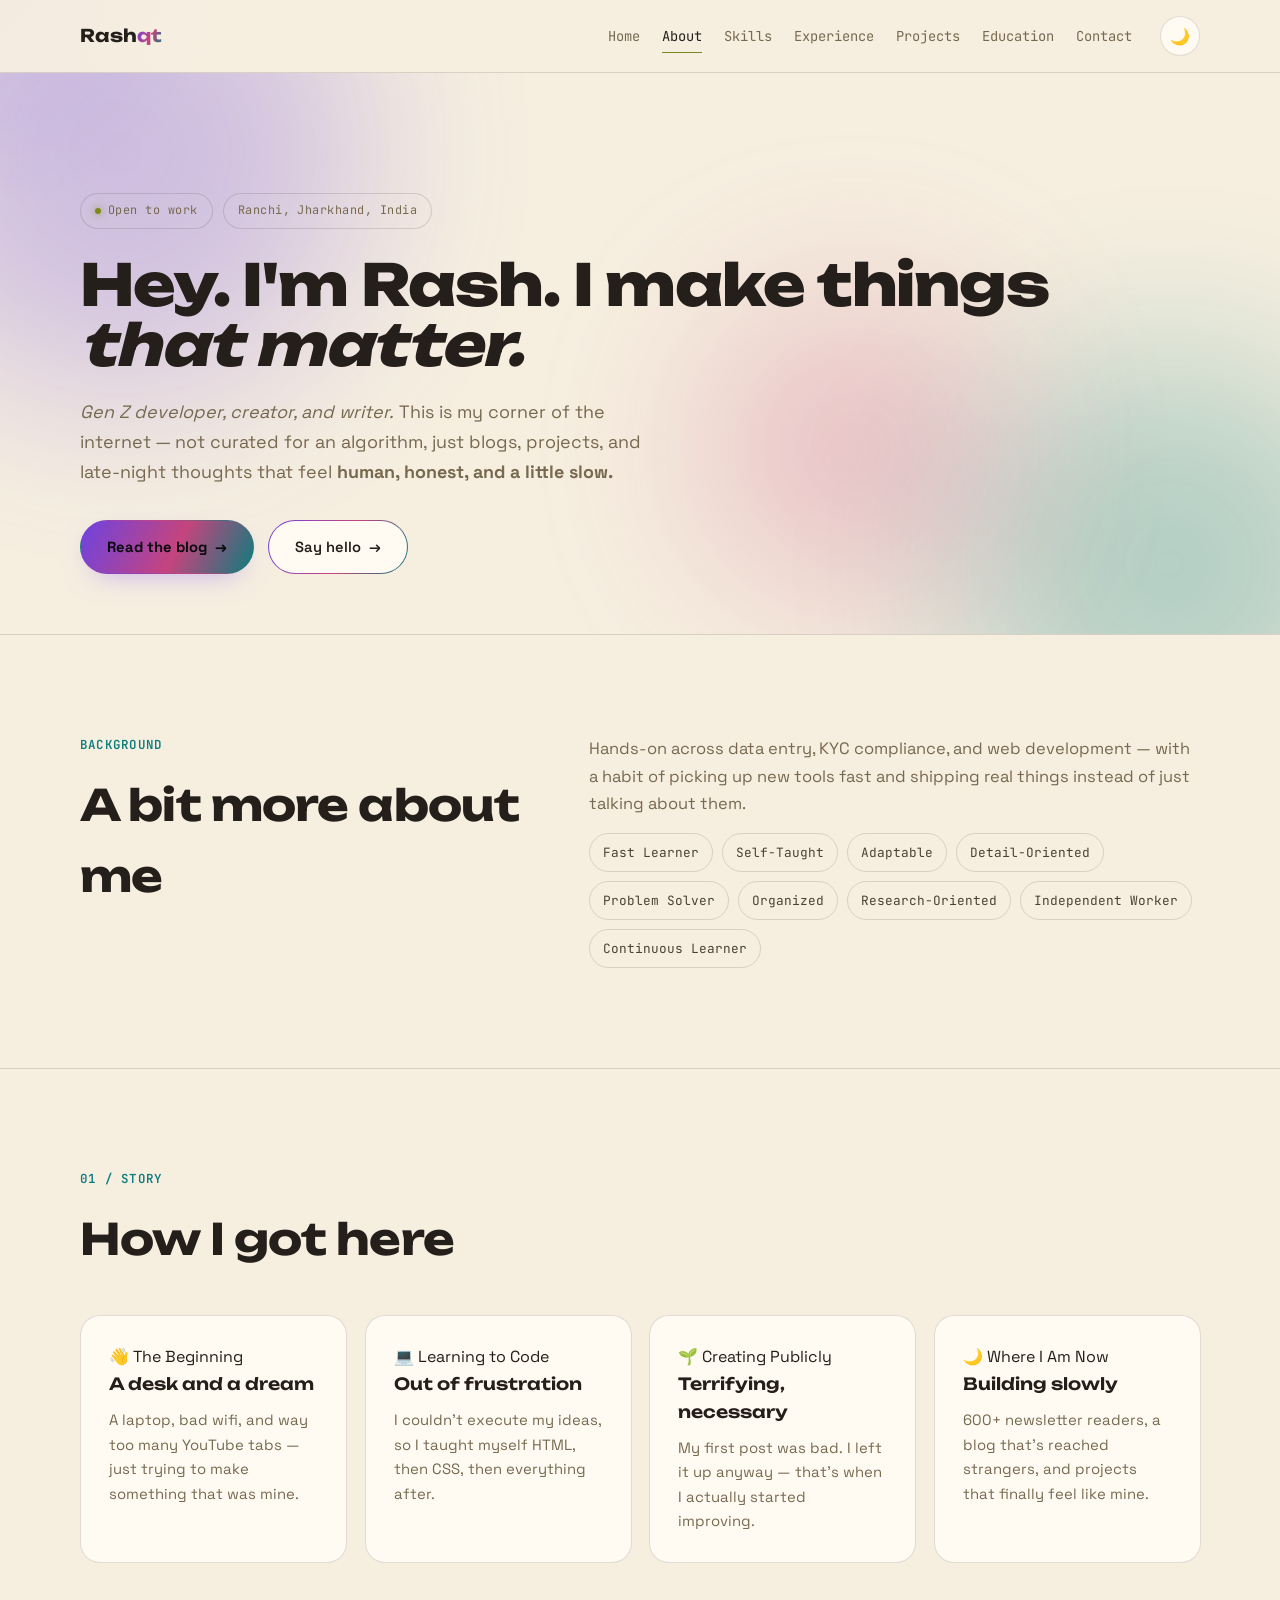
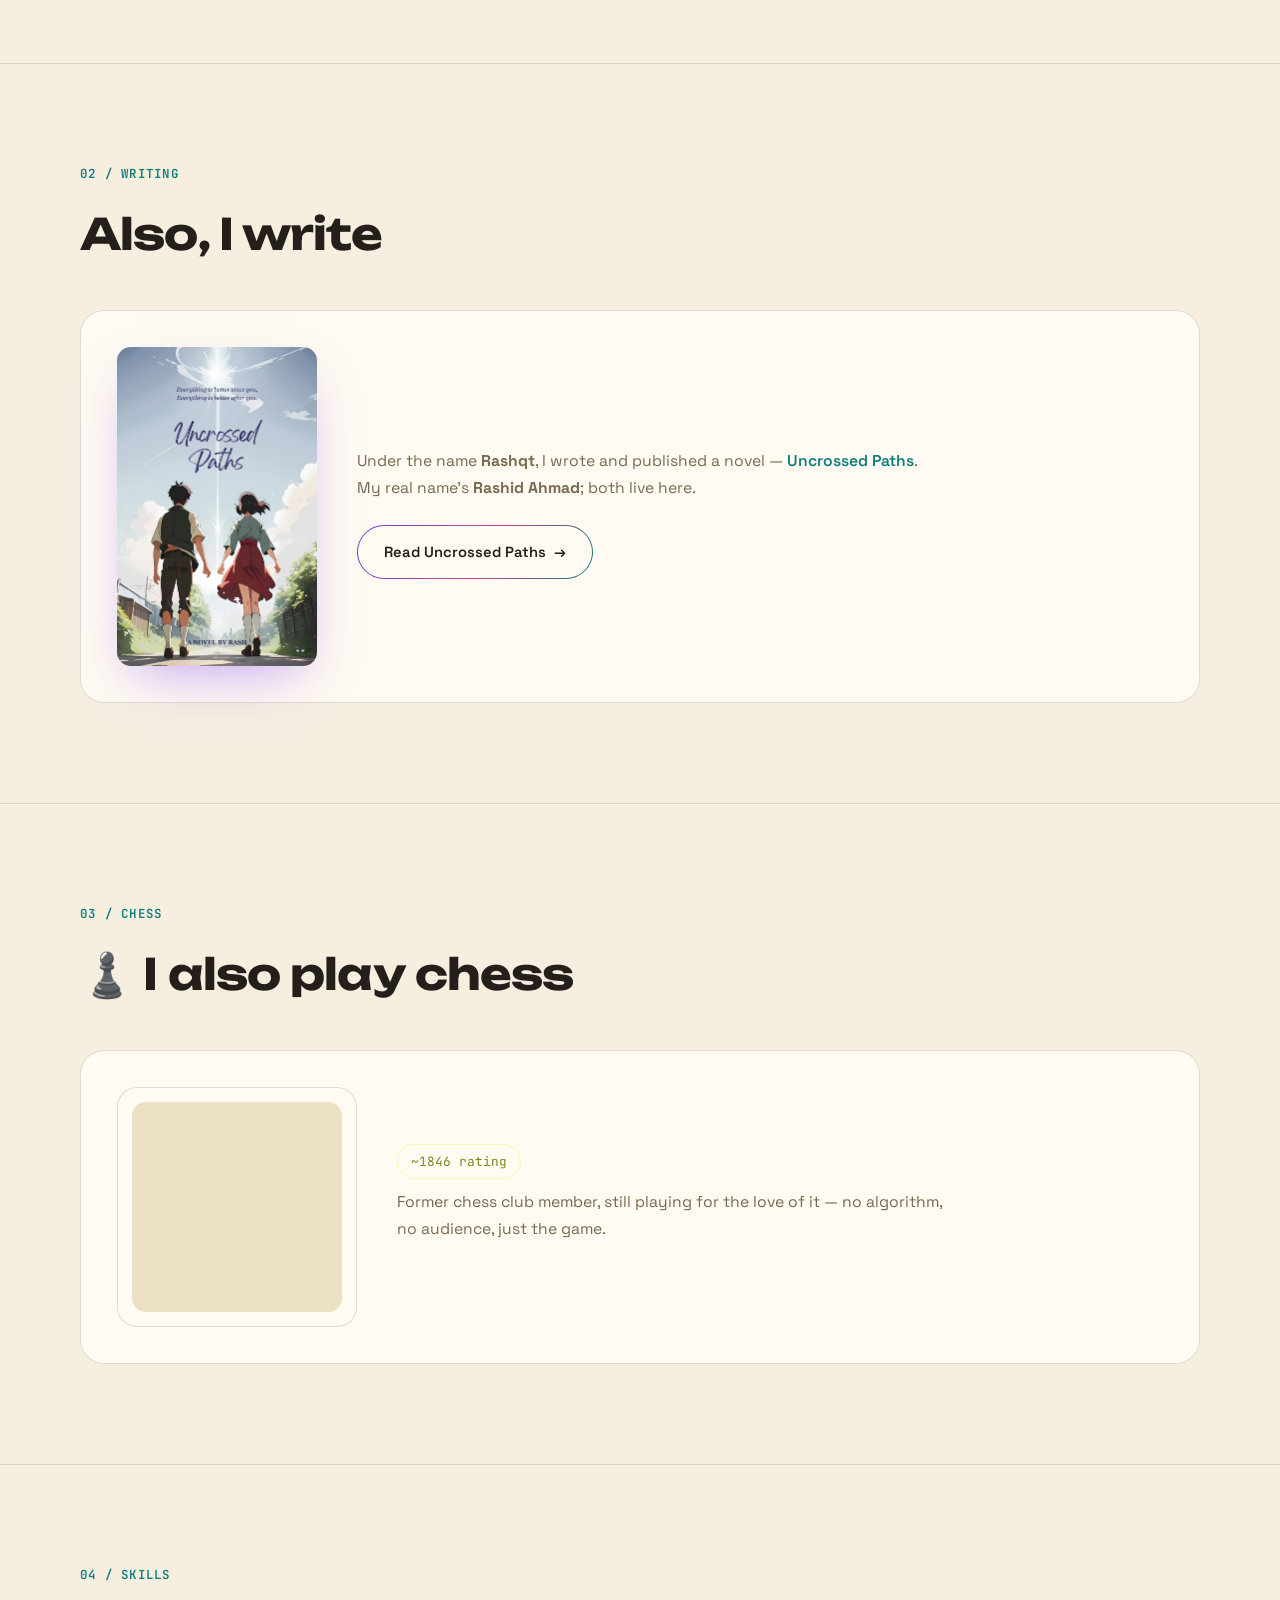
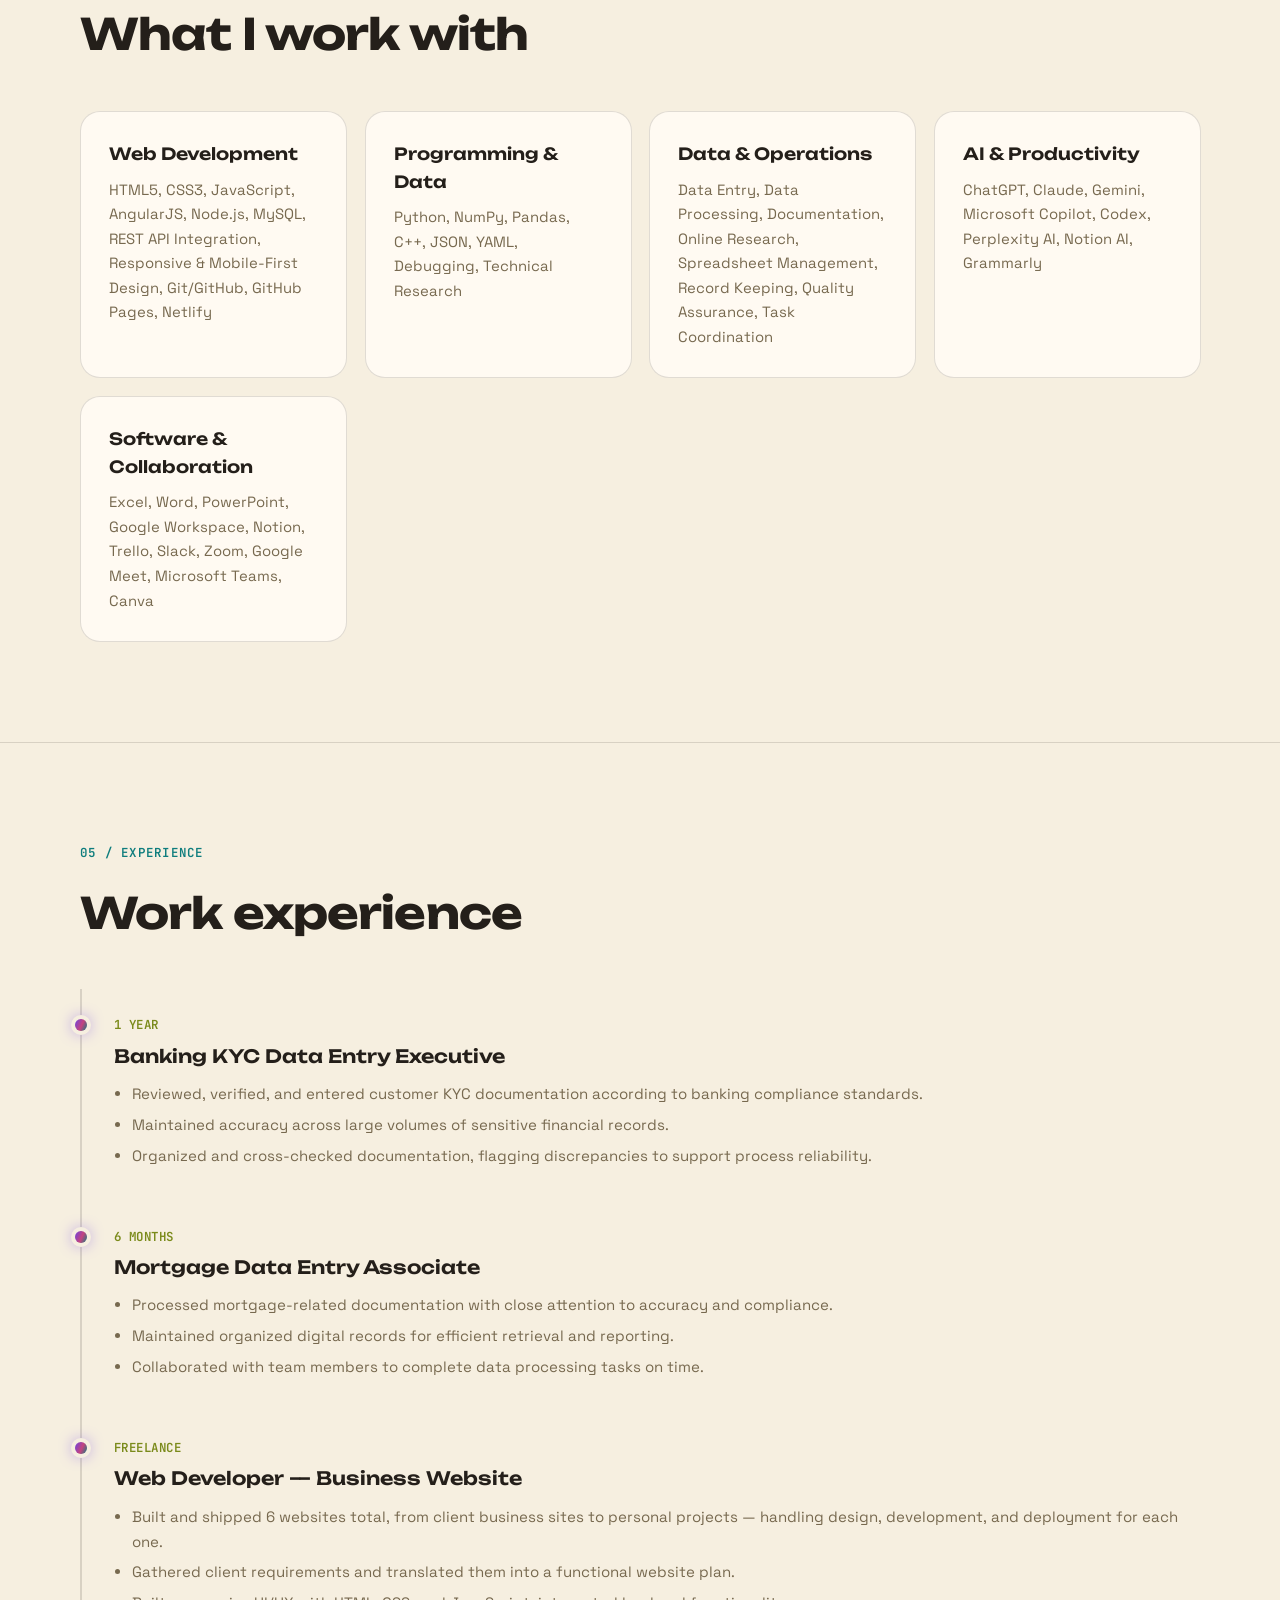
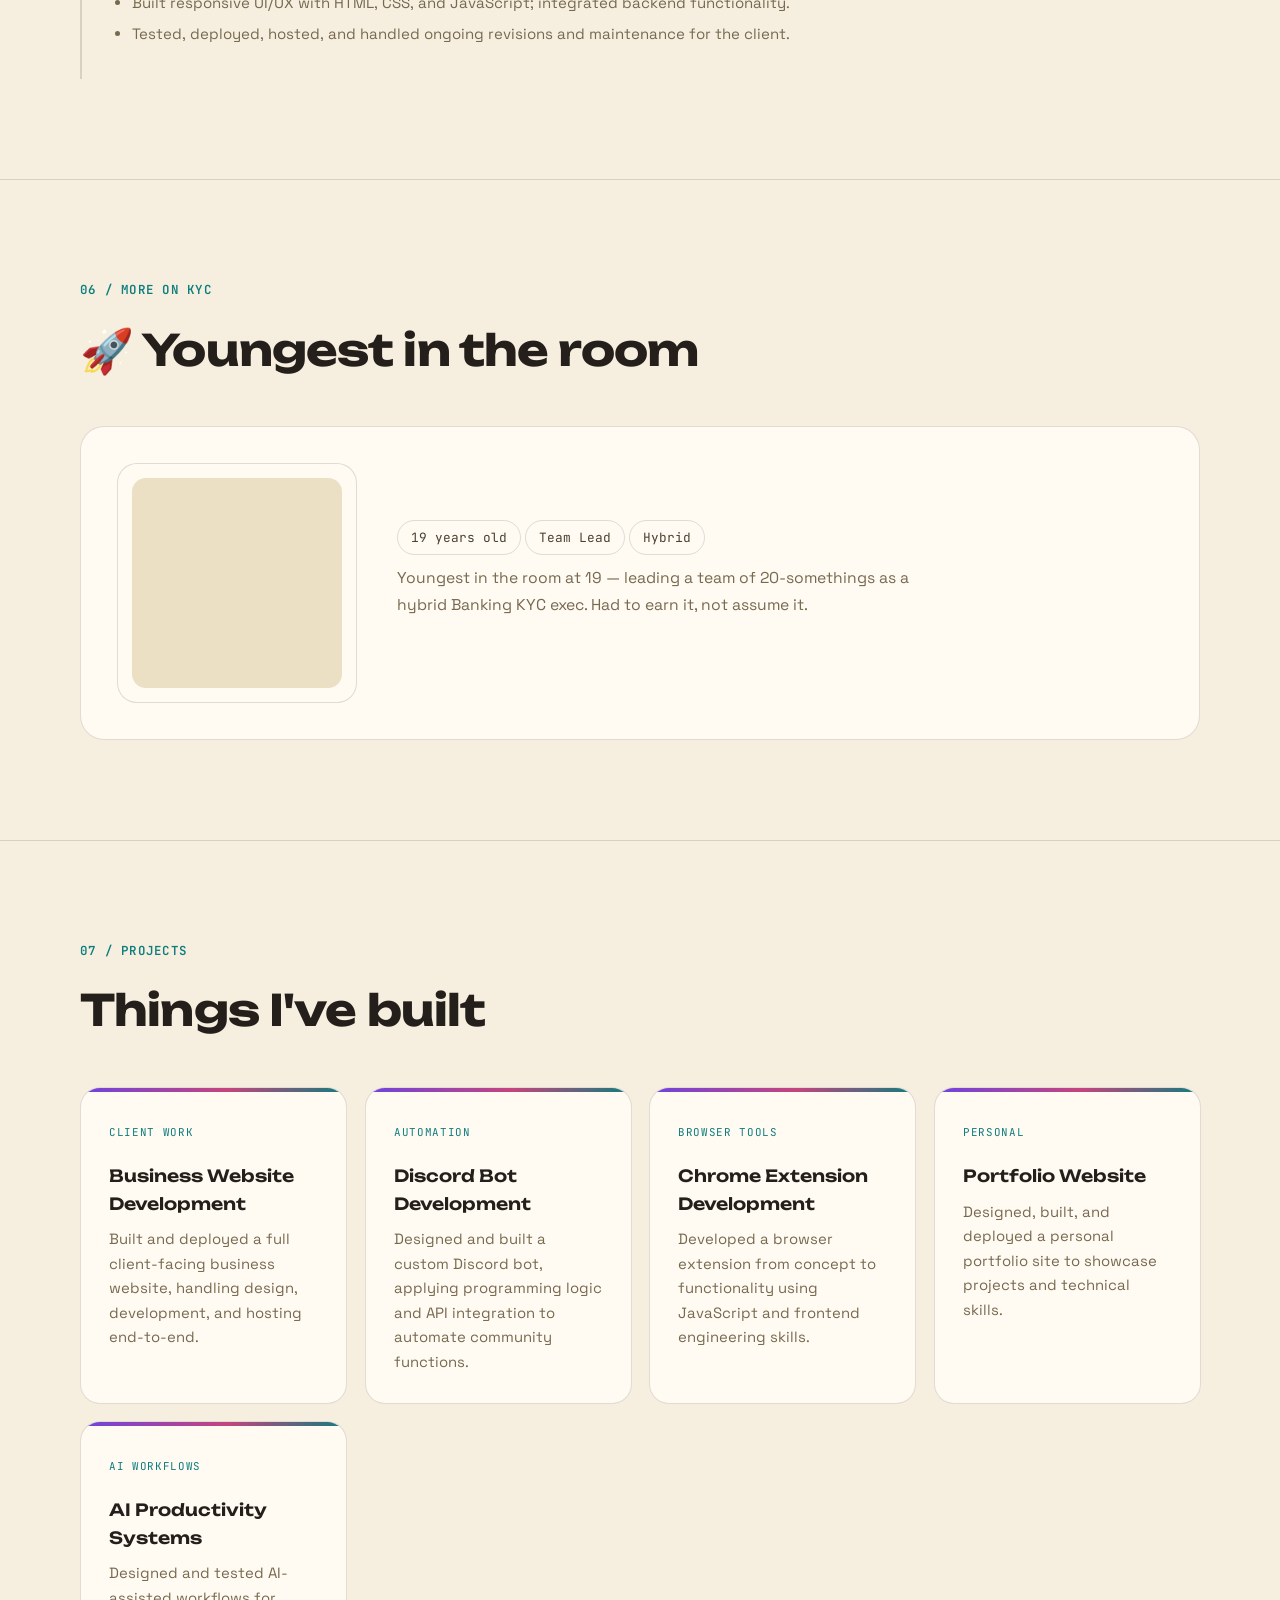
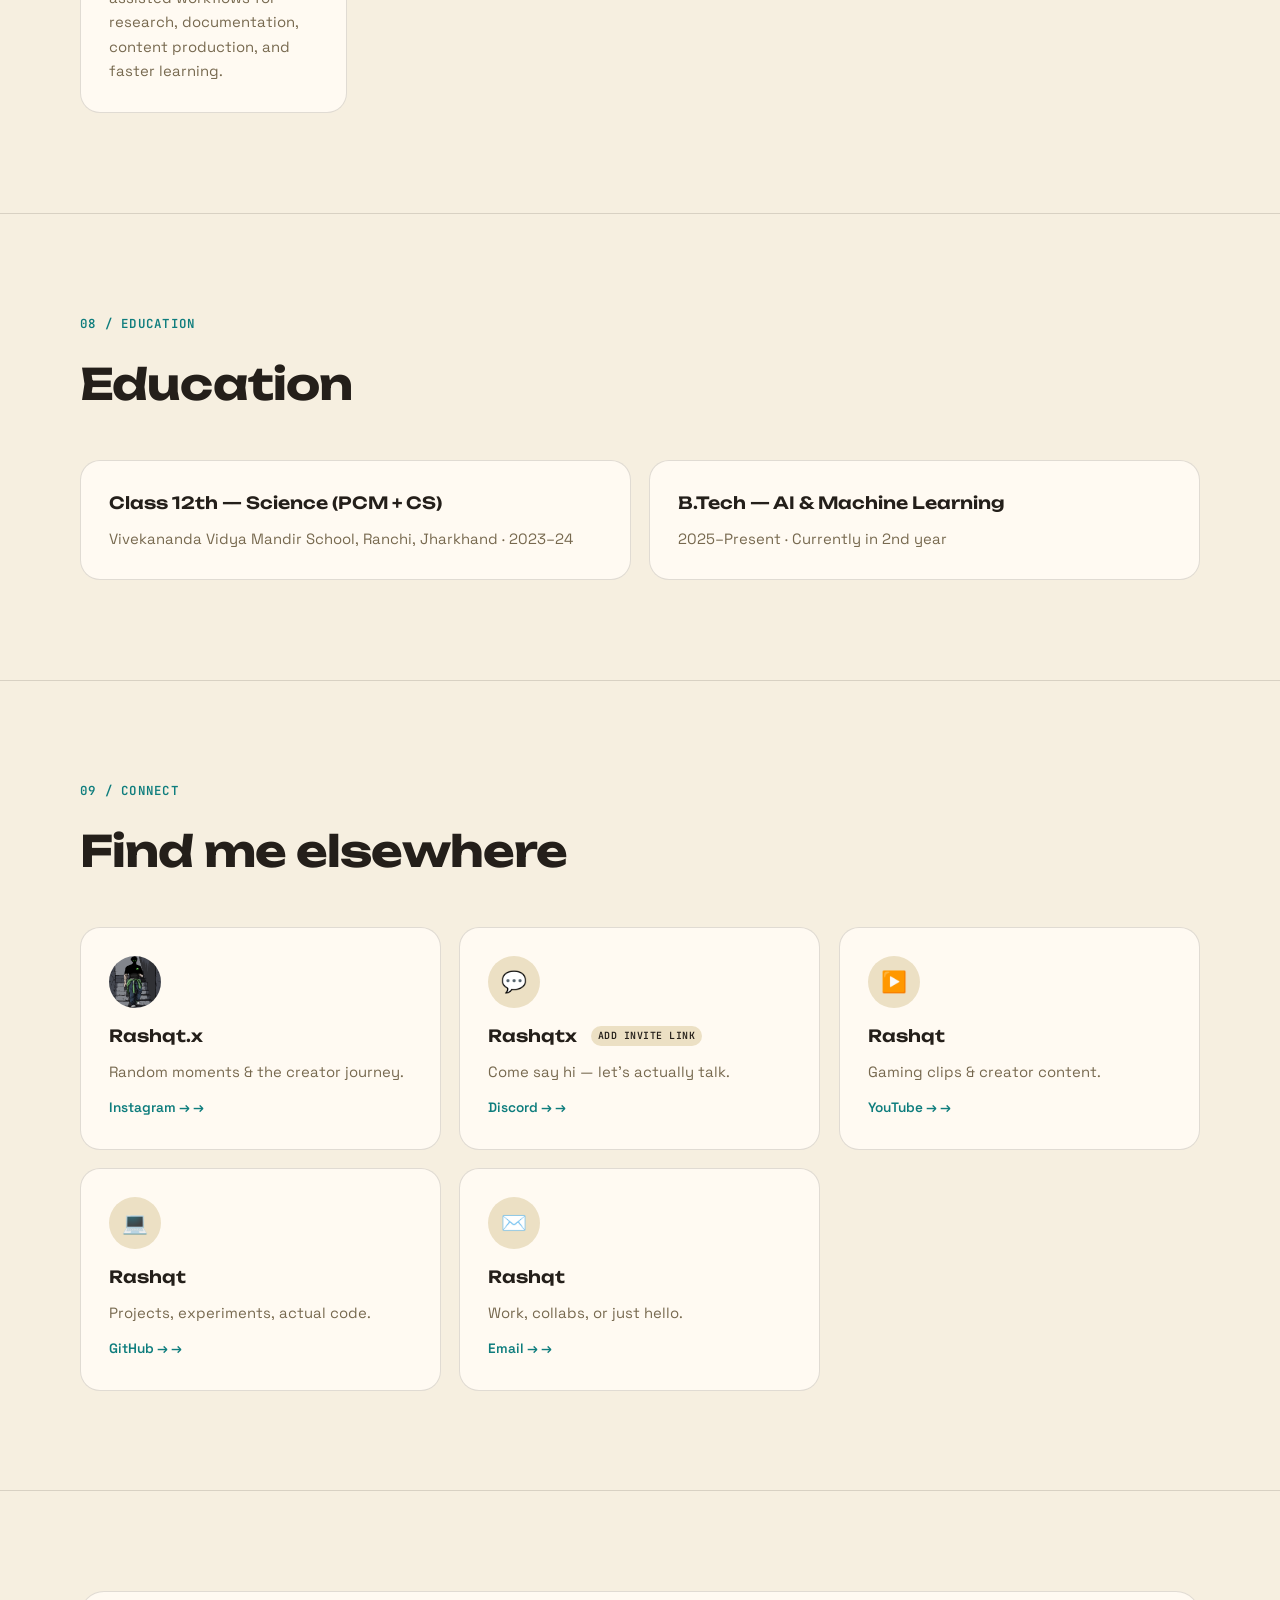
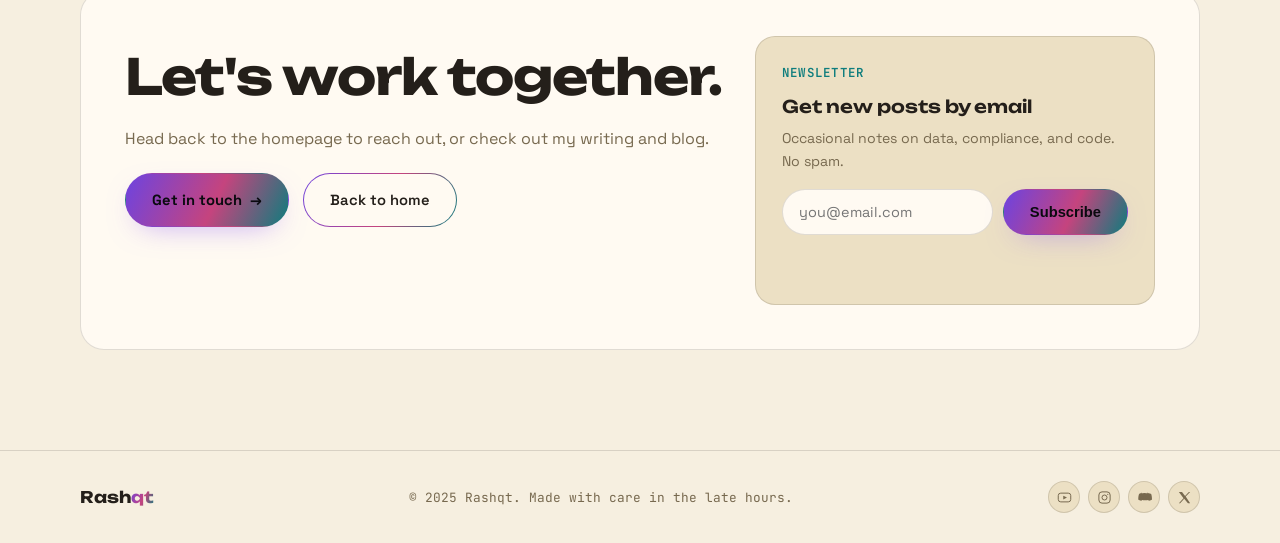
==== about.html @ ac434fbf "Add files via upload" ====
<!DOCTYPE html>
<html lang="en" data-theme="light">
<head>
<meta charset="UTF-8">
<meta name="viewport" content="width=device-width, initial-scale=1.0">
<meta name="description" content="About Rashqt — background, skills, work experience, projects, and education.">
<meta name="robots" content="index, follow">
<link rel="canonical" href="https://rafolio.github.io/folio/about.html">
<meta name="theme-color" content="#f6efe0">
<title>About Rashqt — Developer & Creator</title>

<meta property="og:site_name" content="Rashqt">
<meta property="og:type" content="website">
<meta property="og:title" content="About Rashqt — Developer & Creator">
<meta property="og:description" content="About Rashqt — background, skills, work experience, projects, and education.">
<meta property="og:url" content="https://rafolio.github.io/folio/about.html">
<meta property="og:image" content="https://rafolio.github.io/folio/assets/favicon/favicon-512.png">
<meta name="twitter:card" content="summary_large_image">
<meta name="twitter:title" content="About Rashqt — Developer & Creator">
<meta name="twitter:description" content="About Rashqt — background, skills, work experience, projects, and education.">
<meta name="twitter:image" content="https://rafolio.github.io/folio/assets/favicon/favicon-512.png">

<link rel="icon" type="image/x-icon" href="assets/favicon/favicon.ico">
<link rel="icon" type="image/png" sizes="32x32" href="assets/favicon/favicon-32.png">
<link rel="icon" type="image/png" sizes="16x16" href="assets/favicon/favicon-16.png">
<link rel="apple-touch-icon" sizes="180x180" href="assets/favicon/favicon-180.png">
<link rel="preconnect" href="https://fonts.googleapis.com">
<link rel="preconnect" href="https://fonts.gstatic.com" crossorigin>
<link href="https://fonts.googleapis.com/css2?family=Unbounded:wght@400;600;700;900&family=Space+Grotesk:wght@400;500;600;700&family=JetBrains+Mono:wght@400;500;600&display=swap" rel="stylesheet">
<link rel="stylesheet" href="style.css">

<!-- Page-specific additions for about.html only — social profile cards + fixed-width slideshow wrapper.
     Everything else on this page reuses existing shared classes from style.css. -->
<style>
  .social-card{align-items:flex-start; text-align:left;}
  .social-avatar{
    width:52px; height:52px; border-radius:50%; overflow:hidden; margin-bottom:14px;
    background:var(--bg-soft); display:flex; align-items:center; justify-content:center; font-size:1.3rem; flex-shrink:0;
  }
  .social-avatar img{width:100%; height:100%; object-fit:cover; display:block;}
  .social-card h3{display:flex; align-items:center; gap:8px; flex-wrap:wrap;}
  .social-card p{margin:6px 0 10px;}
  .social-card:hover .arrow-link::after{margin-left:6px;}
  .social-card--disabled{opacity:.55; cursor:not-allowed;}
  .social-card--disabled:hover{transform:none !important; box-shadow:none !important; border-color:var(--line) !important;}
  .mini-collage-wrap{width:240px; flex-shrink:0;}
  @media(max-width:600px){ .mini-collage-wrap{width:100%; max-width:280px; margin:0 auto;} }
</style>
</head>
<body>
<div class="progress" id="progress"></div>
<div class="cursor-glow" id="glow"></div>

<nav class="top"><div class="container navrow">
  <a class="logo" href="index.html">Rash<span>qt</span></a>
  <div class="nav-group">
    <div class="navlinks">
      <a href="index.html">Home</a><a href="about.html" class="active">About</a>
      <a href="#skills">Skills</a><a href="#experience">Experience</a><a href="#projects">Projects</a>
      <a href="#education">Education</a><a href="index.html#contact">Contact</a>
    </div>
    <div class="nav-right">
      <button class="theme-toggle" id="themeToggle" aria-label="Toggle light/dark mode">🌙</button>
      <button class="burger" id="burger" aria-label="Toggle menu" aria-expanded="false"><span></span><span></span><span></span></button>
    </div>
  </div>
</div></nav>
<div class="mobile-menu" id="mobileMenu">
  <a href="index.html">Home</a><a href="about.html">About</a>
  <a href="#skills">Skills</a><a href="#experience">Experience</a><a href="#projects">Projects</a>
  <a href="#education">Education</a><a href="index.html#contact">Contact</a>
</div>

<header class="hero page-hero" id="about">
  <div class="blob blob1"></div><div class="blob blob2"></div><div class="blob blob3"></div>
  <div class="container hero-inner">
    <div class="pill-row">
      <span class="pill"><span class="dot"></span> Open to work</span>
      <span class="pill">Ranchi, Jharkhand, India</span>
    </div>
    <h1 class="page-title">Hey. I'm Rash. I make things <em>that matter.</em></h1>
    <p class="lede" style="margin-top:18px;"><em>Gen Z developer, creator, and writer.</em> This is my corner of the internet — not curated for an algorithm, just blogs, projects, and late-night thoughts that feel <strong>human, honest, and a little slow.</strong></p>
    <div class="buttons" style="margin-top:8px;">
      <a class="btn primary" href="blog.html">Read the blog <span class="arrow">→</span></a>
      <a class="btn ghost" href="index.html#contact">Say hello <span class="arrow">→</span></a>
    </div>
  </div>
</header>

<section class="about-body"><div class="container about-grid">
  <div class="reveal"><div class="eyebrow">Background</div><h2 class="section-title">A bit more about me</h2></div>
  <div class="reveal">
    <p>Hands-on across data entry, KYC compliance, and web development — with a habit of picking up new tools fast and shipping real things instead of just talking about them.</p>
    <div class="strengths">
      <span class="tag">Fast Learner</span><span class="tag">Self-Taught</span><span class="tag">Adaptable</span>
      <span class="tag">Detail-Oriented</span><span class="tag">Problem Solver</span><span class="tag">Organized</span>
      <span class="tag">Research-Oriented</span><span class="tag">Independent Worker</span><span class="tag">Continuous Learner</span>
    </div>
  </div>
</div></section>

<section id="story"><div class="container">
  <div class="reveal"><div class="eyebrow">01 / Story</div><h2 class="section-title">How I got here</h2></div>
  <div class="grid2">
    <div class="card reveal"><span class="tag-mini">👋 The Beginning</span><h3>A desk and a dream</h3><p>A laptop, bad wifi, and way too many YouTube tabs — just trying to make something that was mine.</p></div>
    <div class="card reveal"><span class="tag-mini">💻 Learning to Code</span><h3>Out of frustration</h3><p>I couldn't execute my ideas, so I taught myself HTML, then CSS, then everything after.</p></div>
    <div class="card reveal"><span class="tag-mini">🌱 Creating Publicly</span><h3>Terrifying, necessary</h3><p>My first post was bad. I left it up anyway — that's when I actually started improving.</p></div>
    <div class="card reveal"><span class="tag-mini">🌙 Where I Am Now</span><h3>Building slowly</h3><p>600+ newsletter readers, a blog that's reached strangers, and projects that finally feel like mine.</p></div>
  </div>
</div></section>

<section id="writing-about"><div class="container">
  <div class="reveal"><div class="eyebrow">02 / Writing</div><h2 class="section-title">Also, I write</h2></div>
  <div class="book-card reveal">
    <div class="book-cover"><img src="assets/uncrossed-paths-cover.jpg" alt="Uncrossed Paths book cover"></div>
    <div class="book-info">
      <p>Under the name <strong>Rashqt</strong>, I wrote and published a novel — <a href="uncrossed-paths.html" style="color:var(--cyan); font-weight:600;">Uncrossed Paths</a>. My real name's <strong>Rashid Ahmad</strong>; both live here.</p>
      <a class="btn ghost" href="uncrossed-paths.html">Read Uncrossed Paths <span class="arrow">→</span></a>
    </div>
  </div>
</div></section>

<section id="chess"><div class="container">
  <div class="reveal"><div class="eyebrow">03 / Chess</div><h2 class="section-title">♟️ I also play chess</h2></div>
  <div class="book-card reveal">
    <div class="mini-collage-wrap">
      <figure class="collage-card" style="margin:0;">
        <div class="collage collage-3">
          <img src="assets/gallery/chess.jpeg" alt="Chess photo 1" loading="lazy" style="animation-delay:0s;">
          <img src="assets/gallery/chess2.jpeg" alt="Chess photo 2" loading="lazy" style="animation-delay:4s;">
          <img src="assets/gallery/chess3.jpeg" alt="Chess photo 3" loading="lazy" style="animation-delay:8s;">
        </div>
      </figure>
    </div>
    <div class="book-info">
      <span class="tag" style="color:var(--lime); border-color:rgba(215,255,63,.35);">~1846 rating</span>
      <p style="margin-top:14px;">Former chess club member, still playing for the love of it — no algorithm, no audience, just the game.</p>
    </div>
  </div>
</div></section>

<section id="skills"><div class="container">
  <div class="reveal"><div class="eyebrow">04 / Skills</div><h2 class="section-title">What I work with</h2></div>
  <div class="grid2">
    <div class="card reveal"><h3>Web Development</h3><p>HTML5, CSS3, JavaScript, AngularJS, Node.js, MySQL, REST API Integration, Responsive &amp; Mobile-First Design, Git/GitHub, GitHub Pages, Netlify</p></div>
    <div class="card reveal"><h3>Programming &amp; Data</h3><p>Python, NumPy, Pandas, C++, JSON, YAML, Debugging, Technical Research</p></div>
    <div class="card reveal"><h3>Data &amp; Operations</h3><p>Data Entry, Data Processing, Documentation, Online Research, Spreadsheet Management, Record Keeping, Quality Assurance, Task Coordination</p></div>
    <div class="card reveal"><h3>AI &amp; Productivity</h3><p>ChatGPT, Claude, Gemini, Microsoft Copilot, Codex, Perplexity AI, Notion AI, Grammarly</p></div>
    <div class="card reveal"><h3>Software &amp; Collaboration</h3><p>Excel, Word, PowerPoint, Google Workspace, Notion, Trello, Slack, Zoom, Google Meet, Microsoft Teams, Canva</p></div>
  </div>
</div></section>

<section id="experience"><div class="container">
  <div class="reveal"><div class="eyebrow">05 / Experience</div><h2 class="section-title">Work experience</h2></div>
  <div class="timeline">
    <div class="role reveal">
      <div class="meta">1 YEAR</div><h3>Banking KYC Data Entry Executive</h3>
      <ul><li>Reviewed, verified, and entered customer KYC documentation according to banking compliance standards.</li>
      <li>Maintained accuracy across large volumes of sensitive financial records.</li>
      <li>Organized and cross-checked documentation, flagging discrepancies to support process reliability.</li></ul>
    </div>
    <div class="role reveal">
      <div class="meta">6 MONTHS</div><h3>Mortgage Data Entry Associate</h3>
      <ul><li>Processed mortgage-related documentation with close attention to accuracy and compliance.</li>
      <li>Maintained organized digital records for efficient retrieval and reporting.</li>
      <li>Collaborated with team members to complete data processing tasks on time.</li></ul>
    </div>
    <div class="role reveal">
      <div class="meta">FREELANCE</div><h3>Web Developer — Business Website</h3>
      <ul><li>Built and shipped 6 websites total, from client business sites to personal projects — handling design, development, and deployment for each one.</li>
      <li>Gathered client requirements and translated them into a functional website plan.</li>
      <li>Built responsive UI/UX with HTML, CSS, and JavaScript; integrated backend functionality.</li>
      <li>Tested, deployed, hosted, and handled ongoing revisions and maintenance for the client.</li></ul>
    </div>
  </div>
</div></section>

<section id="kyc-story"><div class="container">
  <div class="reveal"><div class="eyebrow">06 / More on KYC</div><h2 class="section-title">🚀 Youngest in the room</h2></div>
  <div class="book-card reveal">
    <div class="mini-collage-wrap">
      <figure class="collage-card" style="margin:0;">
        <div class="collage collage-3">
          <img src="assets/gallery/kyc.jpeg" alt="KYC workplace photo 1" loading="lazy" style="animation-delay:0s;">
          <img src="assets/gallery/kyyc.jpeg" alt="KYC workplace photo 2" loading="lazy" style="animation-delay:4s;">
          <img src="assets/gallery/kyycc.jpeg" alt="KYC workplace photo 3" loading="lazy" style="animation-delay:8s;">
        </div>
      </figure>
    </div>
    <div class="book-info">
      <span class="tag">19 years old</span> <span class="tag">Team Lead</span> <span class="tag">Hybrid</span>
      <p style="margin-top:14px;">Youngest in the room at 19 — leading a team of 20-somethings as a hybrid Banking KYC exec. Had to earn it, not assume it.</p>
    </div>
  </div>
</div></section>

<section id="projects"><div class="container">
  <div class="reveal"><div class="eyebrow">07 / Projects</div><h2 class="section-title">Things I've built</h2></div>
  <div class="grid2">
    <div class="card project reveal"><span class="tag-mini">Client work</span><h3>Business Website Development</h3><p>Built and deployed a full client-facing business website, handling design, development, and hosting end-to-end.</p></div>
    <div class="card project reveal"><span class="tag-mini">Automation</span><h3>Discord Bot Development</h3><p>Designed and built a custom Discord bot, applying programming logic and API integration to automate community functions.</p></div>
    <div class="card project reveal"><span class="tag-mini">Browser tools</span><h3>Chrome Extension Development</h3><p>Developed a browser extension from concept to functionality using JavaScript and frontend engineering skills.</p></div>
    <div class="card project reveal"><span class="tag-mini">Personal</span><h3>Portfolio Website</h3><p>Designed, built, and deployed a personal portfolio site to showcase projects and technical skills.</p></div>
    <div class="card project reveal"><span class="tag-mini">AI workflows</span><h3>AI Productivity Systems</h3><p>Designed and tested AI-assisted workflows for research, documentation, content production, and faster learning.</p></div>
  </div>
</div></section>

<section id="education"><div class="container">
  <div class="reveal"><div class="eyebrow">08 / Education</div><h2 class="section-title">Education</h2></div>
  <div class="grid2">
    <div class="card reveal"><h3>Class 12th — Science (PCM + CS)</h3><p>Vivekananda Vidya Mandir School, Ranchi, Jharkhand · 2023–24</p></div>
    <div class="card reveal"><h3>B.Tech — AI &amp; Machine Learning</h3><p>2025–Present · Currently in 2nd year</p></div>
  </div>
</div></section>

<section id="connect"><div class="container">
  <div class="reveal"><div class="eyebrow">09 / Connect</div><h2 class="section-title">Find me elsewhere</h2></div>
  <div class="grid3">
    <a class="card social-card reveal" href="https://instagram.com/rashqt.x" target="_blank" rel="noopener">
      <div class="social-avatar"><img src="assets/gallery/raa.jpeg" alt="Rashqt.x Instagram profile picture"></div>
      <h3>Rashqt.x</h3>
      <p>Random moments & the creator journey.</p>
      <span class="arrow-link">Instagram →</span>
    </a>
    <div class="card social-card social-card--disabled reveal" aria-disabled="true" title="Discord invite link coming soon">
      <div class="social-avatar social-avatar--icon">💬</div>
      <h3>Rashqtx <span class="coming-soon-badge">Add invite link</span></h3>
      <p>Come say hi — let's actually talk.</p>
      <span class="arrow-link">Discord →</span>
    </div>
    <a class="card social-card reveal" href="https://www.youtube.com/@Rashqt" target="_blank" rel="noopener">
      <div class="social-avatar social-avatar--icon">▶️</div>
      <h3>Rashqt</h3>
      <p>Gaming clips & creator content.</p>
      <span class="arrow-link">YouTube →</span>
    </a>
    <a class="card social-card reveal" href="https://github.com/Rashqtx" target="_blank" rel="noopener">
      <div class="social-avatar social-avatar--icon">💻</div>
      <h3>Rashqt</h3>
      <p>Projects, experiments, actual code.</p>
      <span class="arrow-link">GitHub →</span>
    </a>
    <a class="card social-card reveal" href="mailto:workforrash@gmail.com">
      <div class="social-avatar social-avatar--icon">✉️</div>
      <h3>Rashqt</h3>
      <p>Work, collabs, or just hello.</p>
      <span class="arrow-link">Email →</span>
    </a>
  </div>
</div></section>

<section><div class="container">
  <div class="cta-band reveal">
    <div>
      <h2 class="big-cta cta-band-title">Let's work together.</h2>
      <p style="color:var(--muted); margin-top:8px;">Head back to the homepage to reach out, or check out my writing and blog.</p>
      <div class="buttons" style="margin-top:20px;">
        <a class="btn primary" href="index.html#contact">Get in touch <span class="arrow">→</span></a>
        <a class="btn ghost" href="index.html">Back to home</a>
      </div>
    </div>
    <div class="newsletter-box">
      <div class="eyebrow">Newsletter</div>
      <h3>Get new posts by email</h3>
      <p>Occasional notes on data, compliance, and code. No spam.</p>
      <form class="newsletter-form" data-newsletter>
        <input type="email" required placeholder="you@email.com" aria-label="Email address">
        <button class="btn primary" type="submit">Subscribe</button>
      </form>
      <p class="newsletter-status" aria-live="polite"></p>
    </div>
  </div>
</div></section>

<footer class="site-footer"><div class="container footer-grid">
  <a class="footer-brand" href="index.html">Rash<span>qt</span></a>
  <p class="footer-copy">© 2025 Rashqt. Made with care in the late hours.</p>
  <div class="footer-social">
    <a href="https://www.youtube.com/@Rashqt" target="_blank" rel="noopener" aria-label="YouTube"><svg viewBox="0 0 24 24" fill="none" stroke="currentColor" stroke-width="1.6"><rect x="2" y="5" width="20" height="14" rx="4"/><path d="M10 9l6 3-6 3z" fill="currentColor" stroke="none"/></svg></a>
    <a href="https://www.instagram.com/rashqt.x/" target="_blank" rel="noopener" aria-label="Instagram"><svg viewBox="0 0 24 24" fill="none" stroke="currentColor" stroke-width="1.6"><rect x="3" y="3" width="18" height="18" rx="5"/><circle cx="12" cy="12" r="4"/><circle cx="17.2" cy="6.8" r="1" fill="currentColor" stroke="none"/></svg></a>
    <a href="https://discord.com/users/1288874094934097920" target="_blank" rel="noopener" aria-label="Discord"><svg viewBox="0 0 24 24" fill="currentColor"><path d="M8 4.5c-2.8.6-4.6 1.8-4.6 1.8S2 9 2 15c0 0 1.7 1.9 5.3 2.1l.9-1.4c-1.5-.4-2.3-1-2.3-1s.2.1.5.3c2 1 4.4 1.5 6.6 1.5s4.6-.5 6.6-1.5c.3-.2.5-.3.5-.3s-.8.6-2.3 1l.9 1.4c3.6-.2 5.3-2.1 5.3-2.1 0-6-1.4-8.7-1.4-8.7S18.8 5.1 16 4.5l-.3.7c1.7.5 2.7 1.1 2.7 1.1a15 15 0 0 0-13 0s1-.6 2.7-1.1L8 4.5z"/><circle cx="9" cy="12" r="1.3"/><circle cx="15" cy="12" r="1.3"/></svg></a>
    <a href="#" target="_blank" rel="noopener" aria-label="X"><svg viewBox="0 0 24 24" fill="currentColor"><path d="M13.9 10.5 21 3h-2l-6.1 6.5L8 3H3l7.4 10.2L3 21h2l6.5-6.9L17.5 21H21z"/></svg></a>
  </div>
</div></footer>

<script src="script.js"></script>
<!-- Page-specific fallback for about.html only: gracefully handle chess/KYC/Instagram images
     that haven't been added yet, instead of showing broken image icons. -->
<script>
document.querySelectorAll('.collage img, .social-avatar img').forEach(function(img){
  img.addEventListener('error', function(){
    var collage = img.closest('.collage');
    var avatar = img.closest('.social-avatar');
    if(collage){
      if(collage.dataset.fallbackApplied) return;
      collage.dataset.fallbackApplied = 'true';
      collage.style.display = 'flex';
      collage.style.alignItems = 'center';
      collage.style.justifyContent = 'center';
      collage.style.background = 'var(--grad)';
      collage.innerHTML = '<span style="font-family:\'JetBrains Mono\',monospace; font-size:.72rem; color:#0a0a0f; font-weight:600; opacity:.85; text-align:center; padding:0 12px;">Add photos</span>';
    } else if(avatar){
      avatar.textContent = '👤';
    }
  }, { once: true });
});
</script>
</body>
</html>
---- style.css ----
:root{
  --bg:#07070b; --bg-soft:#0e0e16; --card:#121219;
  --text:#f6f5f9; --muted:#9b98a8; --line:rgba(246,245,249,.09);
  --violet:#8b5cf6; --pink:#f472b6; --cyan:#22d3ee; --lime:#d7ff3f;
  --grad:linear-gradient(115deg,var(--violet),var(--pink) 55%,var(--cyan));
  --nav-bg:rgba(7,7,11,.72); --menu-bg:rgba(7,7,11,.98); --glow:rgba(139,92,246,.14);
  --blob-op:.55;
}
[data-theme="light"]{
  --bg:#f6efe0; --bg-soft:#ece0c4; --card:#fffaf2;
  --text:#241f1a; --muted:#77694f; --line:rgba(36,31,26,.14);
  --violet:#6d43e0; --pink:#c5447e; --cyan:#0e7d7d; --lime:#7a8a1a;
  --nav-bg:rgba(246,239,224,.78); --menu-bg:rgba(246,239,224,.97); --glow:rgba(109,67,224,.10);
  --blob-op:.28;
}
html{transition:background-color .4s ease;}
*{box-sizing:border-box;margin:0;padding:0;}
html{scroll-behavior:smooth;}
body{
  font-family:'Space Grotesk',sans-serif; background:var(--bg); color:var(--text);
  line-height:1.65; overflow-x:hidden; transition:background-color .4s ease, color .4s ease;
}
a{color:inherit; text-decoration:none; touch-action:manipulation;}
::selection{background:var(--lime); color:#0a0a0f;}
:focus-visible{outline:2px solid var(--lime); outline-offset:3px;}
.container{width:min(1120px,92%); margin:auto;}
.mono{font-family:'JetBrains Mono',monospace;}
.disp{font-family:'Unbounded',sans-serif;}

/* scroll progress */
.progress{position:fixed; top:0; left:0; height:3px; width:0%; background:var(--grad); z-index:200; transition:width .1s linear;}

/* cursor glow (desktop only, respects reduced motion) */
.cursor-glow{
  position:fixed; width:420px; height:420px; border-radius:50%; pointer-events:none; z-index:1;
  background:radial-gradient(circle,var(--glow),transparent 70%);
  transform:translate(-50%,-50%); transition:opacity .3s; opacity:0; left:0; top:0;
}
@media(hover:hover) and (pointer:fine){ .cursor-glow{opacity:1;} }

/* nav */
nav.top{position:sticky; top:0; z-index:100; background:var(--nav-bg); backdrop-filter:blur(16px); border-bottom:1px solid var(--line); transition:background-color .4s ease, border-color .4s ease;}
.navrow{height:72px; display:flex; align-items:center; justify-content:space-between;}
.nav-group{display:flex; align-items:center; gap:28px;}
.nav-right{display:flex; align-items:center; gap:10px;}
.logo{font-family:'Unbounded',sans-serif; font-weight:700; font-size:1.1rem;}
.logo span{background:var(--grad); -webkit-background-clip:text; background-clip:text; color:transparent;}
.navlinks{display:flex; gap:22px; font-size:.86rem; color:var(--muted); font-family:'JetBrains Mono',monospace;}
.navlinks a{position:relative; transition:color .25s;}
.navlinks a.active{color:var(--text);}
.navlinks a::after{content:''; position:absolute; left:0; bottom:-6px; width:0; height:1px; background:var(--lime); transition:width .25s;}
.navlinks a:hover{color:var(--text);}
.navlinks a:hover::after, .navlinks a.active::after{width:100%;}
.theme-toggle{
  width:40px; height:40px; border-radius:50%; border:1px solid var(--line); background:var(--card);
  display:flex; align-items:center; justify-content:center; font-size:1rem; cursor:pointer; flex-shrink:0;
  transition:transform .35s, background-color .3s, border-color .3s;
}
.theme-toggle:hover{transform:rotate(18deg) scale(1.08); border-color:var(--cyan);}
.burger{display:none; flex-direction:column; gap:5px; background:none; border:0; padding:12px; cursor:pointer; z-index:110; touch-action:manipulation;}
.burger span{display:block; width:22px; height:2px; background:var(--text); transition:transform .3s, opacity .3s, background-color .3s;}
.burger.open span:nth-child(1){transform:translateY(7px) rotate(45deg);}
.burger.open span:nth-child(2){opacity:0;}
.burger.open span:nth-child(3){transform:translateY(-7px) rotate(-45deg);}
.mobile-menu{
  position:fixed; inset:72px 0 0 0; background:var(--menu-bg); backdrop-filter:blur(18px);
  z-index:99; display:flex; flex-direction:column; align-items:center; justify-content:center; gap:26px;
  transform:translateY(-12px); opacity:0; pointer-events:none; transition:opacity .3s, transform .3s, background-color .4s ease;
}
.mobile-menu.open{opacity:1; transform:translateY(0); pointer-events:auto;}
.mobile-menu a{font-family:'Unbounded',sans-serif; font-size:1.3rem; color:var(--text);}
@media(max-width:760px){
  .navlinks{display:none;}
  .nav-support-btn{display:none;}
  .burger{display:flex;}
  .mobile-menu{inset:64px 0 0 0;}
}
@media(min-width:761px){ .mobile-menu{display:none;} }

/* hero */
.hero{position:relative; min-height:calc(100vh - 72px); display:flex; align-items:center; padding:90px 0 70px; overflow:hidden;}
.hero.page-hero{min-height:auto; padding:120px 0 60px;}
.blob{position:absolute; border-radius:50%; filter:blur(90px); opacity:var(--blob-op); z-index:0; will-change:transform; transition:opacity .4s ease;}
.blob1{width:480px; height:480px; background:var(--violet); top:-160px; left:-120px; animation:float1 16s ease-in-out infinite;}
.blob2{width:420px; height:420px; background:var(--cyan); bottom:-140px; right:-100px; animation:float2 18s ease-in-out infinite;}
.blob3{width:300px; height:300px; background:var(--pink); top:40%; left:55%; animation:float3 20s ease-in-out infinite;}
@keyframes float1{0%,100%{transform:translate(0,0) scale(1);} 50%{transform:translate(60px,40px) scale(1.12);}}
@keyframes float2{0%,100%{transform:translate(0,0) scale(1);} 50%{transform:translate(-50px,-30px) scale(1.08);}}
@keyframes float3{0%,100%{transform:translate(0,0) scale(1);} 50%{transform:translate(-40px,50px) scale(1.15);}}

.hero-inner{position:relative; z-index:2;}
.pill-row{display:flex; gap:10px; flex-wrap:wrap; margin-bottom:26px;}
.pill{
  font-family:'JetBrains Mono',monospace; font-size:.74rem; letter-spacing:.04em;
  padding:7px 14px; border-radius:999px; border:1px solid var(--line); color:var(--muted);
  display:flex; align-items:center; gap:7px; background:rgba(255,255,255,.02);
}
.pill .dot{width:6px; height:6px; border-radius:50%; background:var(--lime); box-shadow:0 0 8px var(--lime);}

h1.hero-title{
  font-family:'Unbounded',sans-serif; font-weight:900; letter-spacing:-.02em;
  font-size:clamp(2.8rem,9vw,6.6rem); line-height:.98; margin:0 0 26px;
}
h1.hero-title .grad{background:var(--grad); -webkit-background-clip:text; background-clip:text; color:transparent;}
.letter{display:inline-block; opacity:0; transform:translateY(40px) rotate(4deg); animation:letterIn .7s cubic-bezier(.2,.8,.2,1) forwards;}
.letter.space{width:.28em;}
@keyframes letterIn{to{opacity:1; transform:translateY(0) rotate(0);}}

.page-title{
  font-family:'Unbounded',sans-serif; font-weight:800; letter-spacing:-.02em;
  font-size:clamp(2.2rem,6vw,3.6rem); line-height:1.05; margin:0 0 22px;
}

.hero p.lede{max-width:600px; color:var(--muted); font-size:1.12rem; margin-bottom:34px;}
.buttons{display:flex; gap:14px; flex-wrap:wrap;}
.btn{
  position:relative; display:inline-flex; align-items:center; gap:8px;
  padding:14px 26px; border-radius:999px; font-weight:600; font-size:.92rem;
  border:1px solid var(--line); background:var(--card); color:var(--text);
  overflow:hidden; isolation:isolate; cursor:pointer;
  transition:transform .25s, border-color .25s, background-color .25s, color .25s, box-shadow .25s;
}
.btn::before{
  content:''; position:absolute; inset:0; z-index:-1;
  background:linear-gradient(120deg, transparent, rgba(255,255,255,.35), transparent);
  transform:translateX(-130%) skewX(-20deg); transition:transform .65s ease;
}
.btn:hover::before{transform:translateX(130%) skewX(-20deg);}
.btn:hover{transform:translateY(-3px); border-color:var(--cyan); box-shadow:0 14px 26px -16px rgba(139,92,246,.5);}
.btn .arrow{display:inline-block; transition:transform .25s;}
.btn:hover .arrow{transform:translateX(4px);}
.btn.primary{background:var(--grad); color:#0a0a0f; border-color:transparent; font-weight:700; box-shadow:0 10px 30px -14px rgba(139,92,246,.6);}
.btn.primary:hover{transform:translateY(-3px) scale(1.03); box-shadow:0 16px 36px -14px rgba(139,92,246,.7);}
.btn.ghost{
  background-image:linear-gradient(var(--card),var(--card)), var(--grad);
  background-origin:border-box; background-clip:padding-box, border-box;
  border:1.5px solid transparent;
}

/* marquee ticker */
.ticker-wrap{border-top:1px solid var(--line); border-bottom:1px solid var(--line); background:var(--bg-soft); overflow:hidden; padding:16px 0;}
.ticker{display:flex; width:max-content; gap:48px; animation:scrollX 26s linear infinite;}
.ticker-wrap:hover .ticker{animation-play-state:paused;}
.ticker span{font-family:'JetBrains Mono',monospace; font-size:.85rem; color:var(--muted); white-space:nowrap; display:flex; align-items:center; gap:10px;}
.ticker span::before{content:'◆'; color:var(--cyan); font-size:.6rem;}
@keyframes scrollX{from{transform:translateX(0);} to{transform:translateX(-50%);}}

/* sections */
section{padding:100px 0; border-top:1px solid var(--line); position:relative; transition:border-color .4s ease;}
.eyebrow{font-family:'JetBrains Mono',monospace; color:var(--cyan); font-weight:600; letter-spacing:.1em; text-transform:uppercase; font-size:.78rem;}
.section-title{font-family:'Unbounded',sans-serif; font-size:clamp(1.8rem,4vw,2.7rem); letter-spacing:-.02em; margin:14px 0 40px; font-weight:700;}
.section-foot{display:flex; align-items:center; justify-content:space-between; gap:20px; flex-wrap:wrap; margin-bottom:40px;}
.section-foot .section-title{margin-bottom:0;}

.reveal{opacity:0; transform:translateY(28px); transition:opacity .7s ease, transform .7s ease;}
.reveal.in{opacity:1; transform:translateY(0);}

.about-grid{display:grid; grid-template-columns:1fr 1.35fr; gap:56px;}
.about-grid p{color:var(--muted); font-size:1.03rem; margin-bottom:16px;}
.strengths{display:flex; flex-wrap:wrap; gap:9px;}
.tag{border:1px solid var(--line); padding:8px 13px; border-radius:999px; color:#cfcdd8; font-size:.8rem; font-family:'JetBrains Mono',monospace; transition:.25s;}
[data-theme="light"] .tag{color:#4a4232;}
.tag:hover{border-color:var(--pink); color:var(--pink);}

.grid2{display:grid; grid-template-columns:repeat(auto-fit,minmax(260px,1fr)); gap:18px;}
.grid3{display:grid; grid-template-columns:repeat(auto-fit,minmax(230px,1fr)); gap:18px;}
@media(min-width:1000px){ .grid3{grid-template-columns:repeat(3,1fr);} }
.card{
  background:var(--card); border:1px solid var(--line); border-radius:20px; padding:28px;
  transition:transform .35s, border-color .35s, box-shadow .35s, background-color .35s; transform-style:preserve-3d; will-change:transform;
}
.card:hover{border-color:rgba(139,92,246,.5); box-shadow:0 20px 50px -20px rgba(139,92,246,.35);}
.card h3{font-family:'Unbounded',sans-serif; font-size:1.05rem; margin-bottom:10px; font-weight:600;}
.card p, .card li{color:var(--muted); font-size:.93rem;}

/* quote strip */
.quote-strip{padding:64px 0; background:var(--bg-soft); border-top:1px solid var(--line); border-bottom:1px solid var(--line); transition:background-color .4s ease, border-color .4s ease;}
.quote-box{max-width:760px; margin:auto; text-align:center;}
.quote-mark{font-family:'Unbounded',sans-serif; font-size:2.4rem; color:var(--violet); line-height:1; margin-bottom:6px; opacity:.7;}
.quote-text{font-family:'Unbounded',sans-serif; font-weight:600; font-size:clamp(1.05rem,2.6vw,1.55rem); line-height:1.5; transition:opacity .5s ease, transform .5s ease;}
.quote-text.fade{opacity:0; transform:translateY(8px);}
.quote-dots{display:flex; gap:8px; justify-content:center; margin-top:22px;}
.quote-dots span{width:6px; height:6px; border-radius:50%; background:var(--line); transition:background-color .3s, transform .3s;}
.quote-dots span.active{background:var(--cyan); transform:scale(1.3);}

/* featured writing / book card */
.book-card{display:flex; gap:40px; align-items:center; flex-wrap:wrap; background:var(--card); border:1px solid var(--line); border-radius:24px; padding:36px; transition:background-color .35s, border-color .35s;}
.book-cover{
  width:200px; height:319px; flex-shrink:0; border-radius:14px; background:var(--bg-soft);
  box-shadow:0 22px 50px -18px rgba(139,92,246,.55); position:relative; overflow:hidden;
}
.book-cover img{width:100%; height:100%; object-fit:cover; display:block;}
.book-info{flex:1; min-width:240px;}
.book-info p{color:var(--muted); font-size:.98rem; line-height:1.75; max-width:560px; margin:14px 0 22px;}

/* uncrossed-paths.html novel header */
.novel-header{display:flex; gap:44px; align-items:flex-start; flex-wrap:wrap;}
.novel-cover{width:220px; height:351px;}
.novel-header-info{flex:1; min-width:280px;}
.novel-stats{display:flex; gap:28px; margin:18px 0 20px; flex-wrap:wrap;}
.novel-stat{display:flex; flex-direction:column;}
.novel-stat-num{font-family:'Unbounded',sans-serif; font-weight:700; font-size:1.4rem;}
.novel-stat-label{color:var(--muted); font-size:.75rem; text-transform:uppercase; letter-spacing:.06em; margin-top:2px;}
.novel-meta-list{display:flex; flex-direction:column; gap:6px; font-size:.85rem; color:var(--muted); margin-bottom:18px;}
.novel-meta-list strong{color:var(--text);}
.novel-tagline{color:var(--muted); font-size:1rem; line-height:1.7; max-width:520px;}
.coming-soon-badge{
  font-size:.62rem; text-transform:uppercase; letter-spacing:.05em; background:var(--bg-soft);
  padding:2px 7px; border-radius:999px; margin-left:6px; font-family:'JetBrains Mono',monospace;
}
@media(max-width:600px){
  .novel-header{flex-direction:column; align-items:center; text-align:center;}
  .novel-cover{margin:0 auto;}
  .novel-stats{justify-content:center;}
  .novel-meta-list{align-items:center;}
}

/* blog cards */
.blog-card{display:flex; flex-direction:column; gap:6px; text-align:left;}
.blog-date{color:var(--cyan); font-size:.72rem; letter-spacing:.06em; text-transform:uppercase;}
.blog-card h3{margin-top:6px;}
.arrow-link{margin-top:6px; color:var(--cyan); font-weight:600; font-size:.85rem;}
.arrow-link::after{content:' →'; transition:margin .2s;}
.blog-card:hover .arrow-link::after{margin-left:6px;}

/* share row */
.share-row{display:flex; gap:8px; margin-top:16px; padding-top:14px; border-top:1px solid var(--line); flex-wrap:wrap; align-items:center;}
.share-btn{
  width:34px; height:34px; border-radius:50%; display:flex; align-items:center; justify-content:center;
  background:var(--bg-soft); border:1px solid var(--line); padding:0;
  transition:transform .2s, background-color .25s, color .25s, border-color .25s, box-shadow .25s; cursor:pointer; color:var(--muted);
}
.share-btn svg{width:17px; height:17px; display:block; flex-shrink:0;}
.share-btn:hover{transform:translateY(-2px) scale(1.08);}

/* Brand icons keep their glow visible at rest; hover just intensifies it */
.share-btn.fb{color:#1877f2; border-color:rgba(24,119,242,.35); box-shadow:0 0 10px rgba(24,119,242,.35);}
.share-btn.fb:hover{background:#1877f2; color:#fff; border-color:#1877f2; box-shadow:0 0 18px rgba(24,119,242,.65);}
.share-btn.x{color:var(--text); border-color:rgba(120,120,130,.4); box-shadow:0 0 10px rgba(120,120,130,.35);}
.share-btn.x:hover{background:#000; color:#fff; border-color:#000; box-shadow:0 0 18px rgba(0,0,0,.5);}
.share-btn.wa{color:#25d366; border-color:rgba(37,211,102,.35); box-shadow:0 0 10px rgba(37,211,102,.35);}
.share-btn.wa:hover{background:#25d366; color:#fff; border-color:#25d366; box-shadow:0 0 18px rgba(37,211,102,.65);}
.share-btn.ig{color:#dd2a7b; border-color:rgba(221,42,123,.35); box-shadow:0 0 10px rgba(221,42,123,.3);}
.share-btn.ig:hover{background:linear-gradient(45deg,#f58529,#dd2a7b,#8134af,#515bd4); color:#fff; border-color:transparent; box-shadow:0 0 18px rgba(221,42,123,.55);}

.share-btn.copy-link-text{
  width:auto; height:34px; border-radius:999px; padding:0 14px; gap:7px;
  font-size:.78rem; font-family:'JetBrains Mono',monospace; font-weight:600;
  color:var(--cyan); border-color:rgba(34,211,238,.35); box-shadow:0 0 10px rgba(34,211,238,.25);
}
.share-btn.copy-link-text:hover{background:var(--cyan); color:#0a0a0f; border-color:var(--cyan); box-shadow:0 0 18px rgba(34,211,238,.5);}
.share-btn.copied{background:var(--lime); color:#0a0a0f; border-color:var(--lime); box-shadow:0 0 14px rgba(215,255,63,.5); font-weight:700;}

.timeline{display:flex; flex-direction:column; gap:0;}
.role{position:relative; padding:26px 0 26px 32px; border-left:2px solid var(--line);}
.role::before{content:''; position:absolute; left:-7px; top:30px; width:12px; height:12px; border-radius:50%; background:var(--grad); box-shadow:0 0 0 4px var(--bg), 0 0 16px var(--violet);}
.role .meta{font-family:'JetBrains Mono',monospace; color:var(--lime); font-size:.78rem; font-weight:600; margin-bottom:6px; letter-spacing:.04em;}
.role h3{font-family:'Unbounded',sans-serif; font-size:1.15rem; margin-bottom:10px; font-weight:600;}
.role ul{margin-left:18px; color:var(--muted); font-size:.94rem;}
.role li{margin-bottom:6px;}

.project{position:relative; overflow:hidden; padding-top:30px;}
.project::before{content:''; position:absolute; top:0; left:0; right:0; height:4px; background:var(--grad);}
.project .tag-mini{font-family:'JetBrains Mono',monospace; font-size:.68rem; letter-spacing:.06em; text-transform:uppercase; color:var(--cyan); display:inline-block; margin-bottom:10px;}
.project .num{font-family:'Unbounded',sans-serif; color:transparent; -webkit-text-stroke:1px var(--muted); font-size:1.6rem; font-weight:700; opacity:.5;}
.project h3{margin-top:10px;}
.project a.arrow{margin-top:16px; display:inline-block; color:var(--cyan); font-weight:600; font-size:.86rem;}
.project a.arrow::after{content:' →'; transition:margin .2s;}
.project:hover a.arrow::after{margin-left:6px;}

.creator-card{display:flex; gap:26px; align-items:flex-start; flex-wrap:wrap;}
.play{
  width:58px; height:58px; border-radius:50%; background:var(--grad); flex-shrink:0;
  display:flex; align-items:center; justify-content:center; position:relative;
}
.play::before{content:''; position:absolute; inset:-8px; border-radius:50%; border:1px solid var(--cyan); opacity:.5; animation:pulse 2.4s ease-out infinite;}
.play::after{content:''; border-left:16px solid #0a0a0f; border-top:10px solid transparent; border-bottom:10px solid transparent; margin-left:5px;}
@keyframes pulse{0%{transform:scale(.9); opacity:.6;} 100%{transform:scale(1.5); opacity:0;}}

.contact-split{display:flex; justify-content:space-between; align-items:flex-start; gap:30px; flex-wrap:wrap;}
.big-cta{font-family:'Unbounded',sans-serif; font-size:clamp(1.8rem,4.5vw,3.1rem); font-weight:700; letter-spacing:-.02em; margin-bottom:14px;}
.site-footer{padding:30px 0; border-top:1px solid var(--line);}
.footer-grid{display:flex; align-items:center; justify-content:space-between; gap:20px; flex-wrap:wrap;}
.footer-brand{font-family:'Unbounded',sans-serif; font-weight:700; font-size:1rem; flex-shrink:0;}
.footer-brand span{background:var(--grad); -webkit-background-clip:text; background-clip:text; color:transparent;}
.footer-copy{color:var(--muted); font-size:.8rem; font-family:'JetBrains Mono',monospace; text-align:center; flex:1; min-width:220px; margin:0;}
.footer-social{display:flex; gap:8px; justify-content:flex-end; flex-shrink:0;}
.footer-social a{
  width:32px; height:32px; border-radius:50%; display:flex; align-items:center; justify-content:center;
  border:1px solid var(--line); color:var(--muted); background:var(--bg-soft); transition:transform .2s, color .2s, border-color .2s;
}
.footer-social a:hover{color:var(--text); border-color:var(--cyan); transform:translateY(-2px);}
.footer-social svg{width:15px; height:15px; display:block;}
@media(max-width:640px){
  .footer-grid{flex-direction:column; text-align:center;}
  .footer-social{justify-content:center;}
  .footer-copy{order:2;}
  .footer-social{order:3;}
}

/* simple footer CTA band used on about.html */
.cta-band{background:var(--card); border:1px solid var(--line); border-radius:24px; padding:44px; display:flex; align-items:flex-start; justify-content:space-between; gap:32px; flex-wrap:wrap; transition:background-color .35s, border-color .35s;}
.cta-band h2{font-family:'Unbounded',sans-serif; font-weight:700;}
.cta-band-title{margin-bottom:8px;}
.cta-band > div:first-child{flex:1 1 320px;}

/* newsletter */
.newsletter-box{
  background:var(--bg-soft); border:1px solid var(--line); border-radius:20px; padding:26px;
  min-width:260px; flex:1 1 320px; max-width:400px; transition:background-color .35s,border-color .35s;
}
.newsletter-box h3{font-family:'Unbounded',sans-serif; font-size:1.1rem; margin:8px 0 6px; font-weight:600;}
.newsletter-box p{color:var(--muted); font-size:.88rem; margin-bottom:16px;}
.newsletter-form{display:flex; gap:10px; flex-wrap:wrap;}
.newsletter-form input{
  flex:1; min-width:160px; padding:12px 16px; border-radius:999px; border:1px solid var(--line);
  background:var(--card); color:var(--text); font-family:'Space Grotesk',sans-serif; font-size:.9rem;
}
.newsletter-form input:focus-visible{outline:2px solid var(--lime); outline-offset:2px;}
.newsletter-status{margin-top:10px; font-size:.82rem; color:var(--cyan); min-height:1.2em;}


/* modals (blog view, support, payment) */
.modal-overlay{
  position:fixed; inset:0; background:rgba(5,5,10,.6); backdrop-filter:blur(6px);
  display:flex; align-items:center; justify-content:center; padding:24px; z-index:300;
  opacity:0; pointer-events:none; transition:opacity .3s ease;
}
.modal-overlay.open{opacity:1; pointer-events:auto;}
.modal{
  background:var(--card); border:1px solid var(--line); border-radius:24px; padding:36px;
  max-width:640px; width:100%; max-height:86vh; overflow-y:auto; position:relative;
  transform:translateY(16px) scale(.98); transition:transform .3s ease, background-color .35s ease;
}
.modal-overlay.open .modal{transform:translateY(0) scale(1);}
.modal-close{
  position:absolute; top:18px; right:18px; width:34px; height:34px; border-radius:50%;
  border:1px solid var(--line); background:var(--bg-soft); color:var(--text); cursor:pointer; font-size:.9rem;
  transition:transform .2s, border-color .2s;
}
.modal-close:hover{transform:rotate(90deg); border-color:var(--cyan);}

.blog-modal-meta{color:var(--cyan); font-size:.78rem; text-transform:uppercase; letter-spacing:.06em; margin-bottom:10px;}
.blog-modal-title{font-family:'Unbounded',sans-serif; font-size:clamp(1.4rem,3vw,2rem); margin-bottom:20px; font-weight:700; padding-right:30px; line-height:1.15;}
.blog-modal-body p{color:var(--muted); margin-bottom:14px; line-height:1.75; font-size:.98rem;}
.blog-like-row{display:flex; align-items:center; gap:14px; margin:26px 0 18px; flex-wrap:wrap;}
.like-btn{
  display:flex; align-items:center; gap:8px; padding:10px 18px; border-radius:999px;
  border:1px solid var(--line); background:var(--bg-soft); font-family:'JetBrains Mono',monospace; font-weight:600;
  cursor:pointer; transition:transform .2s, border-color .2s, background-color .2s; color:var(--text);
}
.like-btn .heart{filter:grayscale(1); opacity:.55; transition:filter .2s,opacity .2s,transform .2s; display:inline-block;}
.like-btn.liked .heart{filter:grayscale(0); opacity:1; transform:scale(1.2);}
.like-btn:hover{transform:translateY(-2px); border-color:var(--pink);}
.blog-share-block{border-top:1px solid var(--line); padding-top:18px;}
.share-label{color:var(--muted); font-size:.75rem; margin-bottom:10px; text-transform:uppercase; letter-spacing:.06em;}

.support-modal h3, .payment-modal h3{font-family:'Unbounded',sans-serif; font-size:1.25rem; margin-bottom:8px; padding-right:30px; font-weight:700;}
.support-sub{color:var(--muted); font-size:.9rem; margin-bottom:20px;}
.amount-grid{display:grid; grid-template-columns:repeat(4,1fr); gap:10px; margin-bottom:16px;}
.amount-chip{
  padding:12px 0; border-radius:14px; border:1px solid var(--line); background:var(--bg-soft); color:var(--text);
  font-family:'JetBrains Mono',monospace; font-weight:600; cursor:pointer; transition:.2s;
}
.amount-chip.active, .amount-chip:hover{border-color:var(--violet); color:var(--violet);}
.amount-chip.active{background:rgba(139,92,246,.12);}
.custom-amount{display:flex; align-items:center; gap:8px; border:1px solid var(--line); border-radius:14px; padding:10px 16px; background:var(--bg-soft);}
.custom-amount input{flex:1; border:0; background:none; color:var(--text); font-size:.95rem; font-family:'Space Grotesk',sans-serif; width:100%;}
.custom-amount input:focus{outline:none;}
.btn:disabled{opacity:.45; cursor:not-allowed; transform:none !important; box-shadow:none !important;}

.pay-amount{font-size:2.2rem; font-weight:700; text-align:center; margin:14px 0 18px; color:var(--violet);}
.upi-id-row{display:flex; align-items:center; justify-content:center; gap:10px; margin-bottom:20px; flex-wrap:wrap;}
.copy-upi{padding:6px 14px; border-radius:999px; border:1px solid var(--line); background:var(--bg-soft); color:var(--text); cursor:pointer; font-size:.75rem; transition:.2s;}
.copy-upi.copied{background:var(--lime); color:#0a0a0f; border-color:var(--lime);}
.qr-wrap{display:flex; justify-content:center; margin-bottom:14px; min-height:170px; align-items:center;}
.qr-wrap img, .qr-wrap canvas{border-radius:12px; background:#fff; padding:10px;}
.upi-note{text-align:center; color:var(--muted); font-size:.75rem; margin-bottom:20px;}

@media(max-width:480px){
  .modal{padding:26px;}
  .amount-grid{grid-template-columns:repeat(2,1fr);}
}

@media(max-width:760px){
  .about-grid{grid-template-columns:1fr; gap:34px;}
  section{padding:64px 0;}
  .contact-split{display:block;}
  .navrow{height:64px;}
  .mobile-menu{inset:64px 0 0 0;}
  .hero{min-height:auto; padding:56px 0 50px;}
  .hero.page-hero{padding:84px 0 40px;}
  .blob1{width:280px; height:280px; top:-90px; left:-90px;}
  .blob2{width:240px; height:240px; bottom:-80px; right:-70px;}
  .blob3{width:180px; height:180px;}
  h1.hero-title{margin-bottom:18px; white-space:nowrap; font-size:10.2vw; letter-spacing:-.01em;}
  .letter.space{width:.22em;}
  .page-title{font-size:2.2rem;}
  .hero p.lede{font-size:1rem;}
  .buttons{flex-direction:column; align-items:stretch;}
  .buttons .btn{justify-content:center;}
  .pill-row .pill{font-size:.68rem; padding:6px 11px;}
  .ticker{gap:28px;}
  .ticker span{font-size:.76rem;}
  .grid2, .grid3{grid-template-columns:1fr; gap:14px;}
  .card{padding:22px;}
  .role{padding-left:24px;}
  .big-cta{margin-bottom:16px;}
  /* footer stacking handled by .footer-grid rules above */
  .quote-strip{padding:48px 0;}
  .quote-mark{font-size:1.8rem;}
  .book-card{flex-direction:column; text-align:center; padding:26px;}
  .book-cover{margin:auto;}
  .book-info p{margin-left:auto; margin-right:auto;}
  .share-row{justify-content:flex-start;}
  .cta-band{flex-direction:column; text-align:center; padding:30px;}
  .section-foot{flex-direction:column; align-items:flex-start; gap:14px;}
}
@media(max-width:400px){
  h1.hero-title{font-size:9.6vw;}
  .section-title{font-size:1.5rem;}
}
/* gallery — animated collage posts */
.gallery-posts{display:grid; grid-template-columns:repeat(auto-fit,minmax(260px,1fr)); gap:24px;}
.collage-card{background:var(--card); border:1px solid var(--line); border-radius:20px; padding:14px; margin:0; transition:transform .3s, box-shadow .3s, border-color .3s, background-color .3s;}
.collage-card:hover{transform:translateY(-4px); box-shadow:0 20px 45px -22px rgba(139,92,246,.4); border-color:rgba(139,92,246,.35);}
.collage{position:relative; width:100%; aspect-ratio:1/1; border-radius:14px; overflow:hidden; background:var(--bg-soft);}
.collage img{
  position:absolute; inset:0; width:100%; height:100%; object-fit:cover;
  opacity:0; animation-timing-function:ease-in-out; animation-iteration-count:infinite;
}
.collage-card:hover .collage img{animation-play-state:paused;}
.collage-4 img{animation-name:collageFade4; animation-duration:16s;}
.collage-3 img{animation-name:collageFade3; animation-duration:12s;}
.collage-6 img{animation-name:collageFade6; animation-duration:24s;}
.collage-1 img{position:static; opacity:1; animation:none;}
@keyframes collageFade6{
  0%{opacity:0; transform:scale(1.03);}
  4%{opacity:1; transform:scale(1.03);}
  12.6%{opacity:1; transform:scale(1.08);}
  16.6%{opacity:0; transform:scale(1.08);}
  100%{opacity:0;}
}
@keyframes collageFade4{
  0%{opacity:0; transform:scale(1.03);}
  6%{opacity:1; transform:scale(1.03);}
  19%{opacity:1; transform:scale(1.08);}
  25%{opacity:0; transform:scale(1.08);}
  100%{opacity:0;}
}
@keyframes collageFade3{
  0%{opacity:0; transform:scale(1.03);}
  8%{opacity:1; transform:scale(1.03);}
  25%{opacity:1; transform:scale(1.08);}
  33%{opacity:0; transform:scale(1.08);}
  100%{opacity:0;}
}
.collage-card figcaption{
  margin-top:12px; padding:0 4px; color:var(--muted); font-size:.85rem; font-family:'JetBrains Mono',monospace;
}

@media(prefers-reduced-motion:reduce){
  *{animation:none !important; transition:none !important;}
  .collage img{opacity:1 !important; transform:none !important;}
  .collage img:not(:first-child){display:none;}
  .reveal{opacity:1; transform:none;}
  .letter{opacity:1; transform:none;}
  .quote-text.fade{opacity:1; transform:none;}
}

/* blog hub (blog.html) */
.like-count-display{color:var(--muted); font-size:.78rem;}
.blog-hub-header{text-align:center; max-width:640px; margin:0 auto 40px;}
.blog-hub-header .section-title{margin-bottom:12px;}
.blog-hub-header p{color:var(--muted);}
.search-wrap{max-width:480px; margin:0 auto 44px; position:relative;}
.search-wrap input{
  width:100%; padding:14px 20px 14px 44px; border-radius:999px; border:1px solid var(--line);
  background:var(--card); color:var(--text); font-family:'Space Grotesk',sans-serif; font-size:.95rem;
}
.search-wrap input:focus-visible{outline:2px solid var(--lime); outline-offset:2px;}
.search-wrap::before{
  content:'🔍'; position:absolute; left:18px; top:50%; transform:translateY(-50%); font-size:.85rem; opacity:.6;
}
.no-results{text-align:center; color:var(--muted); padding:60px 0; display:none;}
.back-to-grid{
  display:inline-flex; align-items:center; gap:8px; color:var(--cyan); font-weight:600; font-size:.9rem;
  margin-bottom:26px; cursor:pointer; background:none; border:0; font-family:'Space Grotesk',sans-serif; padding:0;
}
.back-to-grid:hover{text-decoration:underline;}
.article-panel{max-width:720px; margin:0 auto;}
.article-panel .blog-modal-meta{color:var(--cyan); font-size:.78rem; text-transform:uppercase; letter-spacing:.06em; margin-bottom:10px;}
.article-panel .blog-modal-title{font-family:'Unbounded',sans-serif; font-size:clamp(1.6rem,4vw,2.4rem); margin-bottom:24px; font-weight:700; line-height:1.15;}
.article-panel .blog-modal-body p{color:var(--muted); margin-bottom:16px; line-height:1.8; font-size:1.02rem;}
.blog-yap-tag{
  font-family:'JetBrains Mono',monospace; color:var(--pink); font-weight:600; letter-spacing:.08em;
  font-size:.8rem; margin:10px 0 6px;
}

/* blog card thumbnail image */
.blog-card-image{
  aspect-ratio:16/10; border-radius:12px; overflow:hidden; margin-bottom:14px; background:var(--bg-soft);
}
.blog-card-image img{width:100%; height:100%; object-fit:cover; display:block; transition:transform .4s ease;}
.blog-card:hover .blog-card-image img{transform:scale(1.05);}

/* featured image inside full article */
.article-featured-image{border-radius:16px; overflow:hidden; margin-bottom:26px; aspect-ratio:16/9; background:var(--bg-soft);}
.article-featured-image img{width:100%; height:100%; object-fit:cover; display:block;}

/* in-article quote block */
.blog-quote{
  border-left:3px solid var(--violet); padding:6px 0 6px 22px; margin:26px 0;
  font-family:'Unbounded',sans-serif; font-style:italic; font-size:1.05rem; line-height:1.6; color:var(--text);
}
.blog-quote cite{
  display:block; margin-top:10px; font-family:'JetBrains Mono',monospace; font-style:normal;
  font-size:.78rem; color:var(--muted); letter-spacing:.04em;
}

/* in-article section headings */
.blog-heading{
  font-family:'Unbounded',sans-serif; font-size:1.15rem; font-weight:700; color:var(--text);
  margin:34px 0 14px;
}

/* coming soon state */
.coming-soon-block{text-align:center; padding:50px 20px; color:var(--muted);}
.coming-soon-icon{font-size:2rem; margin-bottom:12px;}
.coming-soon-block h3{font-family:'Unbounded',sans-serif; color:var(--text); font-size:1.3rem; margin-bottom:8px;}

/* product placement */
.product-placement{
  margin:32px 0; padding:26px; border-radius:18px; border:1px dashed rgba(215,255,63,.4);
  background:var(--bg-soft); position:relative;
}
.product-placement-label{
  position:absolute; top:-10px; left:20px; background:var(--lime); color:#0a0a0f; padding:3px 10px;
  border-radius:999px; font-size:.65rem; text-transform:uppercase; letter-spacing:.06em; font-weight:700;
}
.product-image{border-radius:12px; overflow:hidden; aspect-ratio:16/9; margin-bottom:16px; background:var(--card);}
.product-image img{width:100%; height:100%; object-fit:cover; display:block;}
.product-image--empty{
  display:flex; align-items:center; justify-content:center; color:var(--muted);
  font-family:'JetBrains Mono',monospace; font-size:.8rem; border:1px dashed var(--line);
}
.product-info h3{font-family:'Unbounded',sans-serif; font-size:1.1rem; margin-bottom:8px; font-weight:600;}
.product-info p{color:var(--muted); font-size:.92rem; line-height:1.65; margin-bottom:16px;}

@media(max-width:600px){
  .search-wrap{max-width:100%;}
}
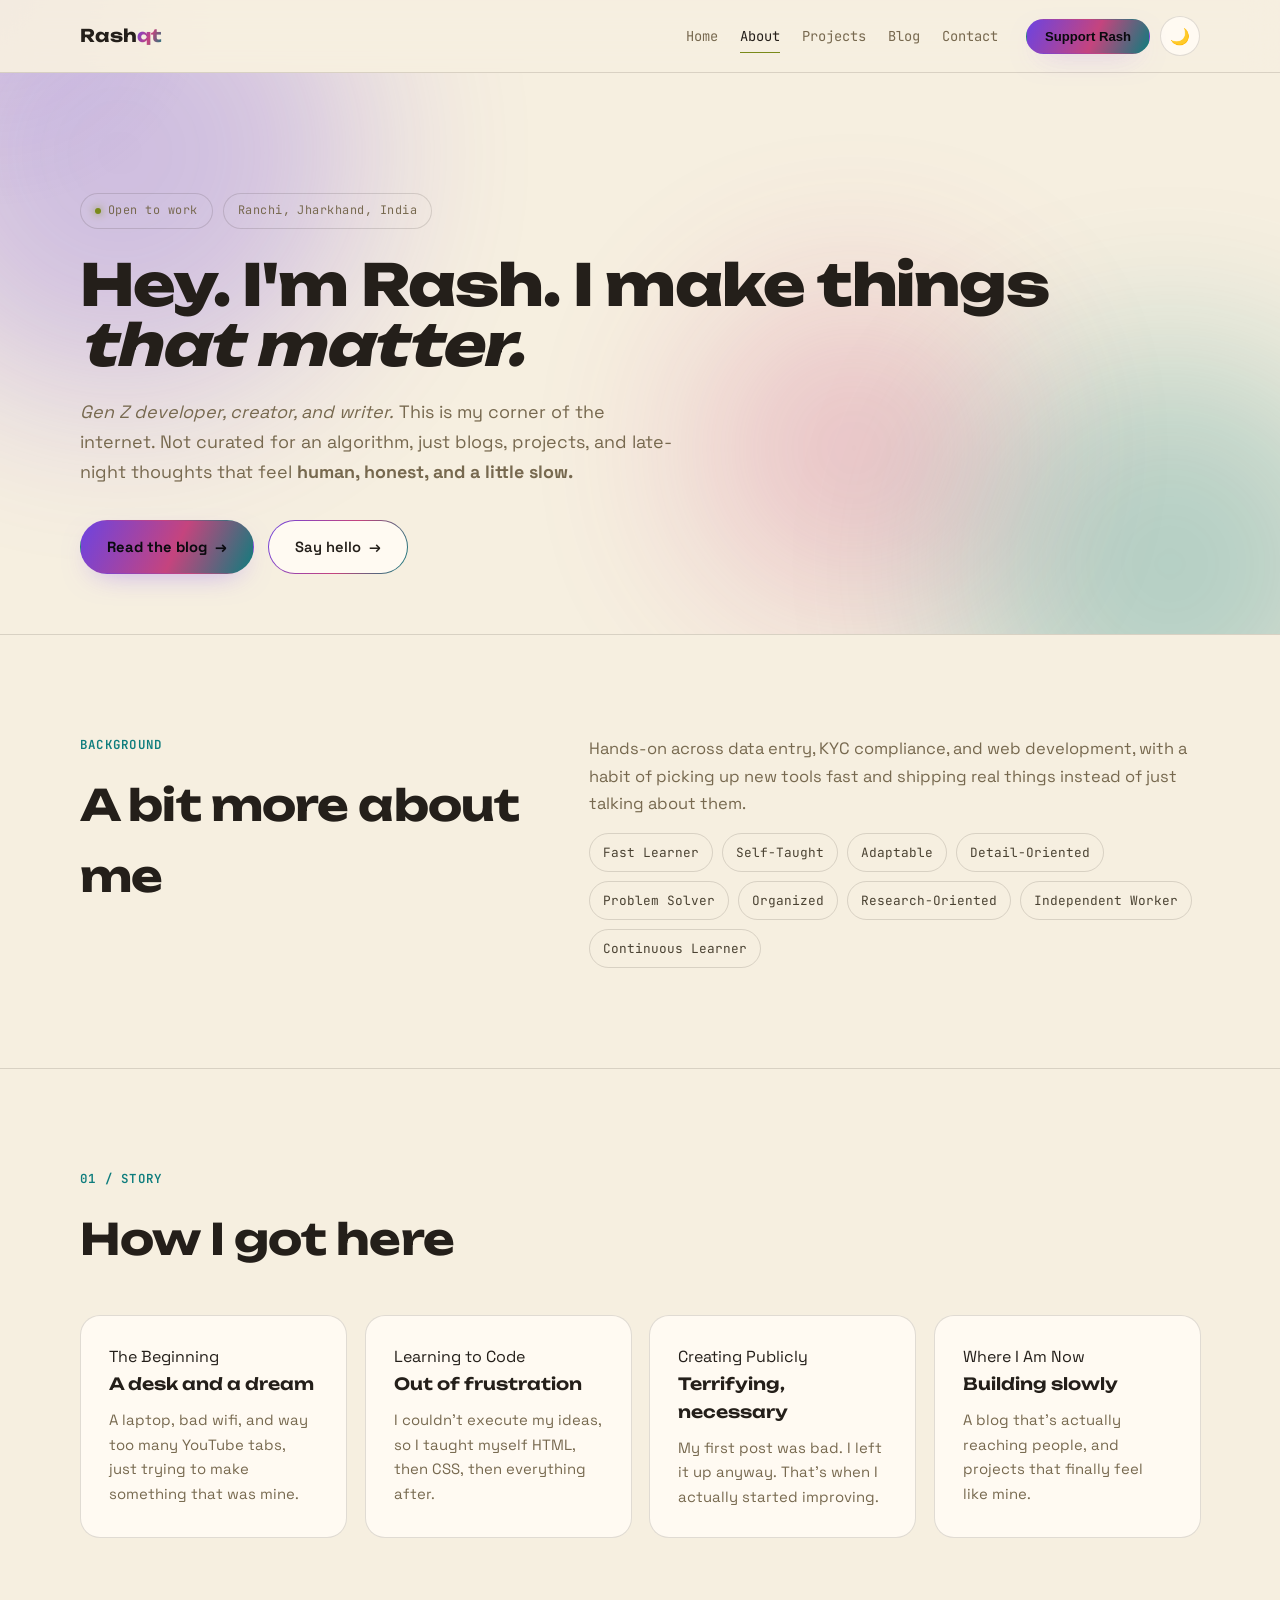
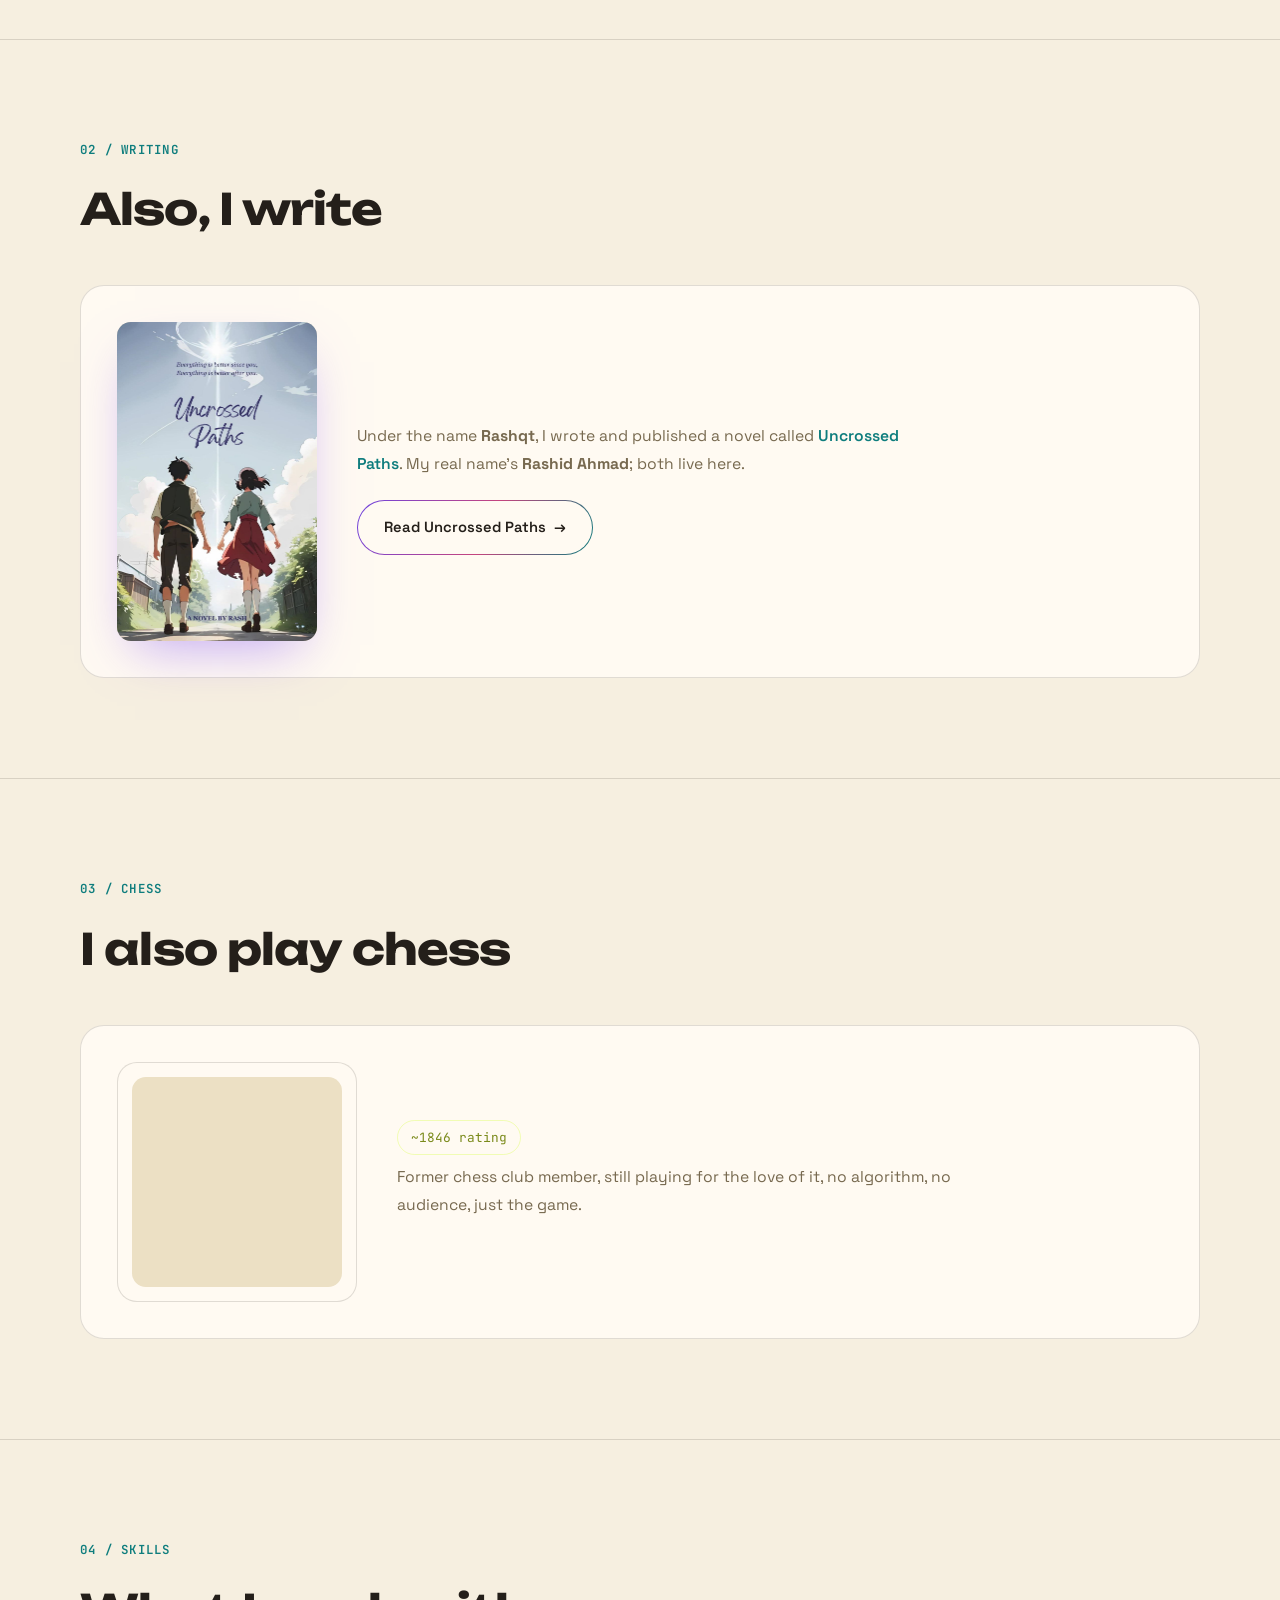
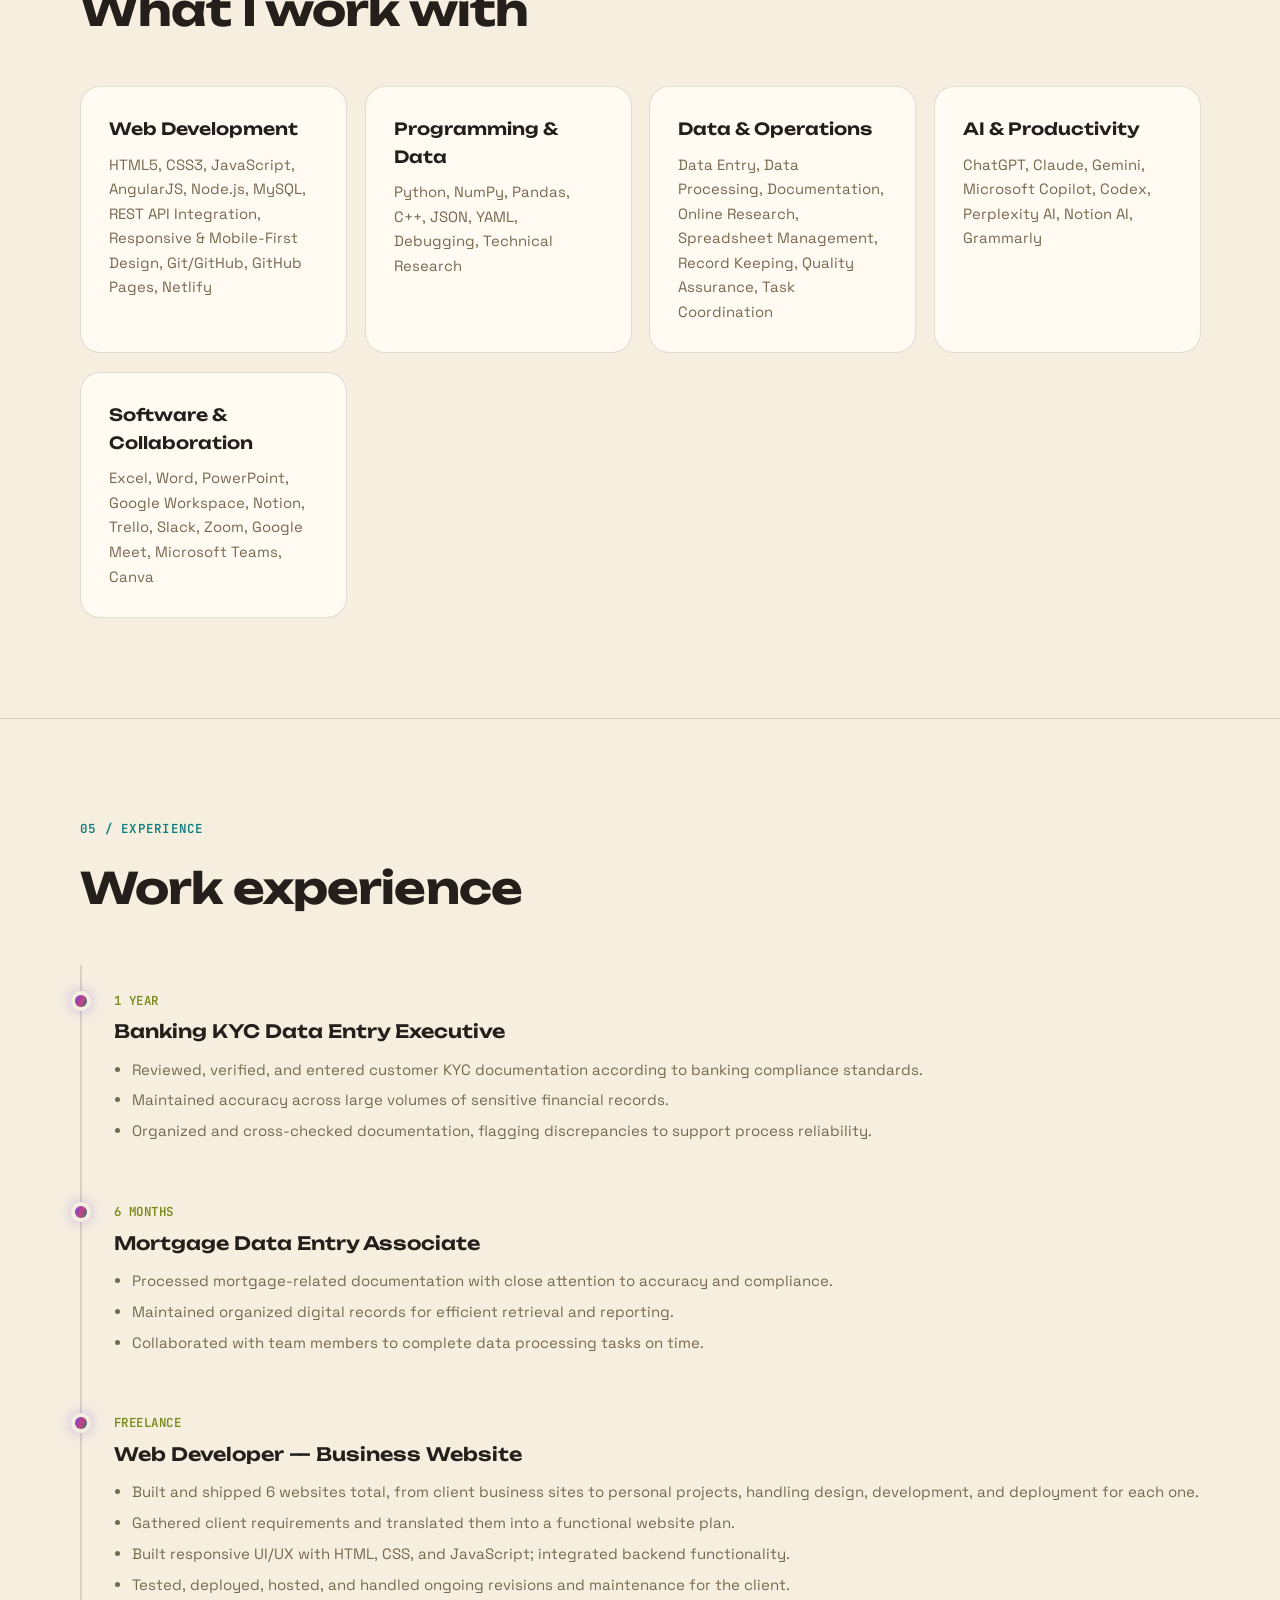
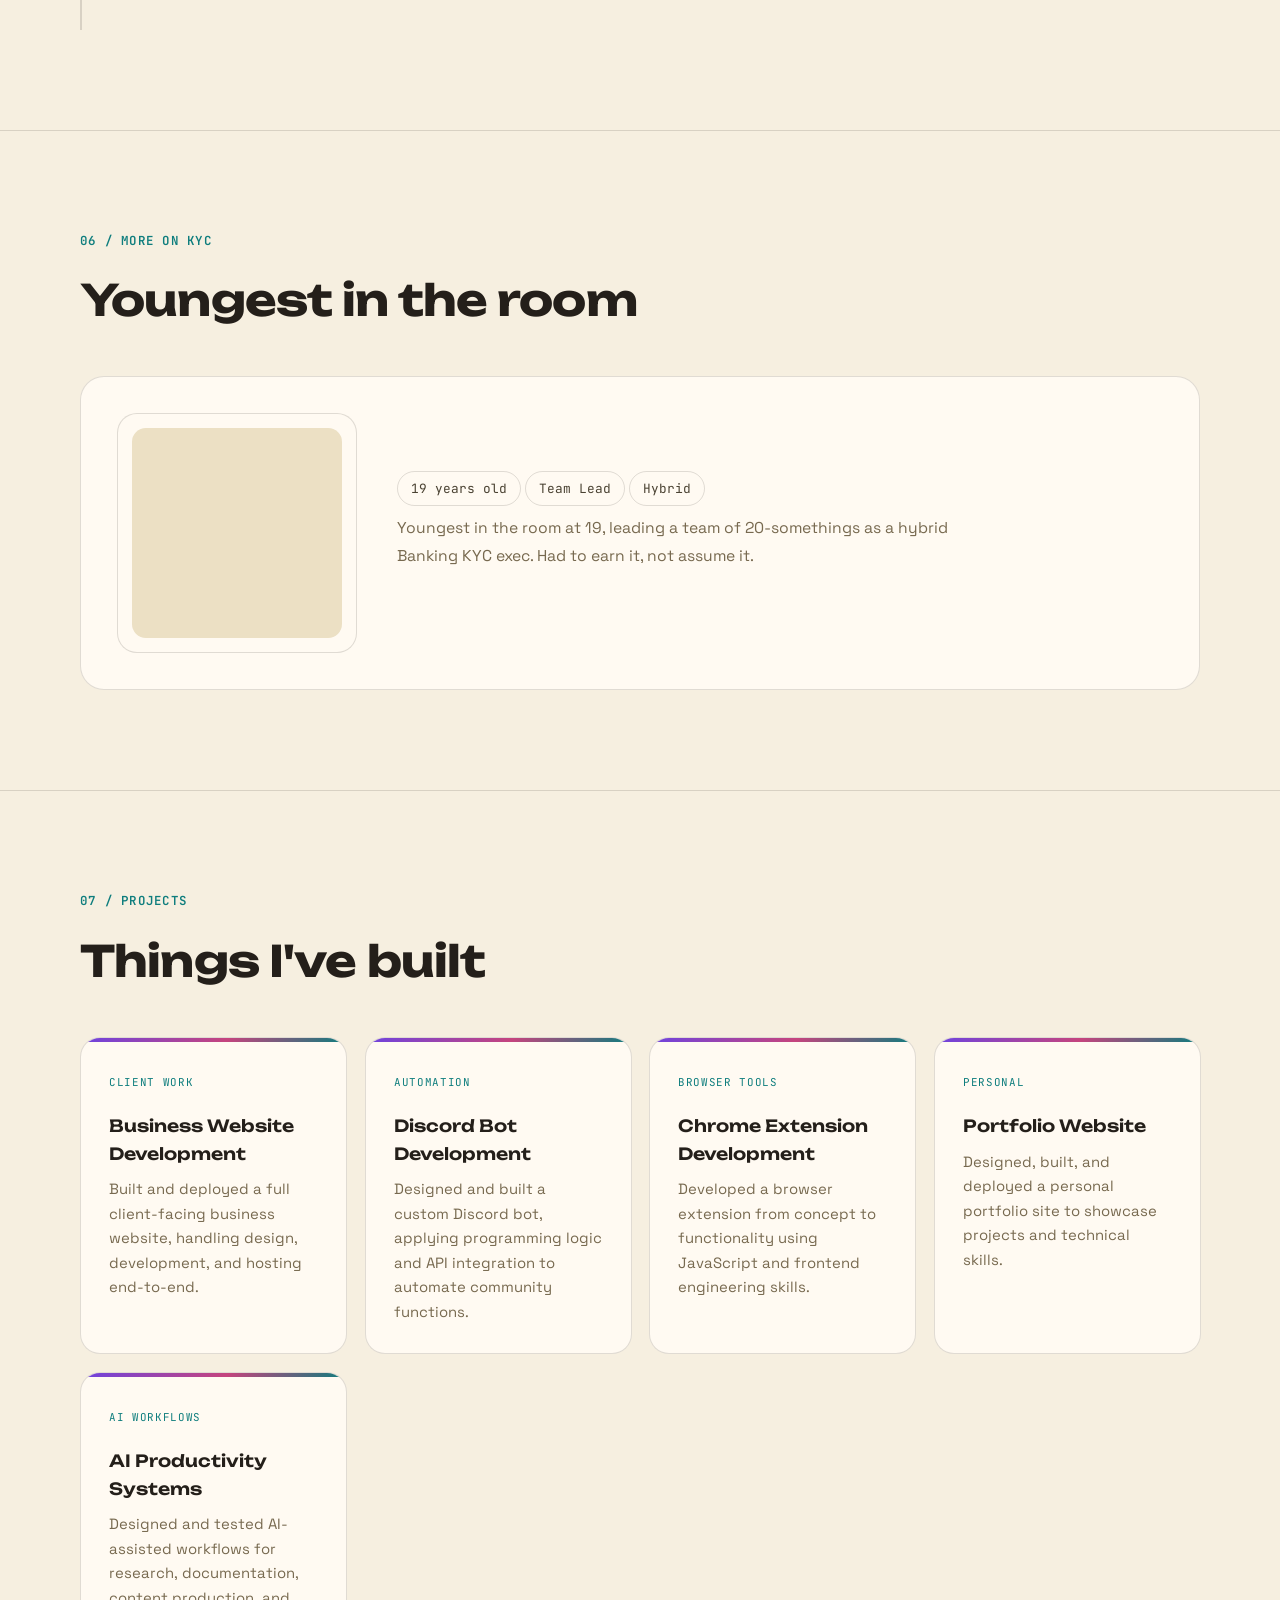
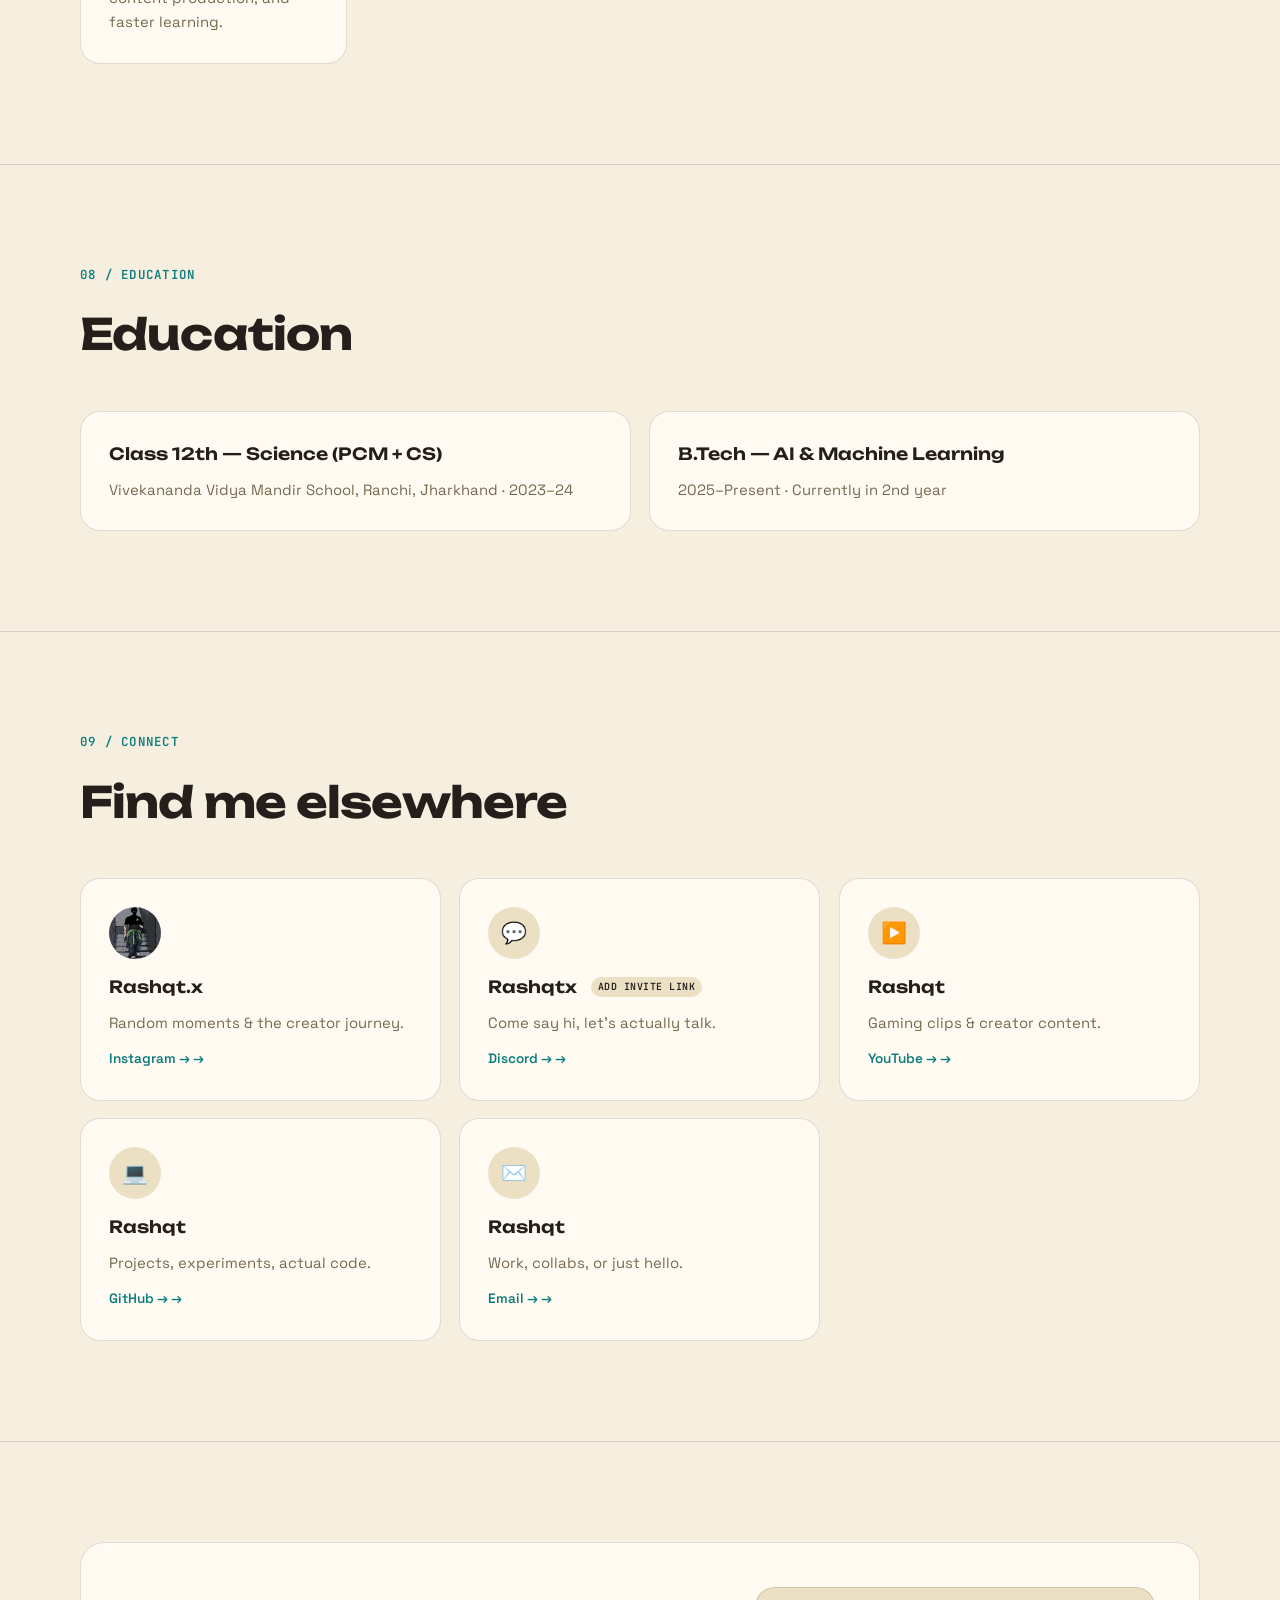
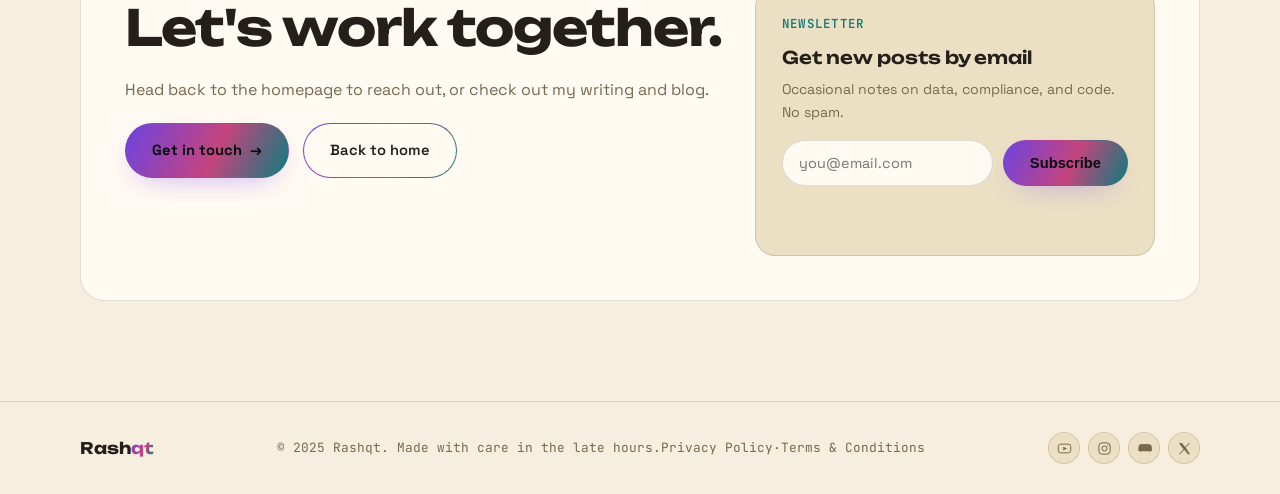
==== commit dd630e02: "Update about.html" ====
--- a/about.html
+++ b/about.html
@@ -56,10 +56,10 @@
   <div class="nav-group">
     <div class="navlinks">
       <a href="index.html">Home</a><a href="about.html" class="active">About</a>
-      <a href="#skills">Skills</a><a href="#experience">Experience</a><a href="#projects">Projects</a>
-      <a href="#education">Education</a><a href="index.html#contact">Contact</a>
+      <a href="projects.html">Projects</a><a href="blog.html">Blog</a><a href="index.html#contact">Contact</a>
     </div>
     <div class="nav-right">
+      <button class="btn primary open-support nav-support-btn" style="padding:9px 18px; font-size:.82rem;">Support Rash</button>
       <button class="theme-toggle" id="themeToggle" aria-label="Toggle light/dark mode">🌙</button>
       <button class="burger" id="burger" aria-label="Toggle menu" aria-expanded="false"><span></span><span></span><span></span></button>
     </div>
@@ -67,8 +67,45 @@
 </div></nav>
 <div class="mobile-menu" id="mobileMenu">
   <a href="index.html">Home</a><a href="about.html">About</a>
-  <a href="#skills">Skills</a><a href="#experience">Experience</a><a href="#projects">Projects</a>
-  <a href="#education">Education</a><a href="index.html#contact">Contact</a>
+  <a href="projects.html">Projects</a><a href="blog.html">Blog</a>
+  <a href="index.html#creator">YouTube</a><a href="index.html#contact">Contact</a>
+  <button class="btn primary open-support" style="margin-top:6px;">Support Rash</button>
+</div>
+
+<!-- Support Rash modal: step 1 (choose amount) -->
+<div class="modal-overlay" id="supportModal" aria-hidden="true">
+  <div class="modal support-modal" role="dialog" aria-modal="true" aria-labelledby="supportModalTitle">
+    <button class="modal-close" id="supportModalClose" aria-label="Close">✕</button>
+    <h3 id="supportModalTitle">Support Rash — so he can keep cookin' kool stuffs.</h3>
+    <p class="support-sub">Pick an amount, or enter your own.</p>
+    <div class="amount-grid" id="amountGrid">
+      <button class="amount-chip" data-amount="10">₹10</button>
+      <button class="amount-chip" data-amount="20">₹20</button>
+      <button class="amount-chip" data-amount="30">₹30</button>
+      <button class="amount-chip" data-amount="50">₹50</button>
+    </div>
+    <div class="custom-amount">
+      <span class="mono">₹</span>
+      <input type="number" id="customAmount" min="1" placeholder="Custom amount" inputmode="numeric">
+    </div>
+    <button class="btn primary" id="continueBtn" style="width:100%; justify-content:center; margin-top:18px;" disabled>Continue <span class="arrow">→</span></button>
+  </div>
+</div>
+
+<!-- Support Rash modal: step 2 (UPI payment) -->
+<div class="modal-overlay" id="paymentModal" aria-hidden="true">
+  <div class="modal payment-modal" role="dialog" aria-modal="true" aria-labelledby="paymentModalTitle">
+    <button class="modal-close" id="paymentModalClose" aria-label="Close">✕</button>
+    <h3 id="paymentModalTitle">Pay this amount</h3>
+    <div class="pay-amount mono" id="payAmount">₹0</div>
+    <div class="upi-id-row">
+      <span class="mono" id="upiIdText">rashqt-37@ybl</span>
+      <button class="copy-upi" id="copyUpiBtn" aria-label="Copy UPI ID">Copy</button>
+    </div>
+    <div class="qr-wrap" id="qrWrap"></div>
+    <p class="upi-note">Scan with any UPI app, or use "Open in UPI App" on mobile.</p>
+    <a class="btn primary" id="openUpiBtn" style="width:100%; justify-content:center;" href="#">Open in UPI App <span class="arrow">→</span></a>
+  </div>
 </div>
 
 <header class="hero page-hero" id="about">
@@ -79,7 +116,7 @@
       <span class="pill">Ranchi, Jharkhand, India</span>
     </div>
     <h1 class="page-title">Hey. I'm Rash. I make things <em>that matter.</em></h1>
-    <p class="lede" style="margin-top:18px;"><em>Gen Z developer, creator, and writer.</em> This is my corner of the internet — not curated for an algorithm, just blogs, projects, and late-night thoughts that feel <strong>human, honest, and a little slow.</strong></p>
+    <p class="lede" style="margin-top:18px;"><em>Gen Z developer, creator, and writer.</em> This is my corner of the internet. Not curated for an algorithm, just blogs, projects, and late-night thoughts that feel <strong>human, honest, and a little slow.</strong></p>
     <div class="buttons" style="margin-top:8px;">
       <a class="btn primary" href="blog.html">Read the blog <span class="arrow">→</span></a>
       <a class="btn ghost" href="index.html#contact">Say hello <span class="arrow">→</span></a>
@@ -90,7 +127,7 @@
 <section class="about-body"><div class="container about-grid">
   <div class="reveal"><div class="eyebrow">Background</div><h2 class="section-title">A bit more about me</h2></div>
   <div class="reveal">
-    <p>Hands-on across data entry, KYC compliance, and web development — with a habit of picking up new tools fast and shipping real things instead of just talking about them.</p>
+    <p>Hands-on across data entry, KYC compliance, and web development, with a habit of picking up new tools fast and shipping real things instead of just talking about them.</p>
     <div class="strengths">
       <span class="tag">Fast Learner</span><span class="tag">Self-Taught</span><span class="tag">Adaptable</span>
       <span class="tag">Detail-Oriented</span><span class="tag">Problem Solver</span><span class="tag">Organized</span>
@@ -102,10 +139,10 @@
 <section id="story"><div class="container">
   <div class="reveal"><div class="eyebrow">01 / Story</div><h2 class="section-title">How I got here</h2></div>
   <div class="grid2">
-    <div class="card reveal"><span class="tag-mini">👋 The Beginning</span><h3>A desk and a dream</h3><p>A laptop, bad wifi, and way too many YouTube tabs — just trying to make something that was mine.</p></div>
-    <div class="card reveal"><span class="tag-mini">💻 Learning to Code</span><h3>Out of frustration</h3><p>I couldn't execute my ideas, so I taught myself HTML, then CSS, then everything after.</p></div>
-    <div class="card reveal"><span class="tag-mini">🌱 Creating Publicly</span><h3>Terrifying, necessary</h3><p>My first post was bad. I left it up anyway — that's when I actually started improving.</p></div>
-    <div class="card reveal"><span class="tag-mini">🌙 Where I Am Now</span><h3>Building slowly</h3><p>600+ newsletter readers, a blog that's reached strangers, and projects that finally feel like mine.</p></div>
+    <div class="card reveal"><span class="tag-mini">The Beginning</span><h3>A desk and a dream</h3><p>A laptop, bad wifi, and way too many YouTube tabs, just trying to make something that was mine.</p></div>
+    <div class="card reveal"><span class="tag-mini">Learning to Code</span><h3>Out of frustration</h3><p>I couldn't execute my ideas, so I taught myself HTML, then CSS, then everything after.</p></div>
+    <div class="card reveal"><span class="tag-mini">Creating Publicly</span><h3>Terrifying, necessary</h3><p>My first post was bad. I left it up anyway. That's when I actually started improving.</p></div>
+    <div class="card reveal"><span class="tag-mini">Where I Am Now</span><h3>Building slowly</h3><p>A blog that's actually reaching people, and projects that finally feel like mine.</p></div>
   </div>
 </div></section>
 
@@ -114,14 +151,14 @@
   <div class="book-card reveal">
     <div class="book-cover"><img src="assets/uncrossed-paths-cover.jpg" alt="Uncrossed Paths book cover"></div>
     <div class="book-info">
-      <p>Under the name <strong>Rashqt</strong>, I wrote and published a novel — <a href="uncrossed-paths.html" style="color:var(--cyan); font-weight:600;">Uncrossed Paths</a>. My real name's <strong>Rashid Ahmad</strong>; both live here.</p>
+      <p>Under the name <strong>Rashqt</strong>, I wrote and published a novel called <a href="uncrossed-paths.html" style="color:var(--cyan); font-weight:600;">Uncrossed Paths</a>. My real name's <strong>Rashid Ahmad</strong>; both live here.</p>
       <a class="btn ghost" href="uncrossed-paths.html">Read Uncrossed Paths <span class="arrow">→</span></a>
     </div>
   </div>
 </div></section>
 
 <section id="chess"><div class="container">
-  <div class="reveal"><div class="eyebrow">03 / Chess</div><h2 class="section-title">♟️ I also play chess</h2></div>
+  <div class="reveal"><div class="eyebrow">03 / Chess</div><h2 class="section-title">I also play chess</h2></div>
   <div class="book-card reveal">
     <div class="mini-collage-wrap">
       <figure class="collage-card" style="margin:0;">
@@ -134,7 +171,7 @@
     </div>
     <div class="book-info">
       <span class="tag" style="color:var(--lime); border-color:rgba(215,255,63,.35);">~1846 rating</span>
-      <p style="margin-top:14px;">Former chess club member, still playing for the love of it — no algorithm, no audience, just the game.</p>
+      <p style="margin-top:14px;">Former chess club member, still playing for the love of it, no algorithm, no audience, just the game.</p>
     </div>
   </div>
 </div></section>
@@ -167,7 +204,7 @@
     </div>
     <div class="role reveal">
       <div class="meta">FREELANCE</div><h3>Web Developer — Business Website</h3>
-      <ul><li>Built and shipped 6 websites total, from client business sites to personal projects — handling design, development, and deployment for each one.</li>
+      <ul><li>Built and shipped 6 websites total, from client business sites to personal projects, handling design, development, and deployment for each one.</li>
       <li>Gathered client requirements and translated them into a functional website plan.</li>
       <li>Built responsive UI/UX with HTML, CSS, and JavaScript; integrated backend functionality.</li>
       <li>Tested, deployed, hosted, and handled ongoing revisions and maintenance for the client.</li></ul>
@@ -176,7 +213,7 @@
 </div></section>
 
 <section id="kyc-story"><div class="container">
-  <div class="reveal"><div class="eyebrow">06 / More on KYC</div><h2 class="section-title">🚀 Youngest in the room</h2></div>
+  <div class="reveal"><div class="eyebrow">06 / More on KYC</div><h2 class="section-title">Youngest in the room</h2></div>
   <div class="book-card reveal">
     <div class="mini-collage-wrap">
       <figure class="collage-card" style="margin:0;">
@@ -189,7 +226,7 @@
     </div>
     <div class="book-info">
       <span class="tag">19 years old</span> <span class="tag">Team Lead</span> <span class="tag">Hybrid</span>
-      <p style="margin-top:14px;">Youngest in the room at 19 — leading a team of 20-somethings as a hybrid Banking KYC exec. Had to earn it, not assume it.</p>
+      <p style="margin-top:14px;">Youngest in the room at 19, leading a team of 20-somethings as a hybrid Banking KYC exec. Had to earn it, not assume it.</p>
     </div>
   </div>
 </div></section>
@@ -225,7 +262,7 @@
     <div class="card social-card social-card--disabled reveal" aria-disabled="true" title="Discord invite link coming soon">
       <div class="social-avatar social-avatar--icon">💬</div>
       <h3>Rashqtx <span class="coming-soon-badge">Add invite link</span></h3>
-      <p>Come say hi — let's actually talk.</p>
+      <p>Come say hi, let's actually talk.</p>
       <span class="arrow-link">Discord →</span>
     </div>
     <a class="card social-card reveal" href="https://www.youtube.com/@Rashqt" target="_blank" rel="noopener">
@@ -274,7 +311,7 @@
 
 <footer class="site-footer"><div class="container footer-grid">
   <a class="footer-brand" href="index.html">Rash<span>qt</span></a>
-  <p class="footer-copy">© 2025 Rashqt. Made with care in the late hours.</p>
+  <p class="footer-copy">© 2025 Rashqt. Made with care in the late hours.<span class="footer-legal"><a href="privacy-policy.html">Privacy Policy</a><span>·</span><a href="terms-and-conditions.html">Terms &amp; Conditions</a></span></p>
   <div class="footer-social">
     <a href="https://www.youtube.com/@Rashqt" target="_blank" rel="noopener" aria-label="YouTube"><svg viewBox="0 0 24 24" fill="none" stroke="currentColor" stroke-width="1.6"><rect x="2" y="5" width="20" height="14" rx="4"/><path d="M10 9l6 3-6 3z" fill="currentColor" stroke="none"/></svg></a>
     <a href="https://www.instagram.com/rashqt.x/" target="_blank" rel="noopener" aria-label="Instagram"><svg viewBox="0 0 24 24" fill="none" stroke="currentColor" stroke-width="1.6"><rect x="3" y="3" width="18" height="18" rx="5"/><circle cx="12" cy="12" r="4"/><circle cx="17.2" cy="6.8" r="1" fill="currentColor" stroke="none"/></svg></a>
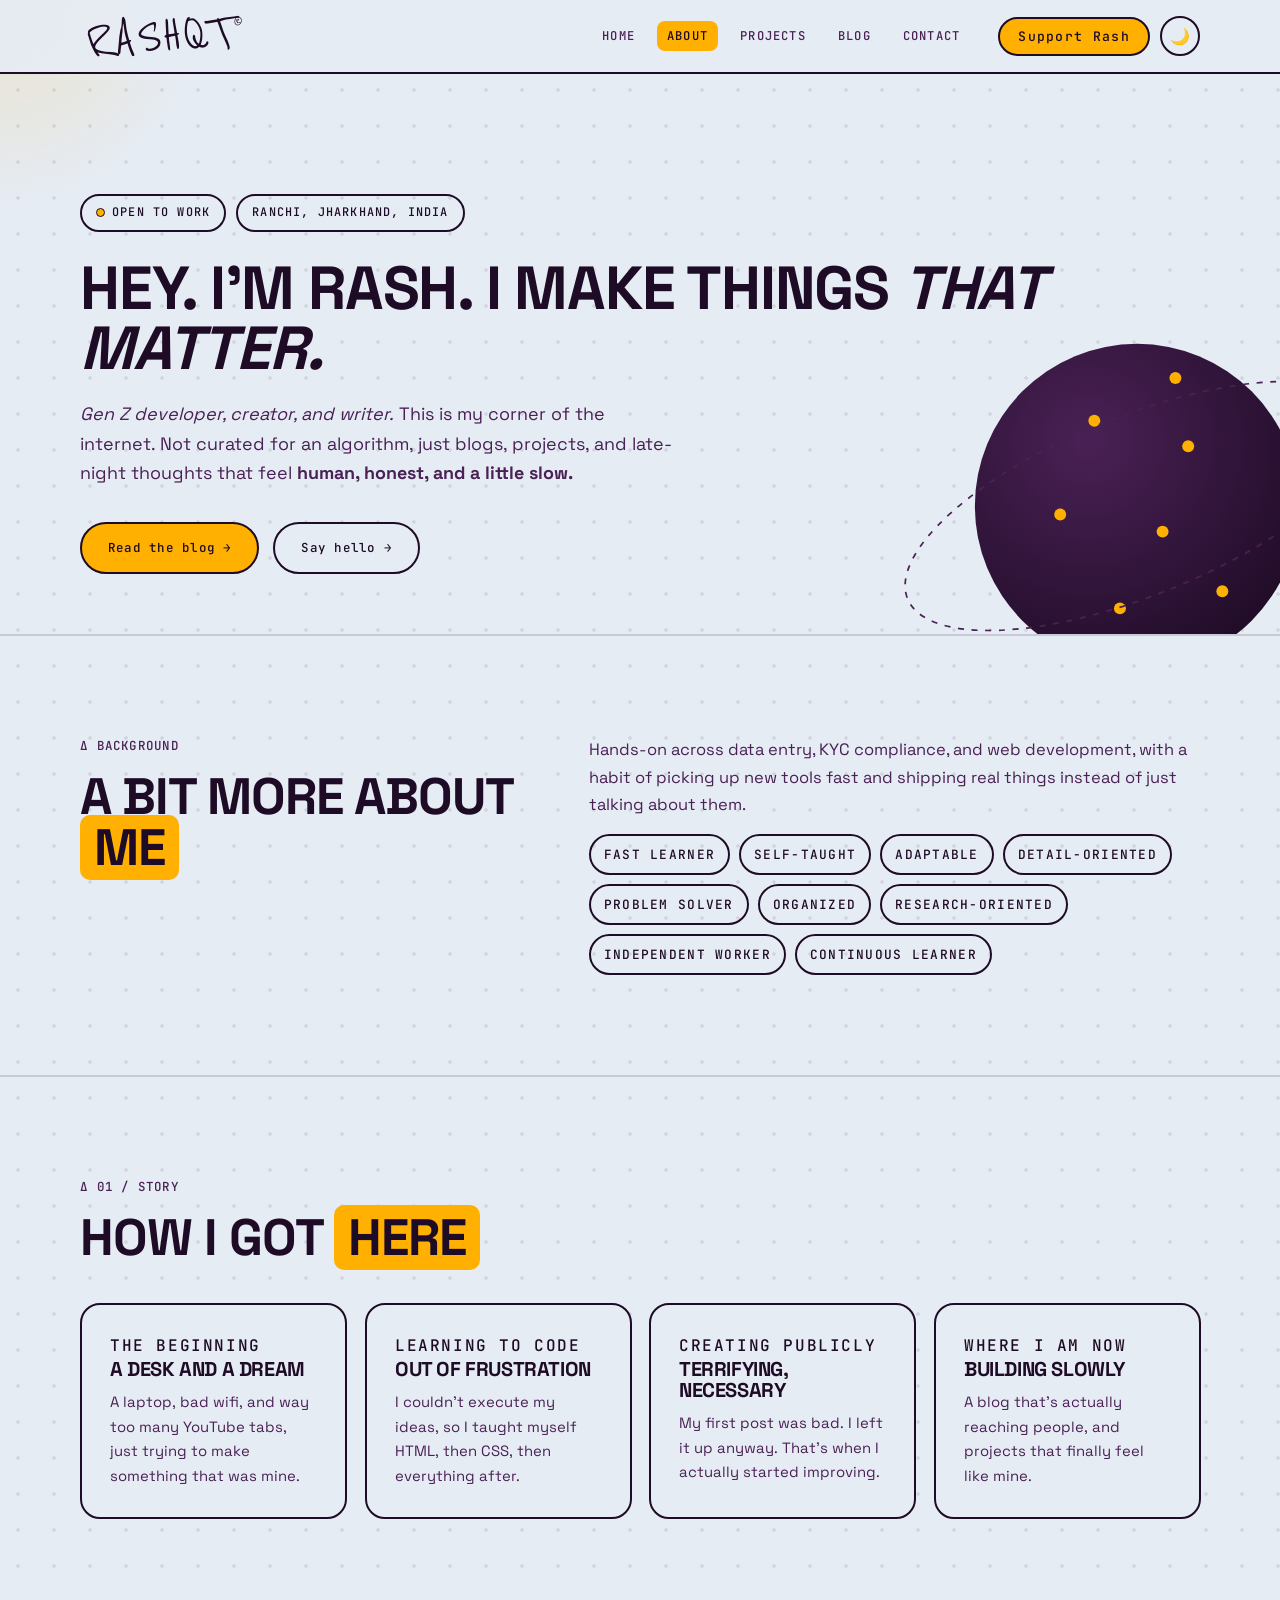
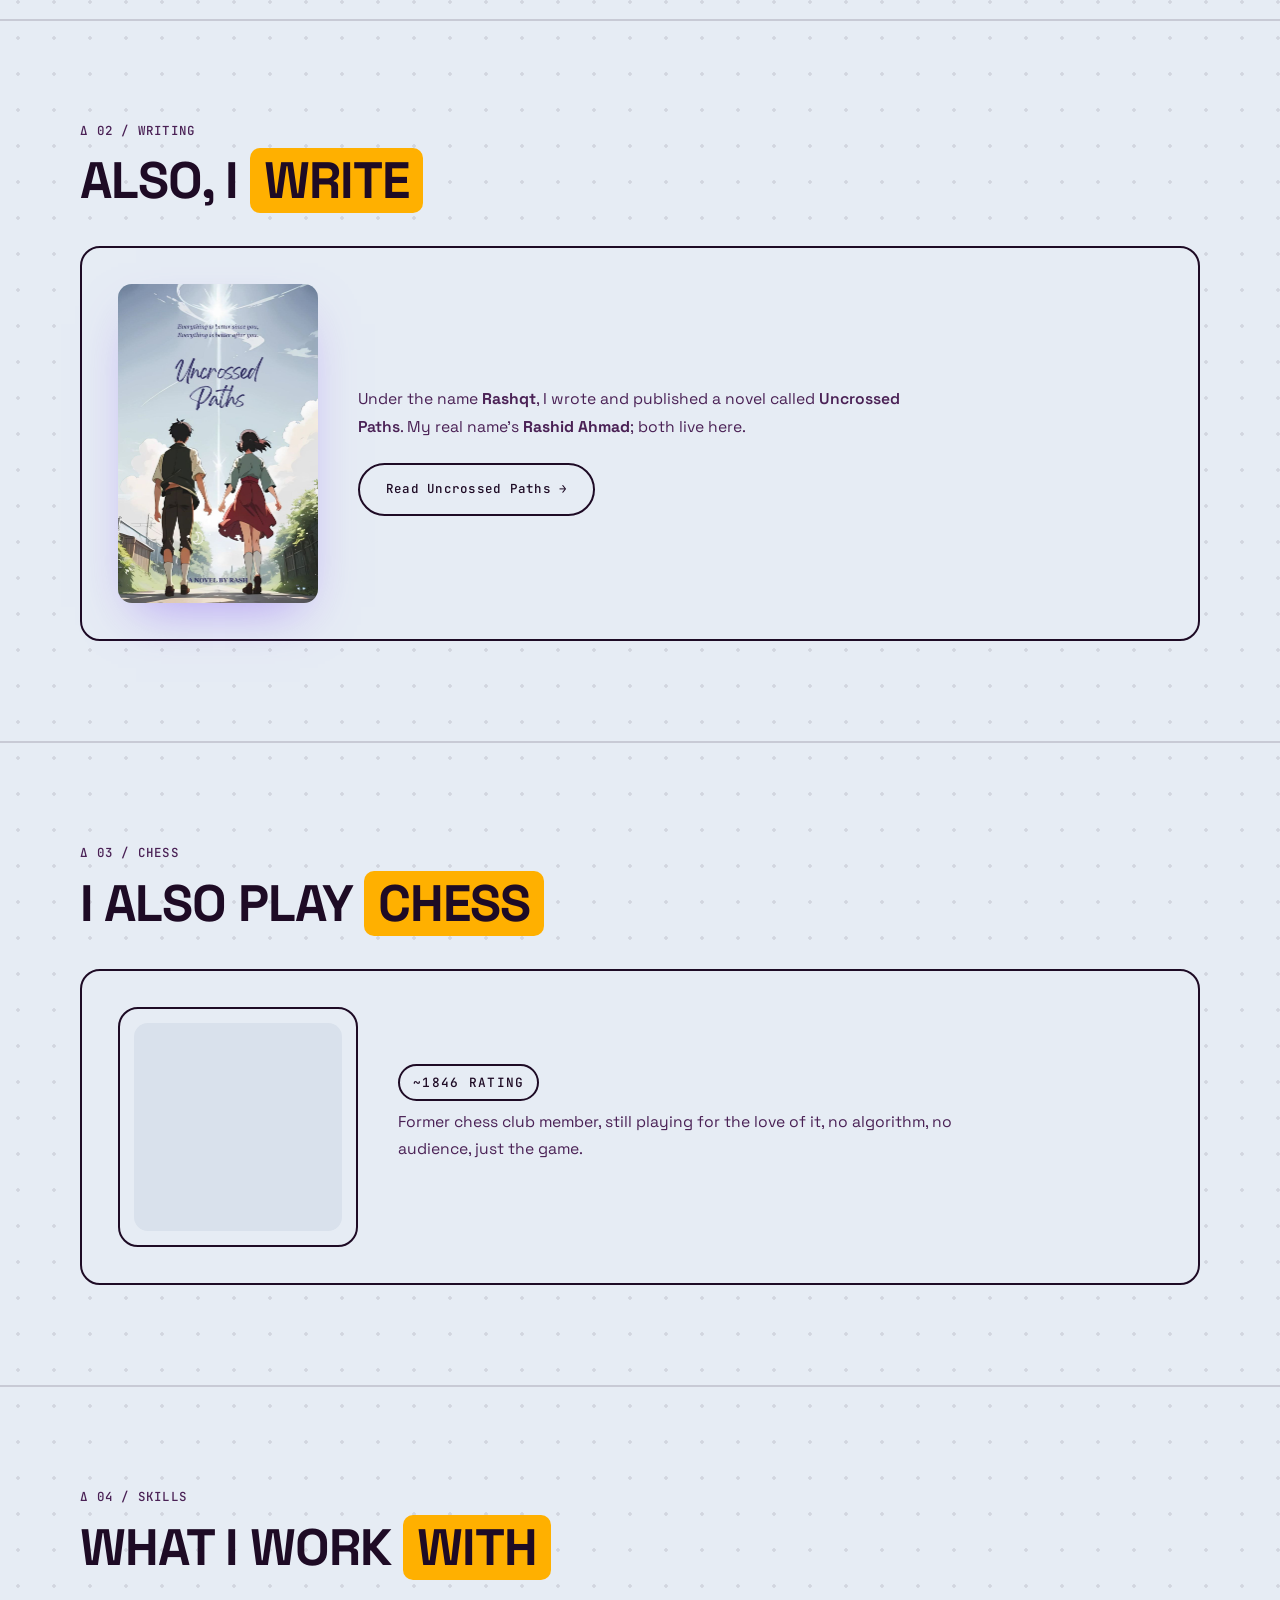
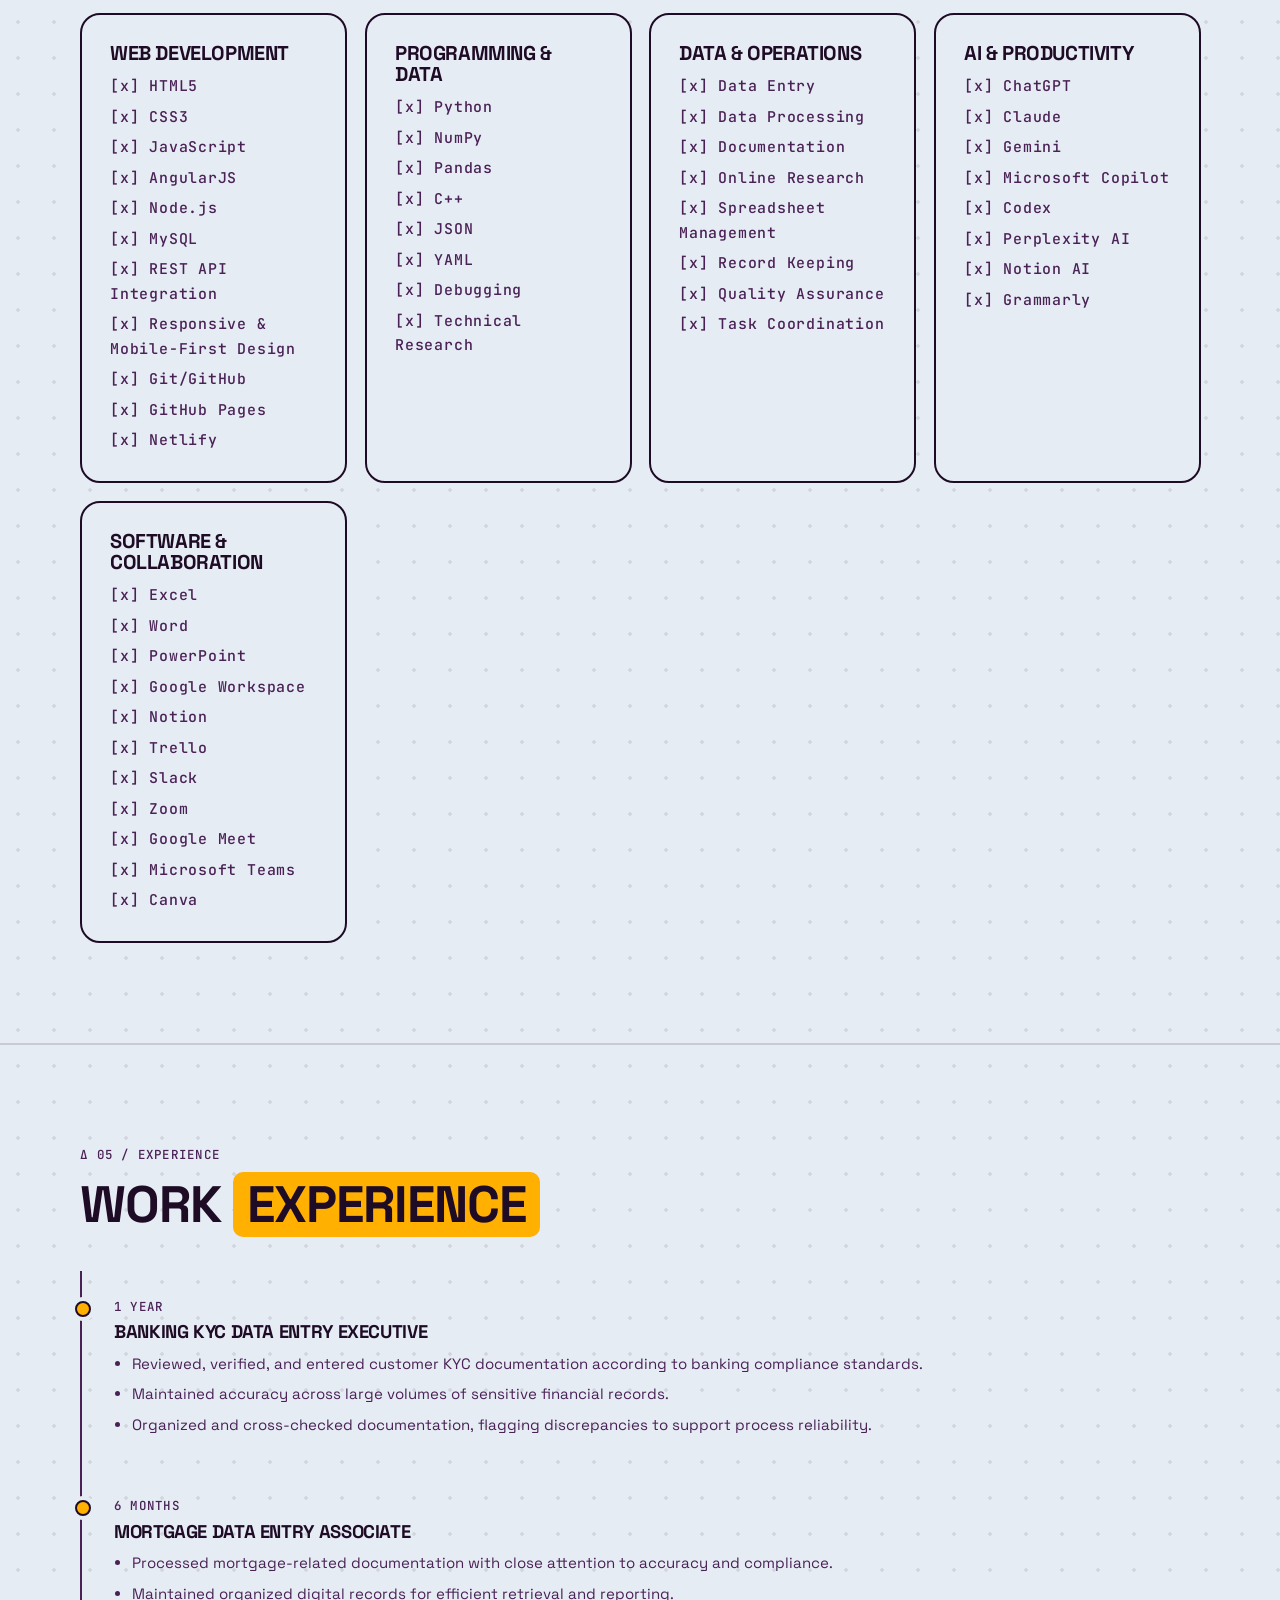
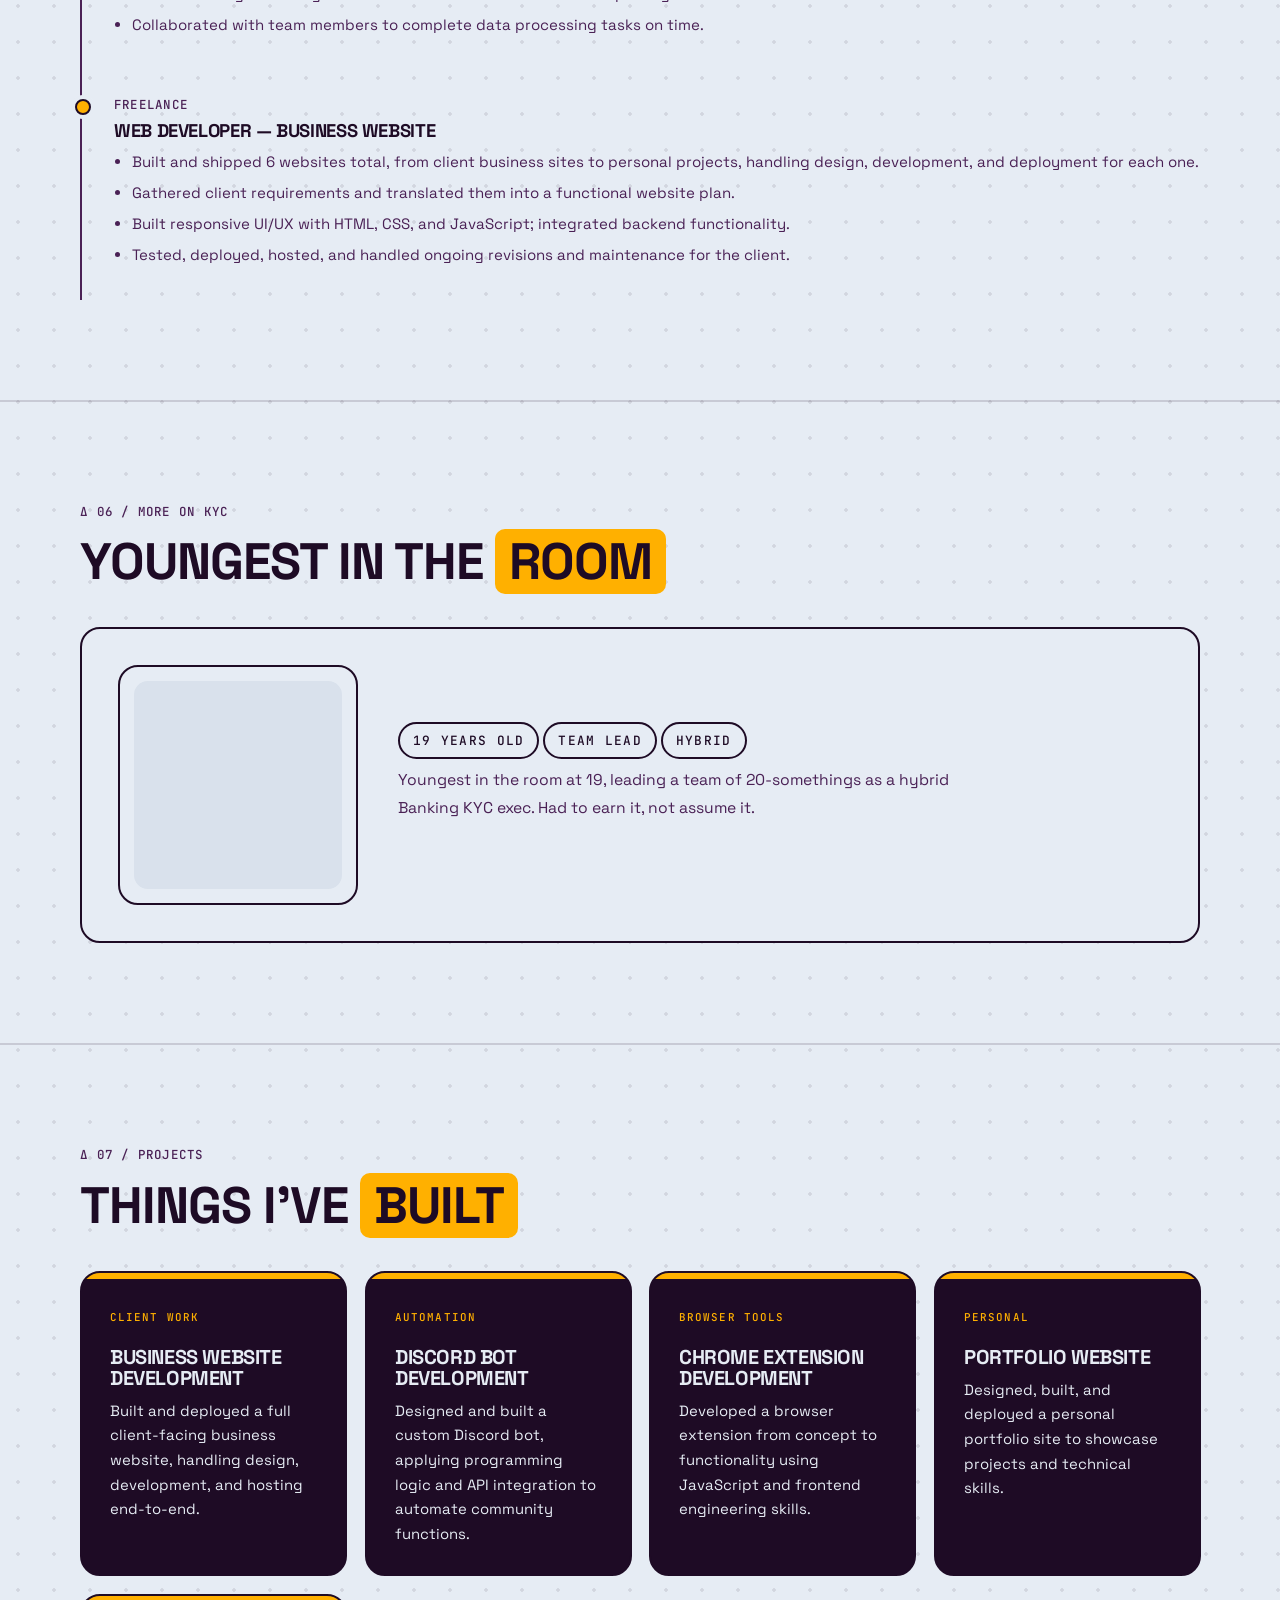
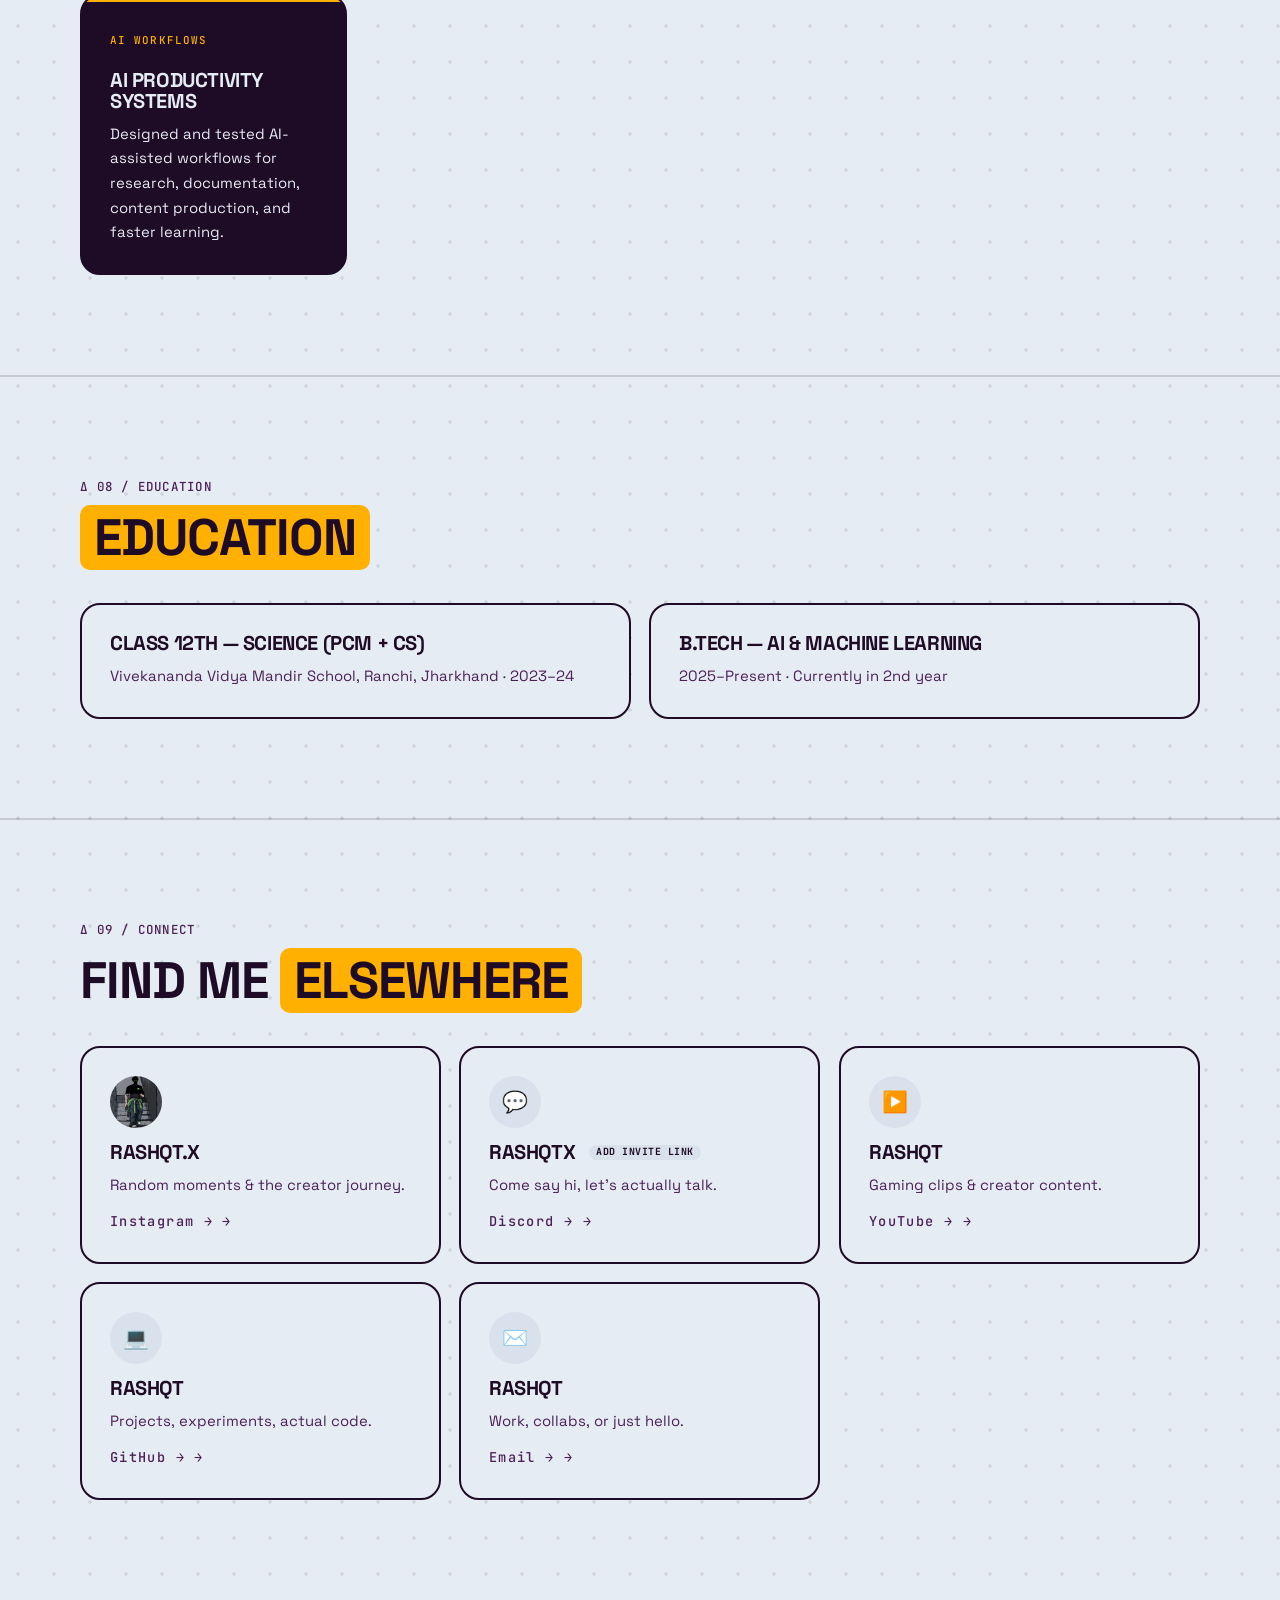
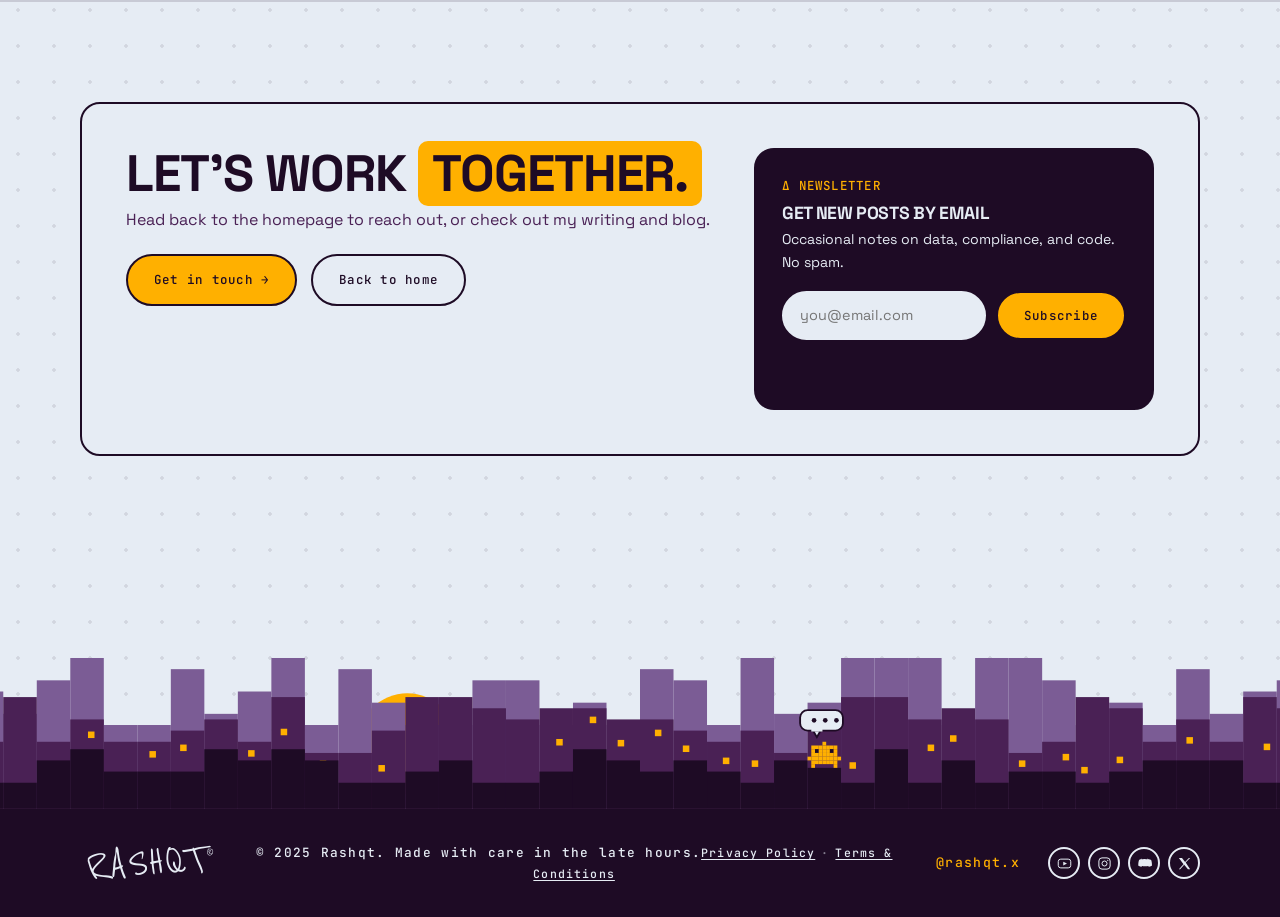
==== commit 3b01ec39: "Add files via upload" ====
--- a/about.html
+++ b/about.html
@@ -6,7 +6,7 @@
 <meta name="description" content="About Rashqt — background, skills, work experience, projects, and education.">
 <meta name="robots" content="index, follow">
 <link rel="canonical" href="https://rafolio.github.io/folio/about.html">
-<meta name="theme-color" content="#f6efe0">
+<meta name="theme-color" content="#E6ECF4">
 <title>About Rashqt — Developer & Creator</title>
 
 <meta property="og:site_name" content="Rashqt">
@@ -26,8 +26,10 @@
 <link rel="apple-touch-icon" sizes="180x180" href="assets/favicon/favicon-180.png">
 <link rel="preconnect" href="https://fonts.googleapis.com">
 <link rel="preconnect" href="https://fonts.gstatic.com" crossorigin>
-<link href="https://fonts.googleapis.com/css2?family=Unbounded:wght@400;600;700;900&family=Space+Grotesk:wght@400;500;600;700&family=JetBrains+Mono:wght@400;500;600&display=swap" rel="stylesheet">
+<link href="https://fonts.googleapis.com/css2?family=Reenie+Beanie&family=Unbounded:wght@400;600;700;900&family=Space+Grotesk:wght@400;500;600;700&family=JetBrains+Mono:wght@400;500;600&display=swap" rel="stylesheet">
 <link rel="stylesheet" href="style.css">
+<link rel="stylesheet" href="light.css">
+<link rel="stylesheet" href="responsive.css">
 
 <!-- Page-specific additions for about.html only — social profile cards + fixed-width slideshow wrapper.
      Everything else on this page reuses existing shared classes from style.css. -->
@@ -53,6 +55,7 @@
 
 <nav class="top"><div class="container navrow">
   <a class="logo" href="index.html">Rash<span>qt</span></a>
+  <a class="lm-deco lm-logo" href="index.html" aria-label="Rashqt home">RASHQT<sup>&reg;</sup></a>
   <div class="nav-group">
     <div class="navlinks">
       <a href="index.html">Home</a><a href="about.html" class="active">About</a>
@@ -110,6 +113,7 @@
 
 <header class="hero page-hero" id="about">
   <div class="blob blob1"></div><div class="blob blob2"></div><div class="blob blob3"></div>
+  <div class="lm-deco lm-orbit" aria-hidden="true"><svg viewBox="0 0 600 600" focusable="false"><defs><radialGradient id="lmPlanet" cx=".35" cy=".3" r=".8"><stop offset="0" stop-color="#4A2155"/><stop offset="1" stop-color="#1E0B25"/></radialGradient></defs><circle cx="300" cy="300" r="190" fill="url(#lmPlanet)"/><circle cx="250" cy="200" r="7" fill="#FFB000"/><circle cx="360" cy="230" r="7" fill="#FFB000"/><circle cx="210" cy="310" r="7" fill="#FFB000"/><circle cx="330" cy="330" r="7" fill="#FFB000"/><circle cx="400" cy="400" r="7" fill="#FFB000"/><circle cx="280" cy="420" r="7" fill="#FFB000"/><circle cx="345" cy="150" r="7" fill="#FFB000"/><g class="lm-ring"><ellipse cx="300" cy="300" rx="290" ry="105" fill="none" stroke="#4A2155" stroke-width="2" stroke-dasharray="7 9" transform="rotate(-22 300 300)"/><circle cx="590" cy="300" r="9" fill="#FFB000" stroke="#1E0B25" stroke-width="2" transform="rotate(-22 300 300)"/></g></svg></div>
   <div class="container hero-inner">
     <div class="pill-row">
       <span class="pill"><span class="dot"></span> Open to work</span>
@@ -125,7 +129,7 @@
 </header>
 
 <section class="about-body"><div class="container about-grid">
-  <div class="reveal"><div class="eyebrow">Background</div><h2 class="section-title">A bit more about me</h2></div>
+  <div class="reveal"><div class="eyebrow">Background</div><h2 class="section-title">A bit more about <span class="lm-hl">me</span></h2></div>
   <div class="reveal">
     <p>Hands-on across data entry, KYC compliance, and web development, with a habit of picking up new tools fast and shipping real things instead of just talking about them.</p>
     <div class="strengths">
@@ -137,7 +141,7 @@
 </div></section>
 
 <section id="story"><div class="container">
-  <div class="reveal"><div class="eyebrow">01 / Story</div><h2 class="section-title">How I got here</h2></div>
+  <div class="reveal"><div class="eyebrow">01 / Story</div><h2 class="section-title">How I got <span class="lm-hl">here</span></h2></div>
   <div class="grid2">
     <div class="card reveal"><span class="tag-mini">The Beginning</span><h3>A desk and a dream</h3><p>A laptop, bad wifi, and way too many YouTube tabs, just trying to make something that was mine.</p></div>
     <div class="card reveal"><span class="tag-mini">Learning to Code</span><h3>Out of frustration</h3><p>I couldn't execute my ideas, so I taught myself HTML, then CSS, then everything after.</p></div>
@@ -147,7 +151,7 @@
 </div></section>
 
 <section id="writing-about"><div class="container">
-  <div class="reveal"><div class="eyebrow">02 / Writing</div><h2 class="section-title">Also, I write</h2></div>
+  <div class="reveal"><div class="eyebrow">02 / Writing</div><h2 class="section-title">Also, I <span class="lm-hl">write</span></h2></div>
   <div class="book-card reveal">
     <div class="book-cover"><img src="assets/uncrossed-paths-cover.jpg" alt="Uncrossed Paths book cover"></div>
     <div class="book-info">
@@ -158,7 +162,7 @@
 </div></section>
 
 <section id="chess"><div class="container">
-  <div class="reveal"><div class="eyebrow">03 / Chess</div><h2 class="section-title">I also play chess</h2></div>
+  <div class="reveal"><div class="eyebrow">03 / Chess</div><h2 class="section-title">I also play <span class="lm-hl">chess</span></h2></div>
   <div class="book-card reveal">
     <div class="mini-collage-wrap">
       <figure class="collage-card" style="margin:0;">
@@ -177,18 +181,18 @@
 </div></section>
 
 <section id="skills"><div class="container">
-  <div class="reveal"><div class="eyebrow">04 / Skills</div><h2 class="section-title">What I work with</h2></div>
+  <div class="reveal"><div class="eyebrow">04 / Skills</div><h2 class="section-title">What I work <span class="lm-hl">with</span></h2></div>
   <div class="grid2">
-    <div class="card reveal"><h3>Web Development</h3><p>HTML5, CSS3, JavaScript, AngularJS, Node.js, MySQL, REST API Integration, Responsive &amp; Mobile-First Design, Git/GitHub, GitHub Pages, Netlify</p></div>
-    <div class="card reveal"><h3>Programming &amp; Data</h3><p>Python, NumPy, Pandas, C++, JSON, YAML, Debugging, Technical Research</p></div>
-    <div class="card reveal"><h3>Data &amp; Operations</h3><p>Data Entry, Data Processing, Documentation, Online Research, Spreadsheet Management, Record Keeping, Quality Assurance, Task Coordination</p></div>
-    <div class="card reveal"><h3>AI &amp; Productivity</h3><p>ChatGPT, Claude, Gemini, Microsoft Copilot, Codex, Perplexity AI, Notion AI, Grammarly</p></div>
-    <div class="card reveal"><h3>Software &amp; Collaboration</h3><p>Excel, Word, PowerPoint, Google Workspace, Notion, Trello, Slack, Zoom, Google Meet, Microsoft Teams, Canva</p></div>
+    <div class="card reveal"><h3>Web Development</h3><p class="lm-skills-src">HTML5, CSS3, JavaScript, AngularJS, Node.js, MySQL, REST API Integration, Responsive &amp; Mobile-First Design, Git/GitHub, GitHub Pages, Netlify</p><ul class="lm-deco lm-xlist"><li>HTML5</li><li>CSS3</li><li>JavaScript</li><li>AngularJS</li><li>Node.js</li><li>MySQL</li><li>REST API Integration</li><li>Responsive &amp; Mobile-First Design</li><li>Git/GitHub</li><li>GitHub Pages</li><li>Netlify</li></ul></div>
+    <div class="card reveal"><h3>Programming &amp; Data</h3><p class="lm-skills-src">Python, NumPy, Pandas, C++, JSON, YAML, Debugging, Technical Research</p><ul class="lm-deco lm-xlist"><li>Python</li><li>NumPy</li><li>Pandas</li><li>C++</li><li>JSON</li><li>YAML</li><li>Debugging</li><li>Technical Research</li></ul></div>
+    <div class="card reveal"><h3>Data &amp; Operations</h3><p class="lm-skills-src">Data Entry, Data Processing, Documentation, Online Research, Spreadsheet Management, Record Keeping, Quality Assurance, Task Coordination</p><ul class="lm-deco lm-xlist"><li>Data Entry</li><li>Data Processing</li><li>Documentation</li><li>Online Research</li><li>Spreadsheet Management</li><li>Record Keeping</li><li>Quality Assurance</li><li>Task Coordination</li></ul></div>
+    <div class="card reveal"><h3>AI &amp; Productivity</h3><p class="lm-skills-src">ChatGPT, Claude, Gemini, Microsoft Copilot, Codex, Perplexity AI, Notion AI, Grammarly</p><ul class="lm-deco lm-xlist"><li>ChatGPT</li><li>Claude</li><li>Gemini</li><li>Microsoft Copilot</li><li>Codex</li><li>Perplexity AI</li><li>Notion AI</li><li>Grammarly</li></ul></div>
+    <div class="card reveal"><h3>Software &amp; Collaboration</h3><p class="lm-skills-src">Excel, Word, PowerPoint, Google Workspace, Notion, Trello, Slack, Zoom, Google Meet, Microsoft Teams, Canva</p><ul class="lm-deco lm-xlist"><li>Excel</li><li>Word</li><li>PowerPoint</li><li>Google Workspace</li><li>Notion</li><li>Trello</li><li>Slack</li><li>Zoom</li><li>Google Meet</li><li>Microsoft Teams</li><li>Canva</li></ul></div>
   </div>
 </div></section>
 
 <section id="experience"><div class="container">
-  <div class="reveal"><div class="eyebrow">05 / Experience</div><h2 class="section-title">Work experience</h2></div>
+  <div class="reveal"><div class="eyebrow">05 / Experience</div><h2 class="section-title">Work <span class="lm-hl">experience</span></h2></div>
   <div class="timeline">
     <div class="role reveal">
       <div class="meta">1 YEAR</div><h3>Banking KYC Data Entry Executive</h3>
@@ -213,7 +217,7 @@
 </div></section>
 
 <section id="kyc-story"><div class="container">
-  <div class="reveal"><div class="eyebrow">06 / More on KYC</div><h2 class="section-title">Youngest in the room</h2></div>
+  <div class="reveal"><div class="eyebrow">06 / More on KYC</div><h2 class="section-title">Youngest in the <span class="lm-hl">room</span></h2></div>
   <div class="book-card reveal">
     <div class="mini-collage-wrap">
       <figure class="collage-card" style="margin:0;">
@@ -232,7 +236,7 @@
 </div></section>
 
 <section id="projects"><div class="container">
-  <div class="reveal"><div class="eyebrow">07 / Projects</div><h2 class="section-title">Things I've built</h2></div>
+  <div class="reveal"><div class="eyebrow">07 / Projects</div><h2 class="section-title">Things I've <span class="lm-hl">built</span></h2></div>
   <div class="grid2">
     <div class="card project reveal"><span class="tag-mini">Client work</span><h3>Business Website Development</h3><p>Built and deployed a full client-facing business website, handling design, development, and hosting end-to-end.</p></div>
     <div class="card project reveal"><span class="tag-mini">Automation</span><h3>Discord Bot Development</h3><p>Designed and built a custom Discord bot, applying programming logic and API integration to automate community functions.</p></div>
@@ -243,7 +247,7 @@
 </div></section>
 
 <section id="education"><div class="container">
-  <div class="reveal"><div class="eyebrow">08 / Education</div><h2 class="section-title">Education</h2></div>
+  <div class="reveal"><div class="eyebrow">08 / Education</div><h2 class="section-title"><span class="lm-hl">Education</span></h2></div>
   <div class="grid2">
     <div class="card reveal"><h3>Class 12th — Science (PCM + CS)</h3><p>Vivekananda Vidya Mandir School, Ranchi, Jharkhand · 2023–24</p></div>
     <div class="card reveal"><h3>B.Tech — AI &amp; Machine Learning</h3><p>2025–Present · Currently in 2nd year</p></div>
@@ -251,7 +255,7 @@
 </div></section>
 
 <section id="connect"><div class="container">
-  <div class="reveal"><div class="eyebrow">09 / Connect</div><h2 class="section-title">Find me elsewhere</h2></div>
+  <div class="reveal"><div class="eyebrow">09 / Connect</div><h2 class="section-title">Find me <span class="lm-hl">elsewhere</span></h2></div>
   <div class="grid3">
     <a class="card social-card reveal" href="https://instagram.com/rashqt.x" target="_blank" rel="noopener">
       <div class="social-avatar"><img src="assets/gallery/raa.jpeg" alt="Rashqt.x Instagram profile picture"></div>
@@ -289,7 +293,7 @@
 <section><div class="container">
   <div class="cta-band reveal">
     <div>
-      <h2 class="big-cta cta-band-title">Let's work together.</h2>
+      <h2 class="big-cta cta-band-title">Let's work <span class="lm-hl">together.</span></h2>
       <p style="color:var(--muted); margin-top:8px;">Head back to the homepage to reach out, or check out my writing and blog.</p>
       <div class="buttons" style="margin-top:20px;">
         <a class="btn primary" href="index.html#contact">Get in touch <span class="arrow">→</span></a>
@@ -309,9 +313,12 @@
   </div>
 </div></section>
 
+<div class="lm-deco lm-sky" aria-hidden="true"><svg viewBox="0 0 1440 220" preserveAspectRatio="xMidYMax slice" focusable="false"><circle cx="470" cy="150" r="54" fill="#FFB000"/><rect x="0" y="94" width="36" height="126" fill="#7B5C95"/><rect x="36" y="118" width="36" height="102" fill="#7B5C95"/><rect x="72" y="82" width="36" height="138" fill="#7B5C95"/><rect x="108" y="58" width="36" height="162" fill="#7B5C95"/><rect x="144" y="130" width="36" height="90" fill="#7B5C95"/><rect x="180" y="130" width="36" height="90" fill="#7B5C95"/><rect x="216" y="70" width="36" height="150" fill="#7B5C95"/><rect x="252" y="118" width="36" height="102" fill="#7B5C95"/><rect x="288" y="94" width="36" height="126" fill="#7B5C95"/><rect x="324" y="58" width="36" height="162" fill="#7B5C95"/><rect x="360" y="130" width="36" height="90" fill="#7B5C95"/><rect x="396" y="70" width="36" height="150" fill="#7B5C95"/><rect x="432" y="106" width="36" height="114" fill="#7B5C95"/><rect x="468" y="130" width="36" height="90" fill="#7B5C95"/><rect x="504" y="130" width="36" height="90" fill="#7B5C95"/><rect x="540" y="82" width="36" height="138" fill="#7B5C95"/><rect x="576" y="82" width="36" height="138" fill="#7B5C95"/><rect x="612" y="130" width="36" height="90" fill="#7B5C95"/><rect x="648" y="106" width="36" height="114" fill="#7B5C95"/><rect x="684" y="130" width="36" height="90" fill="#7B5C95"/><rect x="720" y="70" width="36" height="150" fill="#7B5C95"/><rect x="756" y="82" width="36" height="138" fill="#7B5C95"/><rect x="792" y="130" width="36" height="90" fill="#7B5C95"/><rect x="828" y="58" width="36" height="162" fill="#7B5C95"/><rect x="864" y="118" width="36" height="102" fill="#7B5C95"/><rect x="900" y="106" width="36" height="114" fill="#7B5C95"/><rect x="936" y="58" width="36" height="162" fill="#7B5C95"/><rect x="972" y="58" width="36" height="162" fill="#7B5C95"/><rect x="1008" y="58" width="36" height="162" fill="#7B5C95"/><rect x="1044" y="130" width="36" height="90" fill="#7B5C95"/><rect x="1080" y="58" width="36" height="162" fill="#7B5C95"/><rect x="1116" y="58" width="36" height="162" fill="#7B5C95"/><rect x="1152" y="82" width="36" height="138" fill="#7B5C95"/><rect x="1188" y="130" width="36" height="90" fill="#7B5C95"/><rect x="1224" y="106" width="36" height="114" fill="#7B5C95"/><rect x="1260" y="130" width="36" height="90" fill="#7B5C95"/><rect x="1296" y="70" width="36" height="150" fill="#7B5C95"/><rect x="1332" y="118" width="36" height="102" fill="#7B5C95"/><rect x="1368" y="94" width="36" height="126" fill="#7B5C95"/><rect x="1404" y="82" width="36" height="138" fill="#7B5C95"/><rect x="0" y="148" width="36" height="72" fill="#4A2155"/><rect x="36" y="100" width="36" height="120" fill="#4A2155"/><rect x="72" y="148" width="36" height="72" fill="#4A2155"/><rect x="108" y="124" width="36" height="96" fill="#4A2155"/><rect x="144" y="148" width="36" height="72" fill="#4A2155"/><rect x="180" y="148" width="36" height="72" fill="#4A2155"/><rect x="216" y="136" width="36" height="84" fill="#4A2155"/><rect x="252" y="124" width="36" height="96" fill="#4A2155"/><rect x="288" y="148" width="36" height="72" fill="#4A2155"/><rect x="324" y="100" width="36" height="120" fill="#4A2155"/><rect x="360" y="160" width="36" height="60" fill="#4A2155"/><rect x="396" y="160" width="36" height="60" fill="#4A2155"/><rect x="432" y="136" width="36" height="84" fill="#4A2155"/><rect x="468" y="100" width="36" height="120" fill="#4A2155"/><rect x="504" y="100" width="36" height="120" fill="#4A2155"/><rect x="540" y="112" width="36" height="108" fill="#4A2155"/><rect x="576" y="124" width="36" height="96" fill="#4A2155"/><rect x="612" y="112" width="36" height="108" fill="#4A2155"/><rect x="648" y="112" width="36" height="108" fill="#4A2155"/><rect x="684" y="124" width="36" height="96" fill="#4A2155"/><rect x="720" y="124" width="36" height="96" fill="#4A2155"/><rect x="756" y="136" width="36" height="84" fill="#4A2155"/><rect x="792" y="148" width="36" height="72" fill="#4A2155"/><rect x="828" y="136" width="36" height="84" fill="#4A2155"/><rect x="864" y="160" width="36" height="60" fill="#4A2155"/><rect x="900" y="124" width="36" height="96" fill="#4A2155"/><rect x="936" y="100" width="36" height="120" fill="#4A2155"/><rect x="972" y="100" width="36" height="120" fill="#4A2155"/><rect x="1008" y="124" width="36" height="96" fill="#4A2155"/><rect x="1044" y="112" width="36" height="108" fill="#4A2155"/><rect x="1080" y="124" width="36" height="96" fill="#4A2155"/><rect x="1116" y="160" width="36" height="60" fill="#4A2155"/><rect x="1152" y="148" width="36" height="72" fill="#4A2155"/><rect x="1188" y="100" width="36" height="120" fill="#4A2155"/><rect x="1224" y="112" width="36" height="108" fill="#4A2155"/><rect x="1260" y="148" width="36" height="72" fill="#4A2155"/><rect x="1296" y="124" width="36" height="96" fill="#4A2155"/><rect x="1332" y="148" width="36" height="72" fill="#4A2155"/><rect x="1368" y="100" width="36" height="120" fill="#4A2155"/><rect x="1404" y="112" width="36" height="108" fill="#4A2155"/><rect x="14" y="160" width="7" height="7" fill="#FFB000"/><rect x="127" y="137" width="7" height="7" fill="#FFB000"/><rect x="193" y="158" width="7" height="7" fill="#FFB000"/><rect x="226" y="151" width="7" height="7" fill="#FFB000"/><rect x="299" y="157" width="7" height="7" fill="#FFB000"/><rect x="334" y="134" width="7" height="7" fill="#FFB000"/><rect x="376" y="168" width="7" height="7" fill="#FFB000"/><rect x="439" y="173" width="7" height="7" fill="#FFB000"/><rect x="630" y="145" width="7" height="7" fill="#FFB000"/><rect x="666" y="121" width="7" height="7" fill="#FFB000"/><rect x="696" y="146" width="7" height="7" fill="#FFB000"/><rect x="736" y="135" width="7" height="7" fill="#FFB000"/><rect x="766" y="152" width="7" height="7" fill="#FFB000"/><rect x="809" y="165" width="7" height="7" fill="#FFB000"/><rect x="840" y="168" width="7" height="7" fill="#FFB000"/><rect x="878" y="169" width="7" height="7" fill="#FFB000"/><rect x="945" y="170" width="7" height="7" fill="#FFB000"/><rect x="1029" y="151" width="7" height="7" fill="#FFB000"/><rect x="1053" y="141" width="7" height="7" fill="#FFB000"/><rect x="1127" y="168" width="7" height="7" fill="#FFB000"/><rect x="1174" y="161" width="7" height="7" fill="#FFB000"/><rect x="1194" y="175" width="7" height="7" fill="#FFB000"/><rect x="1232" y="164" width="7" height="7" fill="#FFB000"/><rect x="1307" y="143" width="7" height="7" fill="#FFB000"/><rect x="1390" y="150" width="7" height="7" fill="#FFB000"/><rect x="0" y="192" width="36" height="28" fill="#1E0B25"/><rect x="36" y="192" width="36" height="28" fill="#1E0B25"/><rect x="72" y="168" width="36" height="52" fill="#1E0B25"/><rect x="108" y="156" width="36" height="64" fill="#1E0B25"/><rect x="144" y="180" width="36" height="40" fill="#1E0B25"/><rect x="180" y="180" width="36" height="40" fill="#1E0B25"/><rect x="216" y="180" width="36" height="40" fill="#1E0B25"/><rect x="252" y="156" width="36" height="64" fill="#1E0B25"/><rect x="288" y="168" width="36" height="52" fill="#1E0B25"/><rect x="324" y="156" width="36" height="64" fill="#1E0B25"/><rect x="360" y="168" width="36" height="52" fill="#1E0B25"/><rect x="396" y="192" width="36" height="28" fill="#1E0B25"/><rect x="432" y="192" width="36" height="28" fill="#1E0B25"/><rect x="468" y="180" width="36" height="40" fill="#1E0B25"/><rect x="504" y="168" width="36" height="52" fill="#1E0B25"/><rect x="540" y="192" width="36" height="28" fill="#1E0B25"/><rect x="576" y="192" width="36" height="28" fill="#1E0B25"/><rect x="612" y="180" width="36" height="40" fill="#1E0B25"/><rect x="648" y="156" width="36" height="64" fill="#1E0B25"/><rect x="684" y="168" width="36" height="52" fill="#1E0B25"/><rect x="720" y="180" width="36" height="40" fill="#1E0B25"/><rect x="756" y="168" width="36" height="52" fill="#1E0B25"/><rect x="792" y="180" width="36" height="40" fill="#1E0B25"/><rect x="828" y="192" width="36" height="28" fill="#1E0B25"/><rect x="864" y="168" width="36" height="52" fill="#1E0B25"/><rect x="900" y="176" width="36" height="44" fill="#1E0B25"/><rect x="936" y="192" width="36" height="28" fill="#1E0B25"/><rect x="972" y="156" width="36" height="64" fill="#1E0B25"/><rect x="1008" y="192" width="36" height="28" fill="#1E0B25"/><rect x="1044" y="168" width="36" height="52" fill="#1E0B25"/><rect x="1080" y="192" width="36" height="28" fill="#1E0B25"/><rect x="1116" y="180" width="36" height="40" fill="#1E0B25"/><rect x="1152" y="180" width="36" height="40" fill="#1E0B25"/><rect x="1188" y="192" width="36" height="28" fill="#1E0B25"/><rect x="1224" y="180" width="36" height="40" fill="#1E0B25"/><rect x="1260" y="168" width="36" height="52" fill="#1E0B25"/><rect x="1296" y="168" width="36" height="52" fill="#1E0B25"/><rect x="1332" y="168" width="36" height="52" fill="#1E0B25"/><rect x="1368" y="192" width="36" height="28" fill="#1E0B25"/><rect x="1404" y="192" width="36" height="28" fill="#1E0B25"/><rect x="916" y="148" width="4" height="4" fill="#FFB000"/><rect x="904" y="152" width="4" height="4" fill="#FFB000"/><rect x="908" y="152" width="4" height="4" fill="#FFB000"/><rect x="912" y="152" width="4" height="4" fill="#FFB000"/><rect x="916" y="152" width="4" height="4" fill="#FFB000"/><rect x="920" y="152" width="4" height="4" fill="#FFB000"/><rect x="924" y="152" width="4" height="4" fill="#FFB000"/><rect x="928" y="152" width="4" height="4" fill="#FFB000"/><rect x="904" y="156" width="4" height="4" fill="#FFB000"/><rect x="908" y="156" width="4" height="4" fill="#1E0B25"/><rect x="912" y="156" width="4" height="4" fill="#FFB000"/><rect x="916" y="156" width="4" height="4" fill="#FFB000"/><rect x="920" y="156" width="4" height="4" fill="#FFB000"/><rect x="924" y="156" width="4" height="4" fill="#1E0B25"/><rect x="928" y="156" width="4" height="4" fill="#FFB000"/><rect x="904" y="160" width="4" height="4" fill="#FFB000"/><rect x="908" y="160" width="4" height="4" fill="#FFB000"/><rect x="912" y="160" width="4" height="4" fill="#FFB000"/><rect x="916" y="160" width="4" height="4" fill="#FFB000"/><rect x="920" y="160" width="4" height="4" fill="#FFB000"/><rect x="924" y="160" width="4" height="4" fill="#FFB000"/><rect x="928" y="160" width="4" height="4" fill="#FFB000"/><rect x="900" y="164" width="4" height="4" fill="#FFB000"/><rect x="904" y="164" width="4" height="4" fill="#FFB000"/><rect x="908" y="164" width="4" height="4" fill="#FFB000"/><rect x="912" y="164" width="4" height="4" fill="#FFB000"/><rect x="916" y="164" width="4" height="4" fill="#FFB000"/><rect x="920" y="164" width="4" height="4" fill="#FFB000"/><rect x="924" y="164" width="4" height="4" fill="#FFB000"/><rect x="928" y="164" width="4" height="4" fill="#FFB000"/><rect x="932" y="164" width="4" height="4" fill="#FFB000"/><rect x="904" y="168" width="4" height="4" fill="#FFB000"/><rect x="908" y="168" width="4" height="4" fill="#FFB000"/><rect x="912" y="168" width="4" height="4" fill="#FFB000"/><rect x="916" y="168" width="4" height="4" fill="#FFB000"/><rect x="920" y="168" width="4" height="4" fill="#FFB000"/><rect x="924" y="168" width="4" height="4" fill="#FFB000"/><rect x="928" y="168" width="4" height="4" fill="#FFB000"/><rect x="904" y="172" width="4" height="4" fill="#FFB000"/><rect x="928" y="172" width="4" height="4" fill="#FFB000"/><rect x="892" y="114" width="46" height="22" rx="8" fill="#E6ECF4" stroke="#1E0B25" stroke-width="2"/><polygon points="906,136 914,136 910,143" fill="#E6ECF4" stroke="#1E0B25" stroke-width="2"/><rect x="904" y="134" width="12" height="3" fill="#E6ECF4"/><circle cx="907" cy="125" r="2.5" fill="#1E0B25"/><circle cx="919" cy="125" r="2.5" fill="#1E0B25"/><circle cx="931" cy="125" r="2.5" fill="#1E0B25"/></svg></div>
 <footer class="site-footer"><div class="container footer-grid">
   <a class="footer-brand" href="index.html">Rash<span>qt</span></a>
+  <a class="lm-deco lm-logo lm-logo--foot" href="index.html" aria-label="Rashqt home">RASHQT<sup>&reg;</sup></a>
   <p class="footer-copy">© 2025 Rashqt. Made with care in the late hours.<span class="footer-legal"><a href="privacy-policy.html">Privacy Policy</a><span>·</span><a href="terms-and-conditions.html">Terms &amp; Conditions</a></span></p>
+  <a class="lm-deco lm-handle" href="https://www.instagram.com/rashqt.x/" target="_blank" rel="noopener">@rashqt.x</a>
   <div class="footer-social">
     <a href="https://www.youtube.com/@Rashqt" target="_blank" rel="noopener" aria-label="YouTube"><svg viewBox="0 0 24 24" fill="none" stroke="currentColor" stroke-width="1.6"><rect x="2" y="5" width="20" height="14" rx="4"/><path d="M10 9l6 3-6 3z" fill="currentColor" stroke="none"/></svg></a>
     <a href="https://www.instagram.com/rashqt.x/" target="_blank" rel="noopener" aria-label="Instagram"><svg viewBox="0 0 24 24" fill="none" stroke="currentColor" stroke-width="1.6"><rect x="3" y="3" width="18" height="18" rx="5"/><circle cx="12" cy="12" r="4"/><circle cx="17.2" cy="6.8" r="1" fill="currentColor" stroke="none"/></svg></a>
--- a/style.css
+++ b/style.css
@@ -7,12 +7,29 @@
   --blob-op:.55;
 }
 [data-theme="light"]{
-  --bg:#f6efe0; --bg-soft:#ece0c4; --card:#fffaf2;
-  --text:#241f1a; --muted:#77694f; --line:rgba(36,31,26,.14);
-  --violet:#6d43e0; --pink:#c5447e; --cyan:#0e7d7d; --lime:#7a8a1a;
-  --nav-bg:rgba(246,239,224,.78); --menu-bg:rgba(246,239,224,.97); --glow:rgba(109,67,224,.10);
-  --blob-op:.28;
-}
+  --bg:#f2eefa; --bg-soft:#e7dff4; --card:#ffffff;
+  --text:#141017; --muted:#5f5768; --line:rgba(20,16,23,.12);
+  --violet:#6a3df5; --pink:#e0299b; --cyan:#0891d9; --lime:#7a9500;
+  --nav-bg:rgba(242,238,250,.86); --menu-bg:rgba(242,238,250,.97); --glow:rgba(106,61,245,.16);
+  --blob-op:.5;
+  --card-shadow:0 18px 40px -22px rgba(106,61,245,.32);
+  --mesh-bg:
+    radial-gradient(ellipse 900px 620px at 8% -6%, rgba(106,61,245,.20), transparent 62%),
+    radial-gradient(ellipse 820px 640px at 98% 8%, rgba(224,41,155,.16), transparent 60%),
+    radial-gradient(ellipse 760px 700px at 4% 42%, rgba(8,145,217,.13), transparent 58%),
+    radial-gradient(ellipse 820px 700px at 100% 58%, rgba(106,61,245,.13), transparent 58%),
+    radial-gradient(ellipse 780px 640px at 90% 96%, rgba(8,145,217,.15), transparent 58%),
+    radial-gradient(ellipse 700px 560px at 2% 92%, rgba(122,149,0,.12), transparent 55%);
+}
+[data-theme="light"] body{background-image:var(--mesh-bg); background-attachment:fixed;}
+[data-theme="light"] body::before{
+  content:''; position:fixed; inset:0; z-index:-1; pointer-events:none; opacity:.035;
+  background-image:url("data:image/svg+xml,%3Csvg xmlns='http://www.w3.org/2000/svg' width='140' height='140'%3E%3Cfilter id='n'%3E%3CfeTurbulence type='fractalNoise' baseFrequency='0.9' numOctaves='2' stitchTiles='stitch'/%3E%3C/filter%3E%3Crect width='100%25' height='100%25' filter='url(%23n)'/%3E%3C/svg%3E");
+}
+[data-theme="light"] .card, [data-theme="light"] .blog-card, [data-theme="light"] .collage-card, [data-theme="light"] .book-card, [data-theme="light"] .cta-band, [data-theme="light"] .newsletter-box, [data-theme="light"] .modal{
+  box-shadow:var(--card-shadow);
+}
+[data-theme="light"] .card:hover{box-shadow:0 24px 54px -20px rgba(106,61,245,.4);}
 html{transition:background-color .4s ease;}
 *{box-sizing:border-box;margin:0;padding:0;}
 html{scroll-behavior:smooth;}
@@ -99,7 +116,7 @@
 
 h1.hero-title{
   font-family:'Unbounded',sans-serif; font-weight:900; letter-spacing:-.02em;
-  font-size:clamp(2.8rem,9vw,6.6rem); line-height:.98; margin:0 0 26px;
+  font-size:clamp(2.4rem,6.5vw,4.6rem); line-height:1; margin:0 0 24px;
 }
 h1.hero-title .grad{background:var(--grad); -webkit-background-clip:text; background-clip:text; color:transparent;}
 .letter{display:inline-block; opacity:0; transform:translateY(40px) rotate(4deg); animation:letterIn .7s cubic-bezier(.2,.8,.2,1) forwards;}
@@ -108,7 +125,7 @@
 
 .page-title{
   font-family:'Unbounded',sans-serif; font-weight:800; letter-spacing:-.02em;
-  font-size:clamp(2.2rem,6vw,3.6rem); line-height:1.05; margin:0 0 22px;
+  font-size:clamp(1.9rem,4.5vw,2.8rem); line-height:1.1; margin:0 0 20px;
 }
 
 .hero p.lede{max-width:600px; color:var(--muted); font-size:1.12rem; margin-bottom:34px;}
@@ -148,7 +165,7 @@
 /* sections */
 section{padding:100px 0; border-top:1px solid var(--line); position:relative; transition:border-color .4s ease;}
 .eyebrow{font-family:'JetBrains Mono',monospace; color:var(--cyan); font-weight:600; letter-spacing:.1em; text-transform:uppercase; font-size:.78rem;}
-.section-title{font-family:'Unbounded',sans-serif; font-size:clamp(1.8rem,4vw,2.7rem); letter-spacing:-.02em; margin:14px 0 40px; font-weight:700;}
+.section-title{font-family:'Unbounded',sans-serif; font-size:clamp(1.5rem,2.6vw,2.1rem); letter-spacing:-.02em; margin:14px 0 40px; font-weight:700;}
 .section-foot{display:flex; align-items:center; justify-content:space-between; gap:20px; flex-wrap:wrap; margin-bottom:40px;}
 .section-foot .section-title{margin-bottom:0;}
 
@@ -278,12 +295,16 @@
 @keyframes pulse{0%{transform:scale(.9); opacity:.6;} 100%{transform:scale(1.5); opacity:0;}}
 
 .contact-split{display:flex; justify-content:space-between; align-items:flex-start; gap:30px; flex-wrap:wrap;}
-.big-cta{font-family:'Unbounded',sans-serif; font-size:clamp(1.8rem,4.5vw,3.1rem); font-weight:700; letter-spacing:-.02em; margin-bottom:14px;}
+.big-cta{font-family:'Unbounded',sans-serif; font-size:clamp(1.5rem,3vw,2.3rem); font-weight:700; letter-spacing:-.02em; margin-bottom:14px;}
 .site-footer{padding:30px 0; border-top:1px solid var(--line);}
 .footer-grid{display:flex; align-items:center; justify-content:space-between; gap:20px; flex-wrap:wrap;}
 .footer-brand{font-family:'Unbounded',sans-serif; font-weight:700; font-size:1rem; flex-shrink:0;}
 .footer-brand span{background:var(--grad); -webkit-background-clip:text; background-clip:text; color:transparent;}
 .footer-copy{color:var(--muted); font-size:.8rem; font-family:'JetBrains Mono',monospace; text-align:center; flex:1; min-width:220px; margin:0;}
+.footer-legal{margin-top:6px; font-size:.72rem; font-family:'JetBrains Mono',monospace;}
+.footer-legal a{color:var(--muted); text-decoration:underline; text-underline-offset:2px;}
+.footer-legal a:hover{color:var(--text);}
+.footer-legal span{margin:0 6px; opacity:.5;}
 .footer-social{display:flex; gap:8px; justify-content:flex-end; flex-shrink:0;}
 .footer-social a{
   width:32px; height:32px; border-radius:50%; display:flex; align-items:center; justify-content:center;
@@ -393,9 +414,9 @@
   .blob1{width:280px; height:280px; top:-90px; left:-90px;}
   .blob2{width:240px; height:240px; bottom:-80px; right:-70px;}
   .blob3{width:180px; height:180px;}
-  h1.hero-title{margin-bottom:18px; white-space:nowrap; font-size:10.2vw; letter-spacing:-.01em;}
+  h1.hero-title{margin-bottom:18px; white-space:nowrap; font-size:8.8vw; letter-spacing:-.01em;}
   .letter.space{width:.22em;}
-  .page-title{font-size:2.2rem;}
+  .page-title{font-size:1.9rem;}
   .hero p.lede{font-size:1rem;}
   .buttons{flex-direction:column; align-items:stretch;}
   .buttons .btn{justify-content:center;}
@@ -417,8 +438,8 @@
   .section-foot{flex-direction:column; align-items:flex-start; gap:14px;}
 }
 @media(max-width:400px){
-  h1.hero-title{font-size:9.6vw;}
-  .section-title{font-size:1.5rem;}
+  h1.hero-title{font-size:8vw;}
+  .section-title{font-size:1.35rem;}
 }
 /* gallery — animated collage posts */
 .gallery-posts{display:grid; grid-template-columns:repeat(auto-fit,minmax(260px,1fr)); gap:24px;}
@@ -490,7 +511,7 @@
 .back-to-grid:hover{text-decoration:underline;}
 .article-panel{max-width:720px; margin:0 auto;}
 .article-panel .blog-modal-meta{color:var(--cyan); font-size:.78rem; text-transform:uppercase; letter-spacing:.06em; margin-bottom:10px;}
-.article-panel .blog-modal-title{font-family:'Unbounded',sans-serif; font-size:clamp(1.6rem,4vw,2.4rem); margin-bottom:24px; font-weight:700; line-height:1.15;}
+.article-panel .blog-modal-title{font-family:'Unbounded',sans-serif; font-size:clamp(1.4rem,3vw,1.9rem); margin-bottom:24px; font-weight:700; line-height:1.2;}
 .article-panel .blog-modal-body p{color:var(--muted); margin-bottom:16px; line-height:1.8; font-size:1.02rem;}
 .blog-yap-tag{
   font-family:'JetBrains Mono',monospace; color:var(--pink); font-weight:600; letter-spacing:.08em;
@@ -503,6 +524,14 @@
 }
 .blog-card-image img{width:100%; height:100%; object-fit:cover; display:block; transition:transform .4s ease;}
 .blog-card:hover .blog-card-image img{transform:scale(1.05);}
+
+/* the "My Current Plans" style personal-update card reads differently from a regular post */
+.blog-card--update{
+  border-color:rgba(214,64,159,.35);
+  background:linear-gradient(165deg, var(--card), rgba(214,64,159,.05));
+}
+.blog-card--update .blog-date{color:var(--pink);}
+.blog-card--update:hover{border-color:rgba(214,64,159,.6); box-shadow:0 20px 50px -20px rgba(214,64,159,.35);}
 
 /* featured image inside full article */
 .article-featured-image{border-radius:16px; overflow:hidden; margin-bottom:26px; aspect-ratio:16/9; background:var(--bg-soft);}
@@ -550,3 +579,14 @@
 @media(max-width:600px){
   .search-wrap{max-width:100%;}
 }
+
+/* Boot loader (homepage, once per visit) */
+.boot-loader{position:fixed;inset:0;z-index:99999;background:#0b0912;display:flex;align-items:center;justify-content:center;padding:24px;transition:opacity .45s ease,visibility .45s ease}
+.boot-loader.done{opacity:0;visibility:hidden;pointer-events:none}
+.boot-term{font-family:'JetBrains Mono',monospace;font-size:clamp(.78rem,2.6vw,1rem);color:#c9b8ff;width:min(460px,100%);line-height:1.9}
+.boot-line{white-space:nowrap;overflow:hidden;opacity:0;animation:bootIn .25s forwards}
+.boot-line::before{content:'> ';color:#ff4fb8}
+.boot-line.ok::after{content:' [ok]';color:#b6ff3c}
+.boot-cursor{display:inline-block;width:.6em;height:1.1em;background:#c9b8ff;vertical-align:middle;animation:bootBlink .8s steps(1) infinite}
+@keyframes bootIn{to{opacity:1}}
+@keyframes bootBlink{50%{opacity:0}}
--- a/light.css
+++ b/light.css
@@ -0,0 +1,118 @@
+/* light.css - NEW light theme. Every rule is scoped to html[data-theme="light"].
+   Only unscoped rule: .lm-deco{display:none} (new decorative elements, hidden in dark). */
+.lm-deco{display:none}
+html[data-theme="light"]{--ice:#E6ECF4;--aubergine:#1E0B25;--aubergine-2:#4A2155;--marigold:#FFB000;
+  --bg:#E6ECF4;--bg-soft:#D9E1EC;--card:#E6ECF4;--text:#1E0B25;--muted:#4A2155;--line:rgba(30,11,37,.2);
+  --violet:#4A2155;--pink:#4A2155;--cyan:#4A2155;--lime:#4A2155;--grad:linear-gradient(#FFB000,#FFB000);
+  --nav-bg:rgba(230,236,244,.93);--menu-bg:#E6ECF4;--glow:rgba(255,176,0,.16);--blob-op:0;--card-shadow:none;--mesh-bg:none;}
+html[data-theme="light"] body{background-color:#E6ECF4;background-image:radial-gradient(circle,rgba(30,11,37,.1) 1.5px,transparent 2px);background-size:36px 36px;background-attachment:scroll;}
+html[data-theme="light"] body::before,html[data-theme="light"] .blob{display:none}
+html[data-theme="light"] ::selection{background:#FFB000;color:#1E0B25}
+html[data-theme="light"] :focus-visible{outline:3px solid #1E0B25;outline-offset:3px}
+html[data-theme="light"] .lm-deco{display:block}
+/* type */
+html[data-theme="light"] h1.hero-title,html[data-theme="light"] .page-title,html[data-theme="light"] .section-title,html[data-theme="light"] .big-cta,html[data-theme="light"] .card h3,html[data-theme="light"] .book-info h3,html[data-theme="light"] .creator-card h3,html[data-theme="light"] .cta-band h2,html[data-theme="light"] .role h3,html[data-theme="light"] .newsletter-box h3,html[data-theme="light"] .support-modal h3,html[data-theme="light"] .payment-modal h3,html[data-theme="light"] .blog-modal-title,html[data-theme="light"] .mobile-menu a,html[data-theme="light"] .novel-stat-num{
+  font-family:'Space Grotesk',sans-serif !important;font-weight:700;text-transform:uppercase;letter-spacing:-.02em;line-height:1}
+html[data-theme="light"] h1.hero-title{font-size:clamp(2.8rem,8vw,6rem)}
+html[data-theme="light"] .page-title{font-size:clamp(2.2rem,6vw,3.8rem)}
+html[data-theme="light"] .section-title,html[data-theme="light"] .big-cta{font-size:clamp(1.9rem,4.6vw,3.2rem)}
+html[data-theme="light"] .card h3{font-size:1.25rem;line-height:1.05}
+html[data-theme="light"] .quote-text{font-family:'Space Grotesk',sans-serif;font-weight:700;letter-spacing:-.02em;line-height:1.15}
+html[data-theme="light"] .quote-mark{font-family:'Space Grotesk',sans-serif;color:#4A2155}
+html[data-theme="light"] .eyebrow,html[data-theme="light"] .navlinks,html[data-theme="light"] .tag,html[data-theme="light"] .tag-mini,html[data-theme="light"] .pill,html[data-theme="light"] .blog-date,html[data-theme="light"] .footer-copy,html[data-theme="light"] .footer-legal,html[data-theme="light"] .ticker span,html[data-theme="light"] .role .meta,html[data-theme="light"] .arrow-link,html[data-theme="light"] .btn,html[data-theme="light"] .share-label,html[data-theme="light"] .novel-stat-label{
+  font-family:'JetBrains Mono',monospace;font-weight:500;letter-spacing:.1em}
+html[data-theme="light"] .eyebrow,html[data-theme="light"] .navlinks,html[data-theme="light"] .tag,html[data-theme="light"] .tag-mini,html[data-theme="light"] .pill,html[data-theme="light"] .blog-date,html[data-theme="light"] .role .meta{text-transform:uppercase}
+html[data-theme="light"] .eyebrow{color:#4A2155}
+html[data-theme="light"] .eyebrow::before{content:"\0394  "}
+html[data-theme="light"] .lm-hl{background:#FFB000;color:#1E0B25;border-radius:10px;padding:0 14px;-webkit-box-decoration-break:clone;box-decoration-break:clone}
+html[data-theme="light"] .letter.grad{background:#FFB000;color:#1E0B25;-webkit-background-clip:border-box;background-clip:border-box}
+html[data-theme="light"] .letter:not(.grad)+.letter.grad{border-radius:10px 0 0 10px;padding-left:14px}
+html[data-theme="light"] .letter.grad:last-child{border-radius:0 10px 10px 0;padding-right:14px}
+/* nav + logo */
+html[data-theme="light"] nav.top{border-bottom:2px solid #1E0B25}
+html[data-theme="light"] .logo,html[data-theme="light"] .footer-brand{display:none}
+html[data-theme="light"] .lm-logo{display:inline-block;font-family:'Reenie Beanie','Segoe Print',cursive;font-size:54px;line-height:.9;color:#1E0B25;transform:rotate(-3deg);padding:4px 6px}
+html[data-theme="light"] .lm-logo sup{font-size:.28em;vertical-align:top;position:relative;top:.55em;margin-left:2px}
+html[data-theme="light"] .lm-logo--foot{font-size:44px;color:#E6ECF4}
+html[data-theme="light"] .navlinks{font-size:.76rem;gap:12px}
+html[data-theme="light"] .navlinks a{padding:5px 10px;isolation:isolate;color:#4A2155}
+html[data-theme="light"] .navlinks a::after{content:'';position:absolute;inset:0;width:100%;height:auto;background:#FFB000;border-radius:8px;z-index:-1;transform:scaleX(0);transform-origin:left;transition:transform .25s}
+html[data-theme="light"] .navlinks a:hover,html[data-theme="light"] .navlinks a.active{color:#1E0B25}
+html[data-theme="light"] .navlinks a:hover::after,html[data-theme="light"] .navlinks a.active::after{transform:scaleX(1)}
+html[data-theme="light"] .theme-toggle{border:2px solid #1E0B25;background:#E6ECF4}
+html[data-theme="light"] .theme-toggle:hover{background:#FFB000;border-color:#1E0B25}
+html[data-theme="light"] .mobile-menu a:hover{background:#FFB000}
+/* buttons, pills, tags */
+html[data-theme="light"] .btn{font-size:.78rem;border:2px solid #1E0B25;background:#E6ECF4;color:#1E0B25;box-shadow:none}
+html[data-theme="light"] .btn::before{display:none}
+html[data-theme="light"] .btn:hover{background:#FFB000;border-color:#1E0B25;box-shadow:none}
+html[data-theme="light"] .btn.primary{background:#FFB000;color:#1E0B25;border-color:#1E0B25;font-weight:500;box-shadow:none}
+html[data-theme="light"] .btn.primary:hover{background:#1E0B25;color:#FFB000;box-shadow:none}
+html[data-theme="light"] .pill,html[data-theme="light"] .tag{border:2px solid #1E0B25 !important;color:#1E0B25 !important;background:transparent;border-radius:999px}
+html[data-theme="light"] .tag:hover{background:#FFB000;color:#1E0B25 !important}
+html[data-theme="light"] .pill .dot{background:#FFB000;box-shadow:none;border:1.5px solid #1E0B25;width:9px;height:9px}
+html[data-theme="light"] .progress{background:#FFB000;height:4px}
+/* hero, ticker, quote */
+html[data-theme="light"] .lm-orbit{--o:clamp(240px,40vw,560px);position:absolute;z-index:0;pointer-events:none;width:var(--o);right:calc(var(--o) * -.22);bottom:calc(var(--o) * -.25)}
+html[data-theme="light"] .lm-orbit svg{display:block;width:100%;height:auto}
+html[data-theme="light"] .lm-ring{transform-origin:300px 300px;animation:lm-orbit 70s linear infinite}
+html[data-theme="light"] .lm-creature{position:relative;margin-top:30px;display:flex;flex-direction:column;align-items:flex-start;width:max-content}
+html[data-theme="light"] .lm-creature svg{width:84px;height:auto;display:block;image-rendering:pixelated}
+html[data-theme="light"] .lm-eye{transform-box:fill-box;transform-origin:center;animation:lm-blink 5s infinite}
+html[data-theme="light"] .lm-bubble{position:relative;font-family:'JetBrains Mono',monospace;font-weight:500;letter-spacing:.1em;font-size:.72rem;color:#1E0B25;background:#E6ECF4;border:2px solid #1E0B25;border-radius:14px;padding:6px 12px;margin:0 0 10px 18px}
+html[data-theme="light"] .lm-bubble::after{content:'';position:absolute;left:14px;bottom:-9px;width:12px;height:12px;background:#E6ECF4;border-right:2px solid #1E0B25;border-bottom:2px solid #1E0B25;transform:rotate(45deg) skew(8deg,8deg)}
+@media(min-width:761px){html[data-theme="light"] .lm-creature{position:absolute;right:4%;top:2%;margin:0}}
+html[data-theme="light"] .ticker-wrap{background:#1E0B25;border-color:#1E0B25}
+html[data-theme="light"] .ticker span{color:#E6ECF4;font-size:.8rem}
+html[data-theme="light"] .ticker span::before{content:"[x]";color:#FFB000;font-size:.8rem}
+html[data-theme="light"] .quote-strip{background:#D9E1EC}
+html[data-theme="light"] .quote-dots span{background:rgba(74,33,85,.3)}
+html[data-theme="light"] .quote-dots span.active{background:#FFB000;box-shadow:0 0 0 2px #1E0B25}
+/* cards */
+html[data-theme="light"] section{border-top:2px solid rgba(30,11,37,.15)}
+html[data-theme="light"] .card,html[data-theme="light"] .blog-card,html[data-theme="light"] .collage-card,html[data-theme="light"] .book-card,html[data-theme="light"] .cta-band,html[data-theme="light"] .modal{background:#E6ECF4;border:2px solid #1E0B25;border-radius:20px;box-shadow:none}
+html[data-theme="light"] .card:hover{box-shadow:none;border-color:#1E0B25}
+html[data-theme="light"] .card h3{background:linear-gradient(#FFB000,#FFB000) no-repeat 0 92%/0 .38em;transition:background-size .3s}
+html[data-theme="light"] .card:hover h3{background-size:100% .38em}
+html[data-theme="light"] .card.project,html[data-theme="light"] .newsletter-box{background:#1E0B25;border:2px solid #1E0B25;border-radius:20px;color:#E6ECF4}
+html[data-theme="light"] .card.project h3,html[data-theme="light"] .newsletter-box h3{color:#E6ECF4;background:none}
+html[data-theme="light"] .card.project p,html[data-theme="light"] .newsletter-box p{color:#E6ECF4}
+html[data-theme="light"] .card.project:hover{border-color:#FFB000}
+html[data-theme="light"] .card.project .tag-mini,html[data-theme="light"] .newsletter-box .eyebrow,html[data-theme="light"] .newsletter-status{color:#FFB000}
+html[data-theme="light"] .project::before{height:6px;background:#FFB000}
+html[data-theme="light"] .project a.arrow,html[data-theme="light"] .arrow-link{color:#4A2155}
+html[data-theme="light"] .card.project a.arrow{color:#FFB000}
+html[data-theme="light"] .newsletter-form input{border:2px solid #E6ECF4;background:#E6ECF4;color:#1E0B25}
+html[data-theme="light"] .play{background:#FFB000;border:2px solid #1E0B25}
+html[data-theme="light"] .play::before{border-color:#1E0B25}
+html[data-theme="light"] .role{border-left:2px solid #4A2155}
+html[data-theme="light"] .role::before{background:#FFB000;box-shadow:0 0 0 4px #E6ECF4;border:2px solid #1E0B25}
+html[data-theme="light"] .lm-xlist{list-style:none;font-family:'JetBrains Mono',monospace;font-weight:500;font-size:.82rem;letter-spacing:.06em;color:#1E0B25;display:grid;gap:6px;margin-top:4px}
+html[data-theme="light"] .lm-xlist li::before{content:"[x] ";color:#4A2155}
+html[data-theme="light"] .card .lm-skills-src{display:none}
+/* modals + chips */
+html[data-theme="light"] .modal-overlay{background:rgba(30,11,37,.55)}
+html[data-theme="light"] .modal-close,html[data-theme="light"] .copy-upi,html[data-theme="light"] .like-btn,html[data-theme="light"] .amount-chip,html[data-theme="light"] .custom-amount{border:2px solid #1E0B25;background:#E6ECF4;color:#1E0B25}
+html[data-theme="light"] .amount-chip.active,html[data-theme="light"] .amount-chip:hover{background:#FFB000;border-color:#1E0B25;color:#1E0B25}
+html[data-theme="light"] .copy-upi.copied,html[data-theme="light"] .share-btn.copied{background:#FFB000;color:#1E0B25;border-color:#1E0B25;box-shadow:none}
+html[data-theme="light"] .pay-amount{color:#1E0B25}
+html[data-theme="light"] .share-btn.fb,html[data-theme="light"] .share-btn.x,html[data-theme="light"] .share-btn.wa,html[data-theme="light"] .share-btn.ig,html[data-theme="light"] .share-btn.copy-link-text{color:#1E0B25;border:2px solid #1E0B25;background:#E6ECF4;box-shadow:none}
+html[data-theme="light"] .share-btn.fb:hover,html[data-theme="light"] .share-btn.x:hover,html[data-theme="light"] .share-btn.wa:hover,html[data-theme="light"] .share-btn.ig:hover,html[data-theme="light"] .share-btn.copy-link-text:hover{background:#FFB000;color:#1E0B25;border-color:#1E0B25;box-shadow:none}
+/* footer + skyline */
+html[data-theme="light"] .lm-sky{margin-top:48px;line-height:0}
+html[data-theme="light"] .lm-sky svg{display:block;width:100%;height:clamp(110px,16vw,220px)}
+html[data-theme="light"] .site-footer{background:#1E0B25;color:#E6ECF4;border-top:0}
+html[data-theme="light"] .footer-copy,html[data-theme="light"] .footer-legal a,html[data-theme="light"] .footer-legal span{color:#E6ECF4}
+html[data-theme="light"] .footer-legal a:hover{background:#FFB000;color:#1E0B25}
+html[data-theme="light"] .lm-handle{font-family:'JetBrains Mono',monospace;font-weight:500;letter-spacing:.1em;font-size:.82rem;color:#FFB000;padding:4px 8px;border-radius:8px}
+html[data-theme="light"] .lm-handle:hover{background:#FFB000;color:#1E0B25}
+html[data-theme="light"] .footer-social a{border:2px solid #E6ECF4;background:transparent;color:#E6ECF4}
+html[data-theme="light"] .footer-social a:hover{background:#FFB000;color:#1E0B25;border-color:#FFB000}
+@media(max-width:760px){
+  html[data-theme="light"] .lm-logo{font-size:44px}
+  html[data-theme="light"] .lm-orbit{--o:240px}
+  html[data-theme="light"] .lm-logo--foot{font-size:38px}
+}
+@keyframes lm-orbit{to{transform:rotate(360deg)}}
+@keyframes lm-blink{0%,94%,100%{transform:scaleY(1)}96%{transform:scaleY(.1)}}
+@media(prefers-reduced-motion:reduce){html[data-theme="light"] .lm-ring,html[data-theme="light"] .lm-eye{animation:none}html[data-theme="light"] .card h3,html[data-theme="light"] .navlinks a::after{transition:none}}
--- a/responsive.css
+++ b/responsive.css
@@ -0,0 +1,34 @@
+/* responsive.css - tablet + mobile refinements for the new design (both themes). Layout only. */
+@media(min-width:761px) and (max-width:1099px){
+  html[data-theme="light"] .lm-creature{position:relative;right:auto;top:auto;margin-top:30px}
+}
+@media(min-width:761px) and (max-width:900px){
+  html[data-theme="light"] .lm-logo{font-size:44px}
+  html[data-theme="light"] .lm-logo--foot{font-size:40px}
+  html[data-theme="light"] .navlinks{gap:0;font-size:.64rem;letter-spacing:.06em}
+  html[data-theme="light"] .navlinks a{padding:5px 6px}
+}
+@media(min-width:901px) and (max-width:1100px){
+  html[data-theme="light"] .lm-logo{font-size:48px}
+  html[data-theme="light"] .lm-logo--foot{font-size:42px}
+  html[data-theme="light"] .navlinks{gap:4px;font-size:.7rem;letter-spacing:.08em}
+  html[data-theme="light"] .navlinks a{padding:5px 8px}
+}
+@media(max-width:760px){
+  html[data-theme="light"] .theme-toggle{width:44px;height:44px}
+  html[data-theme="light"] .lm-creature svg{width:68px}
+  html[data-theme="light"] .lm-bubble{font-size:.68rem}
+  html[data-theme="light"] .lm-sky{margin-top:32px}
+  html[data-theme="light"] .eyebrow{font-size:.7rem}
+  html[data-theme="light"] .lm-handle{padding:8px}
+}
+@media(max-width:400px){
+  html[data-theme="light"] .lm-logo{font-size:38px}
+  html[data-theme="light"] .lm-logo--foot{font-size:34px}
+  html[data-theme="light"] .lm-hl{padding:0 10px}
+  html[data-theme="light"] .section-title,html[data-theme="light"] .big-cta{font-size:1.75rem}
+}
+@media(max-height:480px) and (orientation:landscape){
+  #bootLoader .bl-logo{font-size:64px}
+  #bootLoader .bl-ui{gap:12px}
+}
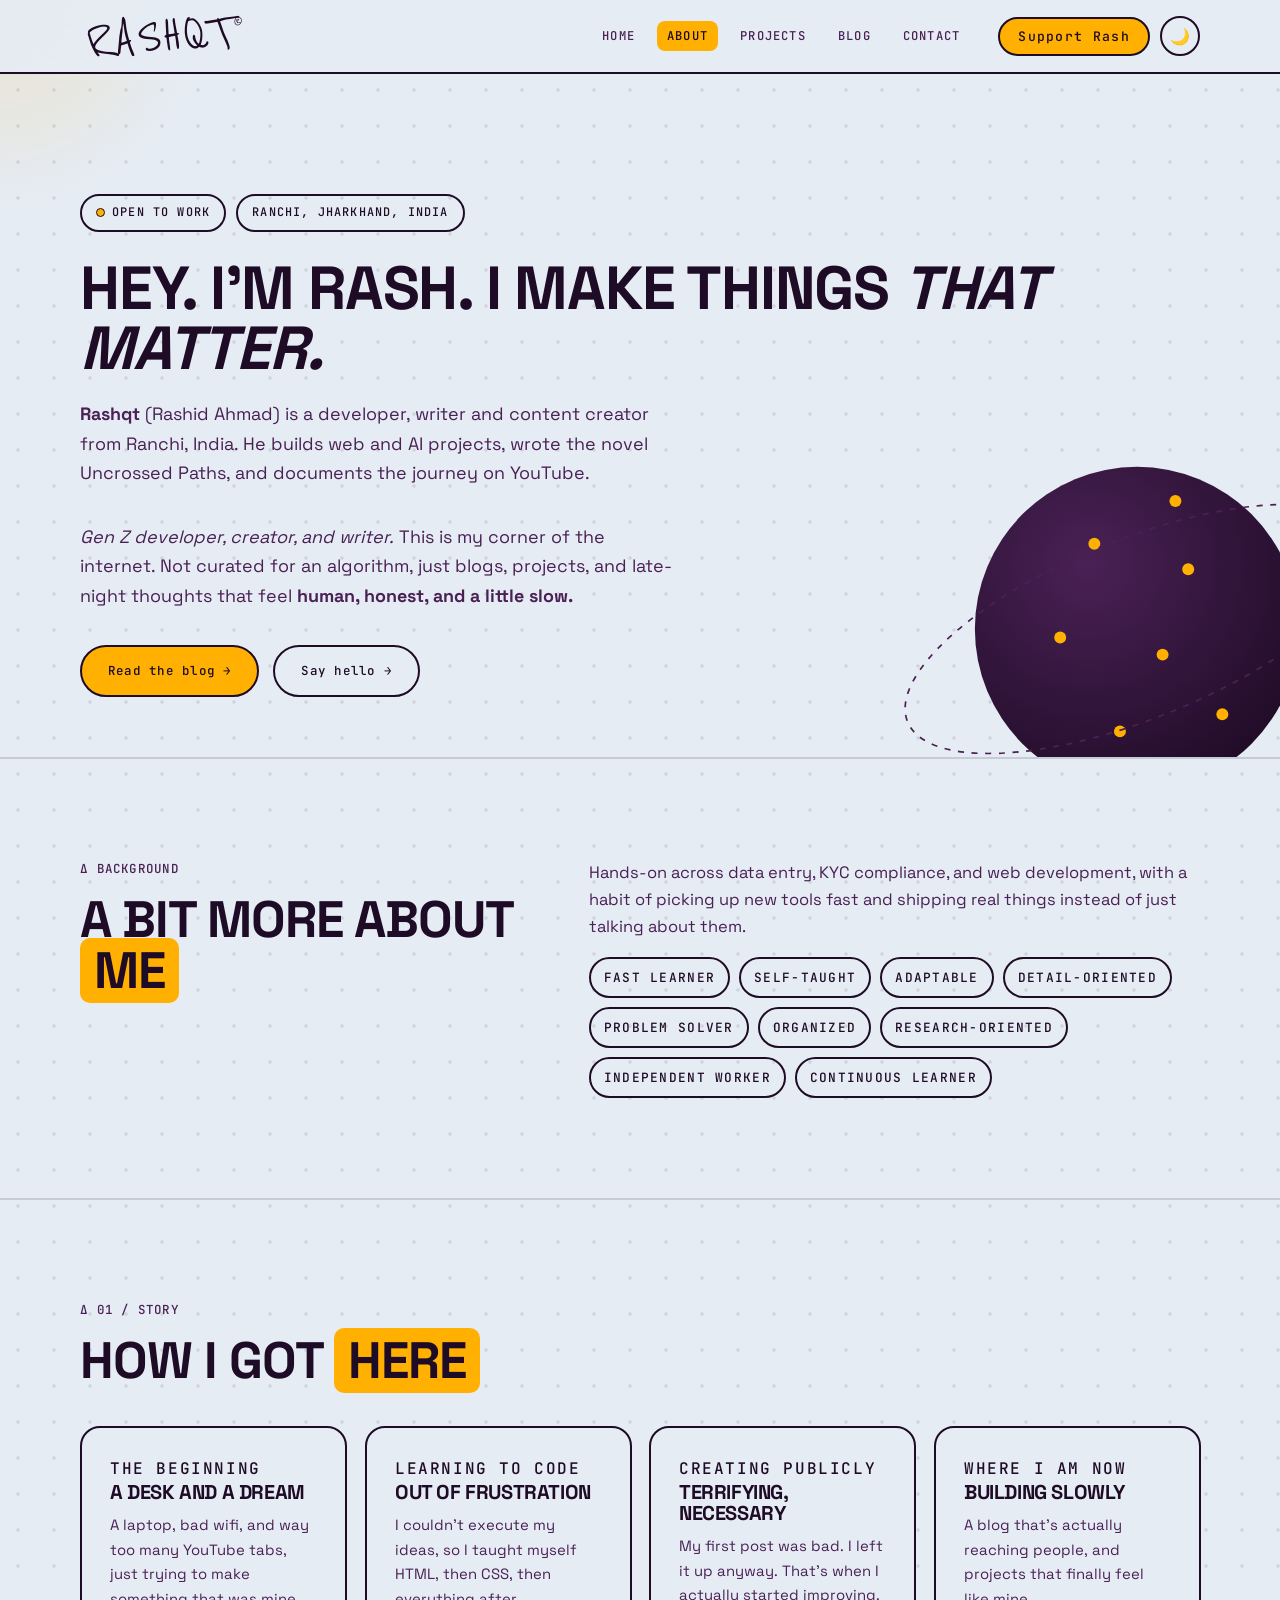
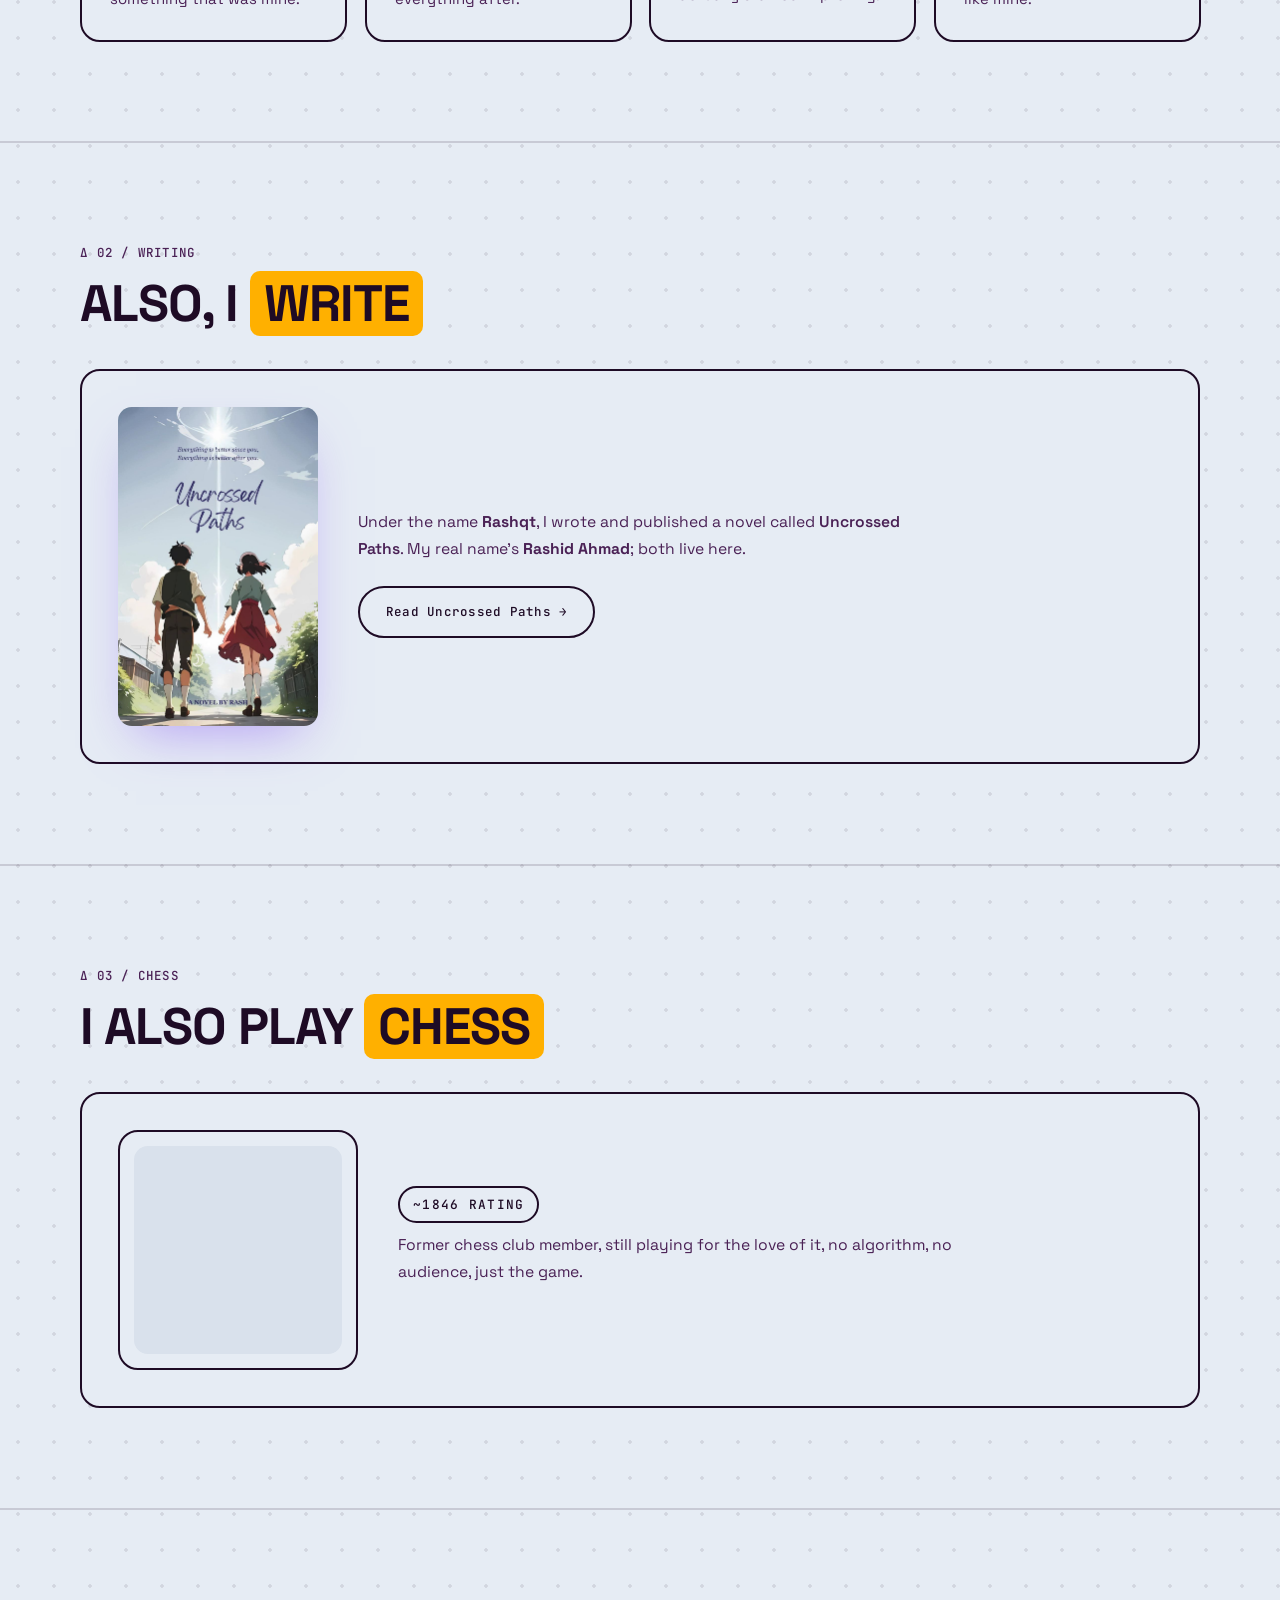
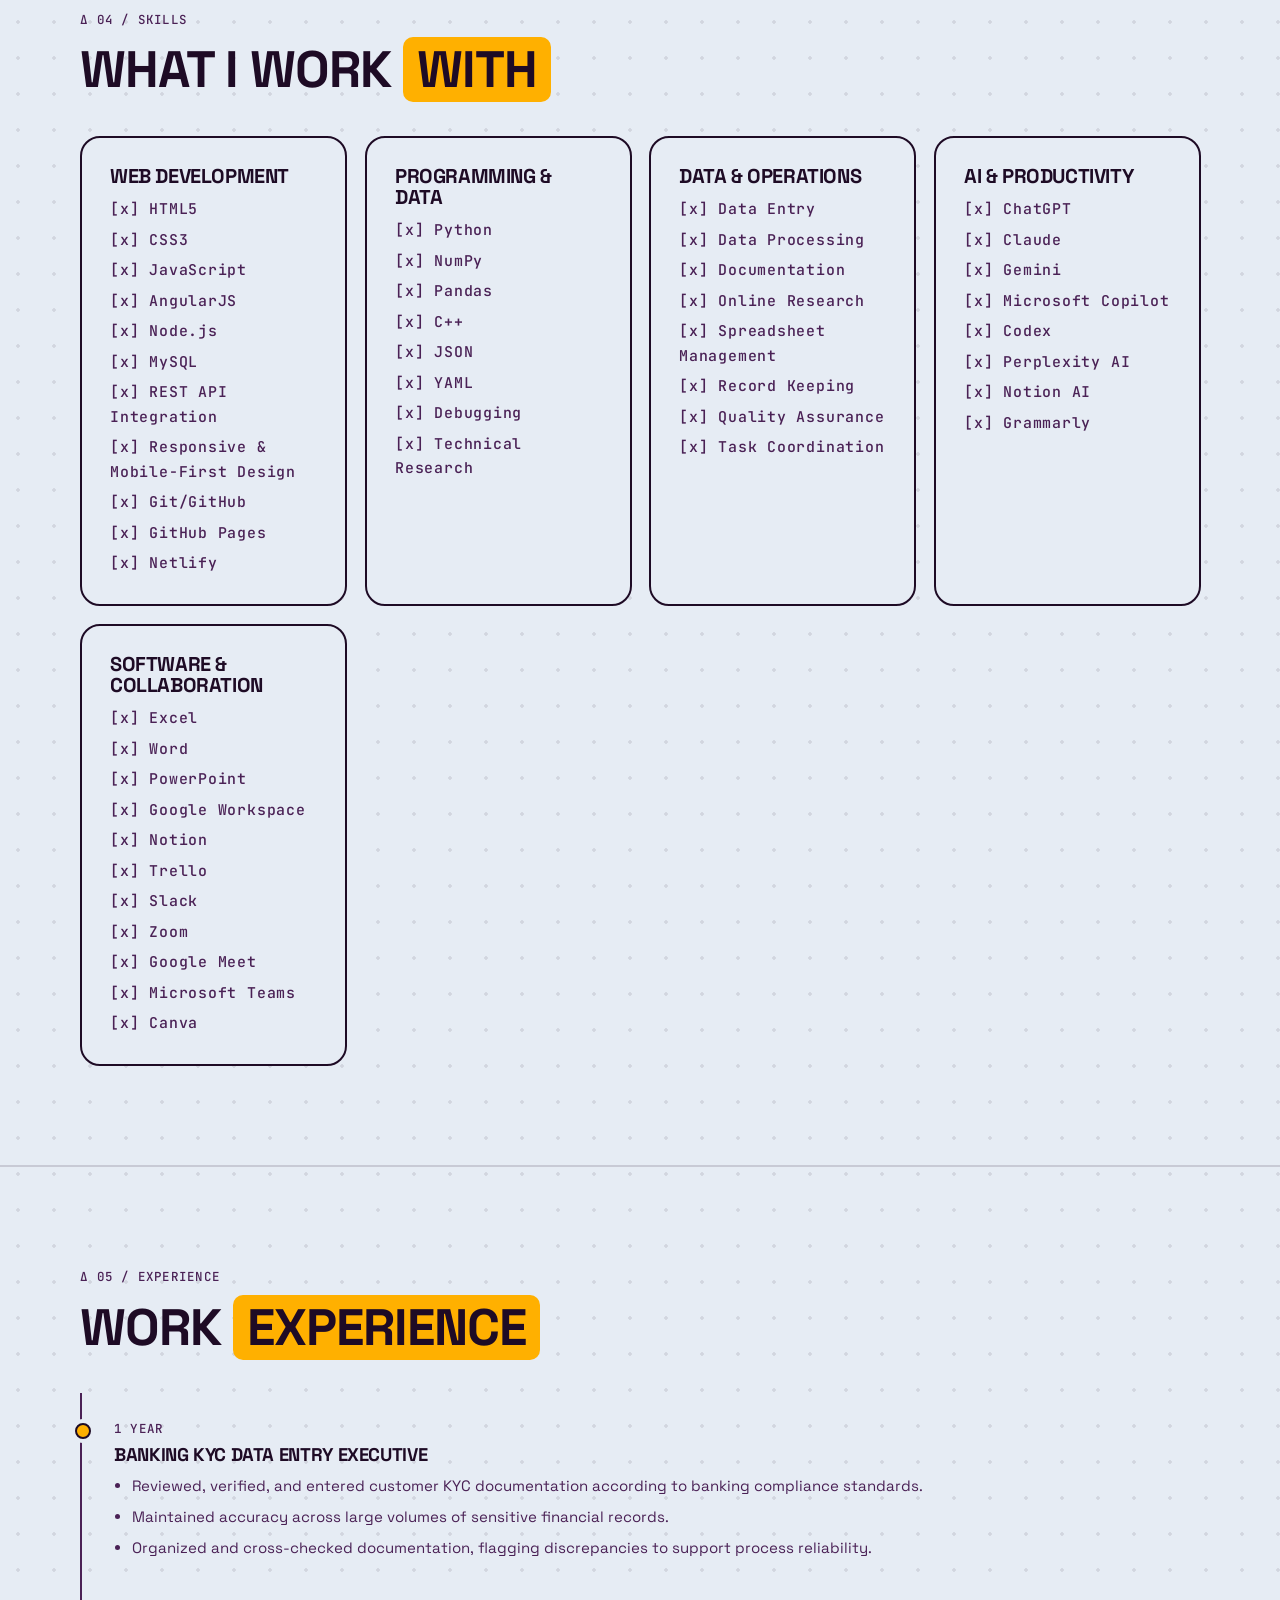
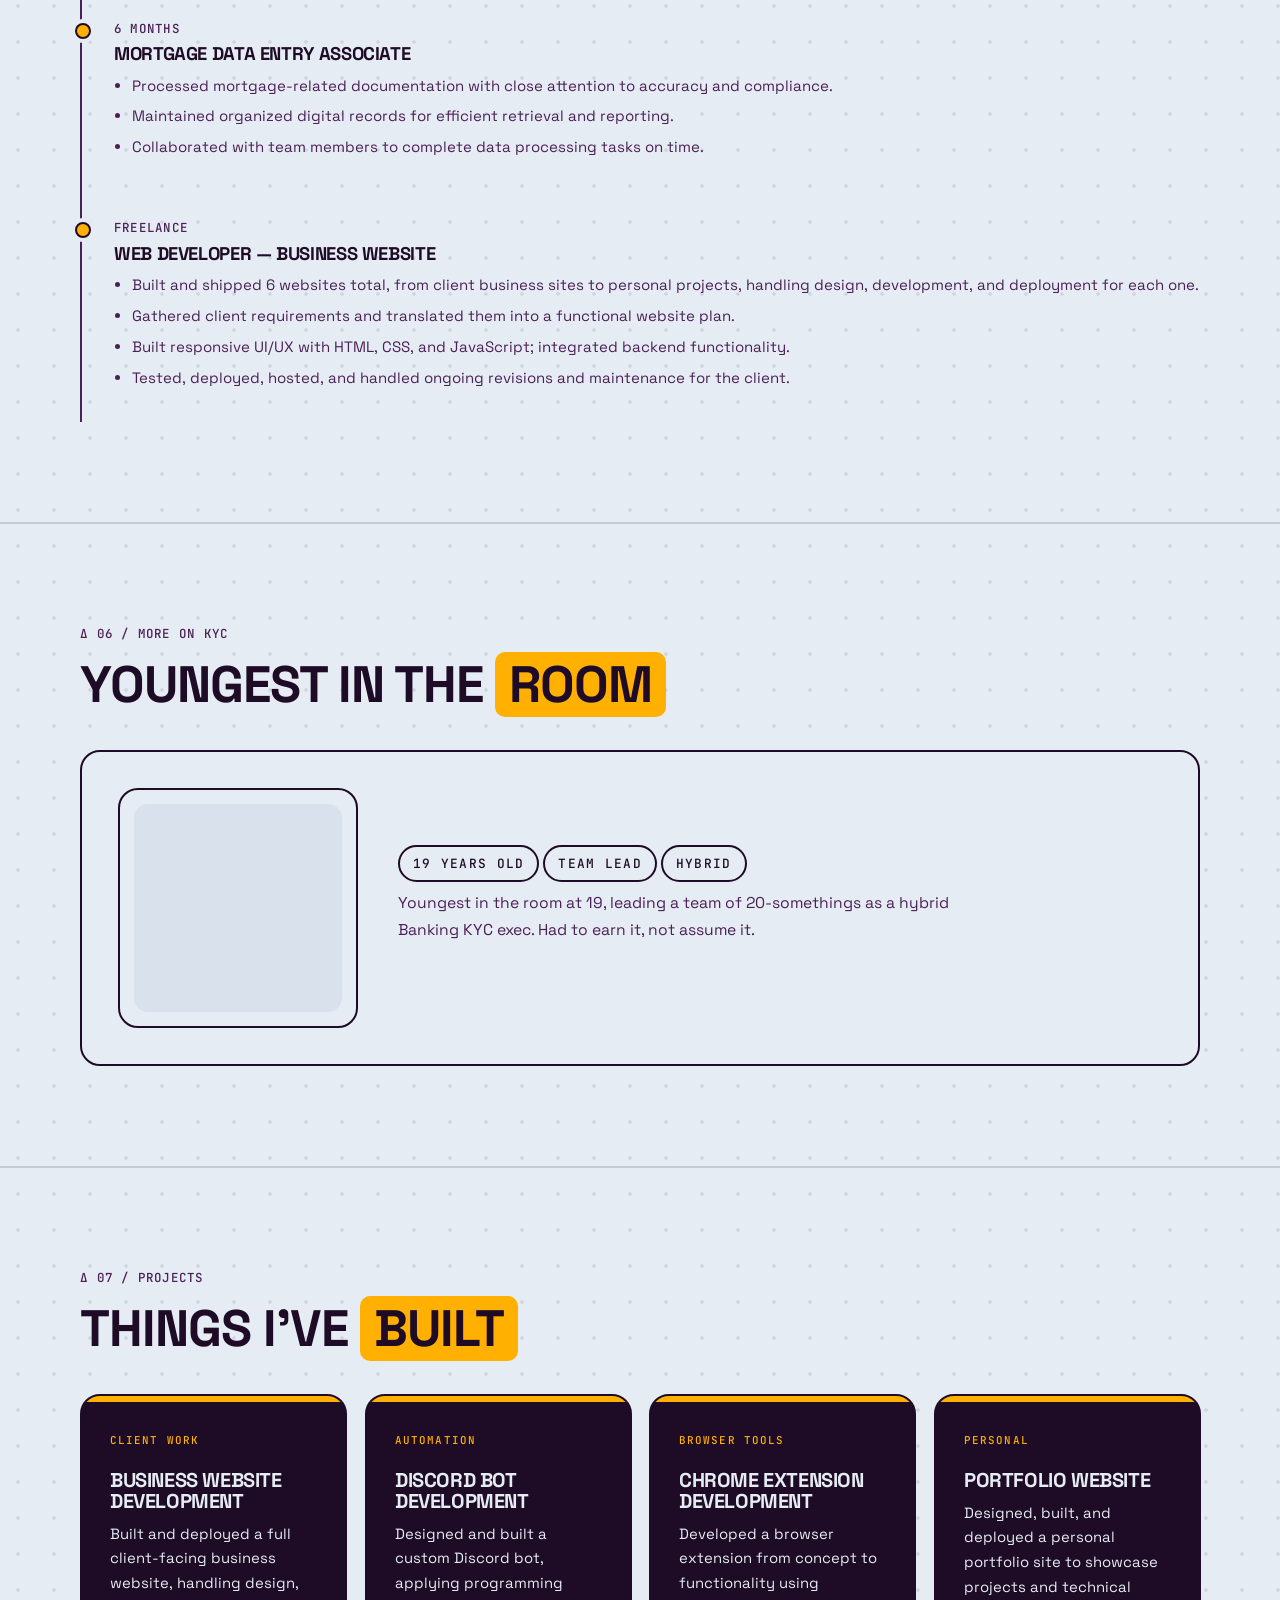
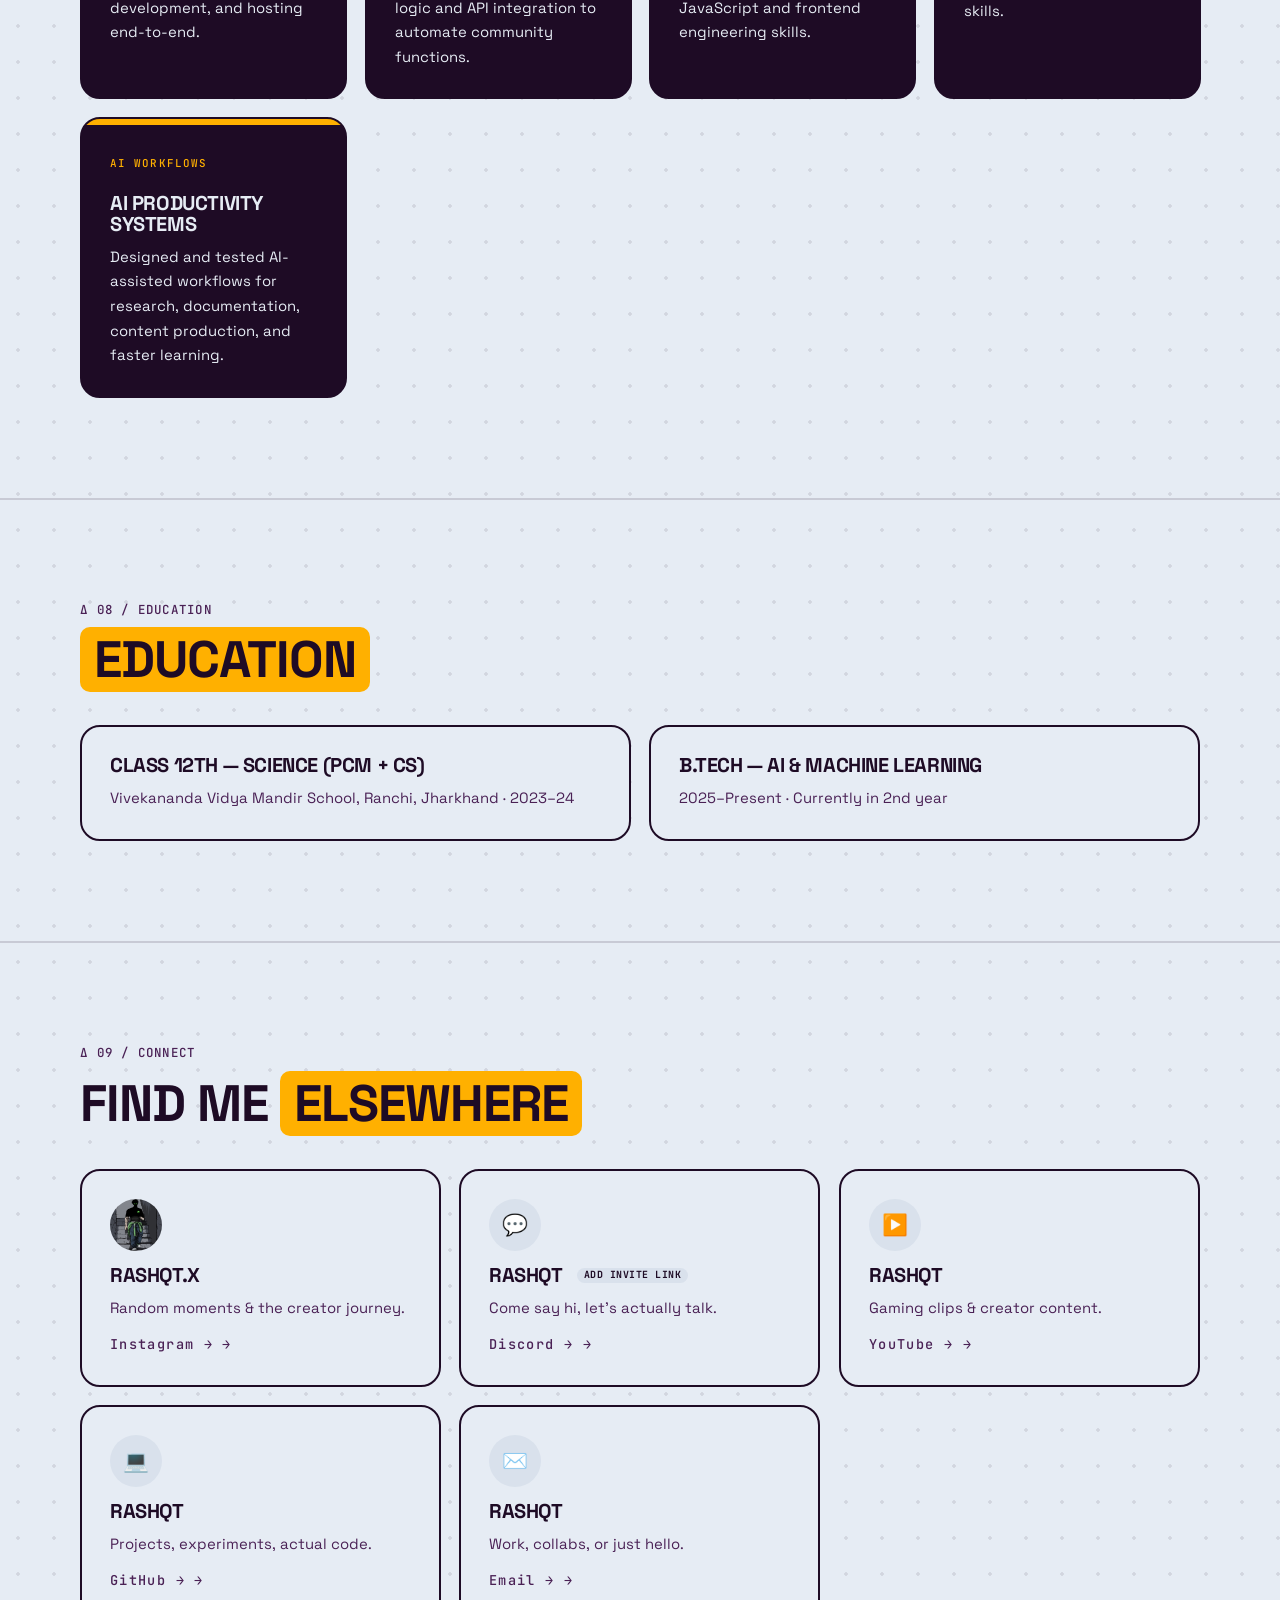
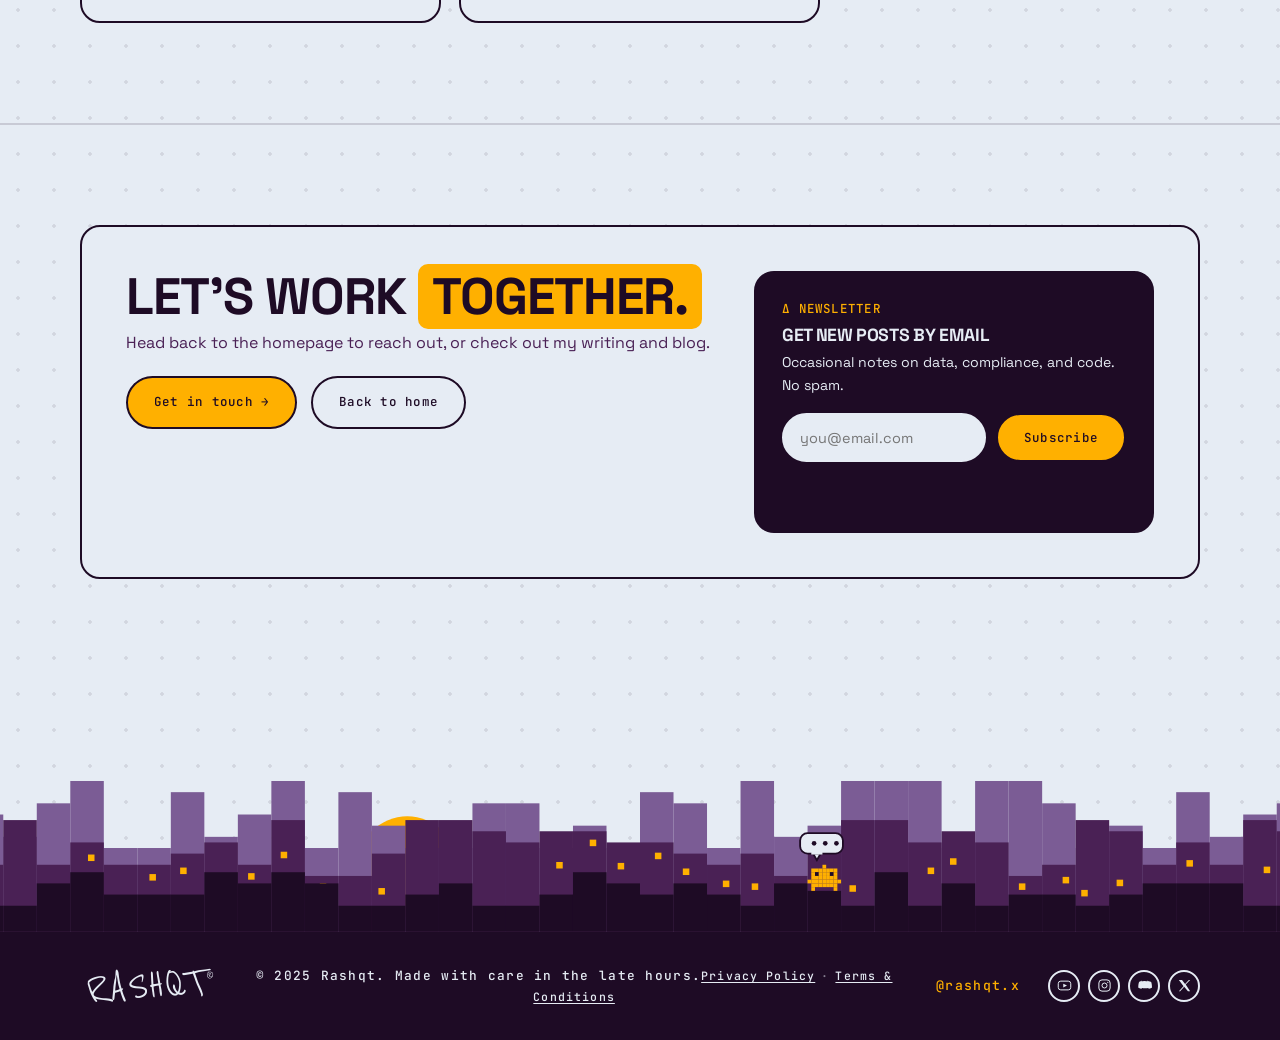
==== commit 2223ce5f: "Update about.html" ====
--- a/about.html
+++ b/about.html
@@ -3,22 +3,63 @@
 <head>
 <meta charset="UTF-8">
 <meta name="viewport" content="width=device-width, initial-scale=1.0">
-<meta name="description" content="About Rashqt — background, skills, work experience, projects, and education.">
+<meta name="description" content="About Rashqt (Rashid Ahmad), a developer, writer and content creator from Ranchi, India: background, skills, work experience, projects and the novel Uncrossed Paths.">
 <meta name="robots" content="index, follow">
-<link rel="canonical" href="https://rafolio.github.io/folio/about.html">
+<meta name="author" content="Rashqt">
+<script type="application/ld+json">
+{
+  "@context": "https://schema.org",
+  "@type": "ProfilePage",
+  "url": "https://rashqt.in/about.html",
+  "name": "About Rashqt",
+  "mainEntity": {
+    "@context": "https://schema.org",
+    "@type": "Person",
+    "@id": "https://rashqt.in/#rashqt",
+    "name": "Rashqt",
+    "alternateName": [
+      "RashQt",
+      "Rashid Ahmad"
+    ],
+    "url": "https://rashqt.in/",
+    "image": "https://rashqt.in/assets/favicon/favicon-512.png",
+    "description": "Rashqt (Rashid Ahmad) is a developer, writer and content creator from Ranchi, India. He builds web and AI projects, wrote the novel Uncrossed Paths, and documents his journey on YouTube.",
+    "jobTitle": "Web Developer and Content Creator",
+    "address": {
+      "@type": "PostalAddress",
+      "addressLocality": "Ranchi",
+      "addressRegion": "Jharkhand",
+      "addressCountry": "IN"
+    },
+    "knowsAbout": [
+      "Web development",
+      "Artificial intelligence",
+      "Data entry and KYC compliance",
+      "Creative writing"
+    ],
+    "sameAs": [
+      "https://github.com/Rashqt",
+      "https://www.youtube.com/@Rashqt",
+      "https://www.instagram.com/rashqt.x/",
+      "https://linkedin.com/in/rashid-ahmad-703231414"
+    ]
+  }
+}
+</script>
+<link rel="canonical" href="https://rashqt.in/about.html">
 <meta name="theme-color" content="#E6ECF4">
-<title>About Rashqt — Developer & Creator</title>
+<title>About Rashqt (Rashid Ahmad) — Developer, Writer & Creator</title>
 
 <meta property="og:site_name" content="Rashqt">
 <meta property="og:type" content="website">
 <meta property="og:title" content="About Rashqt — Developer & Creator">
-<meta property="og:description" content="About Rashqt — background, skills, work experience, projects, and education.">
-<meta property="og:url" content="https://rafolio.github.io/folio/about.html">
-<meta property="og:image" content="https://rafolio.github.io/folio/assets/favicon/favicon-512.png">
+<meta property="og:description" content="About Rashqt (Rashid Ahmad), a developer, writer and content creator from Ranchi, India: background, skills, work experience, projects and the novel Uncrossed Paths.">
+<meta property="og:url" content="https://rashqt.in/about.html">
+<meta property="og:image" content="https://rashqt.in/assets/favicon/favicon-512.png">
 <meta name="twitter:card" content="summary_large_image">
 <meta name="twitter:title" content="About Rashqt — Developer & Creator">
-<meta name="twitter:description" content="About Rashqt — background, skills, work experience, projects, and education.">
-<meta name="twitter:image" content="https://rafolio.github.io/folio/assets/favicon/favicon-512.png">
+<meta name="twitter:description" content="About Rashqt (Rashid Ahmad), a developer, writer and content creator from Ranchi, India: background, skills, work experience, projects and the novel Uncrossed Paths.">
+<meta name="twitter:image" content="https://rashqt.in/assets/favicon/favicon-512.png">
 
 <link rel="icon" type="image/x-icon" href="assets/favicon/favicon.ico">
 <link rel="icon" type="image/png" sizes="32x32" href="assets/favicon/favicon-32.png">
@@ -120,7 +161,8 @@
       <span class="pill">Ranchi, Jharkhand, India</span>
     </div>
     <h1 class="page-title">Hey. I'm Rash. I make things <em>that matter.</em></h1>
-    <p class="lede" style="margin-top:18px;"><em>Gen Z developer, creator, and writer.</em> This is my corner of the internet. Not curated for an algorithm, just blogs, projects, and late-night thoughts that feel <strong>human, honest, and a little slow.</strong></p>
+    <p class="lede" style="margin-top:18px;"><strong>Rashqt</strong> (Rashid Ahmad) is a developer, writer and content creator from Ranchi, India. He builds web and AI projects, wrote the novel <a href="uncrossed-paths.html">Uncrossed Paths</a>, and documents the journey on <a href="https://www.youtube.com/@Rashqt" target="_blank" rel="noopener">YouTube</a>.</p>
+    <p class="lede" style="margin-top:12px;"><em>Gen Z developer, creator, and writer.</em> This is my corner of the internet. Not curated for an algorithm, just blogs, projects, and late-night thoughts that feel <strong>human, honest, and a little slow.</strong></p>
     <div class="buttons" style="margin-top:8px;">
       <a class="btn primary" href="blog.html">Read the blog <span class="arrow">→</span></a>
       <a class="btn ghost" href="index.html#contact">Say hello <span class="arrow">→</span></a>
@@ -265,7 +307,7 @@
     </a>
     <div class="card social-card social-card--disabled reveal" aria-disabled="true" title="Discord invite link coming soon">
       <div class="social-avatar social-avatar--icon">💬</div>
-      <h3>Rashqtx <span class="coming-soon-badge">Add invite link</span></h3>
+      <h3>Rashqt <span class="coming-soon-badge">Add invite link</span></h3>
       <p>Come say hi, let's actually talk.</p>
       <span class="arrow-link">Discord →</span>
     </div>
@@ -275,7 +317,7 @@
       <p>Gaming clips & creator content.</p>
       <span class="arrow-link">YouTube →</span>
     </a>
-    <a class="card social-card reveal" href="https://github.com/Rashqtx" target="_blank" rel="noopener">
+    <a class="card social-card reveal" href="https://github.com/Rashqt" target="_blank" rel="noopener">
       <div class="social-avatar social-avatar--icon">💻</div>
       <h3>Rashqt</h3>
       <p>Projects, experiments, actual code.</p>
--- a/light.css
+++ b/light.css
@@ -1,5 +1,8 @@
 /* light.css - NEW light theme. Every rule is scoped to html[data-theme="light"].
-   Only unscoped rule: .lm-deco{display:none} (new decorative elements, hidden in dark). */
+   Only unscoped rule: .lm-deco{display:none}
+.card.project.eon{position:relative}
+.card.project.eon .project-img{position:absolute;top:20px;right:20px;width:56px;height:56px;object-fit:cover;border-radius:12px;margin:0}
+.card.project.eon h3{padding-right:72px} (new decorative elements, hidden in dark). */
 .lm-deco{display:none}
 html[data-theme="light"]{--ice:#E6ECF4;--aubergine:#1E0B25;--aubergine-2:#4A2155;--marigold:#FFB000;
   --bg:#E6ECF4;--bg-soft:#D9E1EC;--card:#E6ECF4;--text:#1E0B25;--muted:#4A2155;--line:rgba(30,11,37,.2);
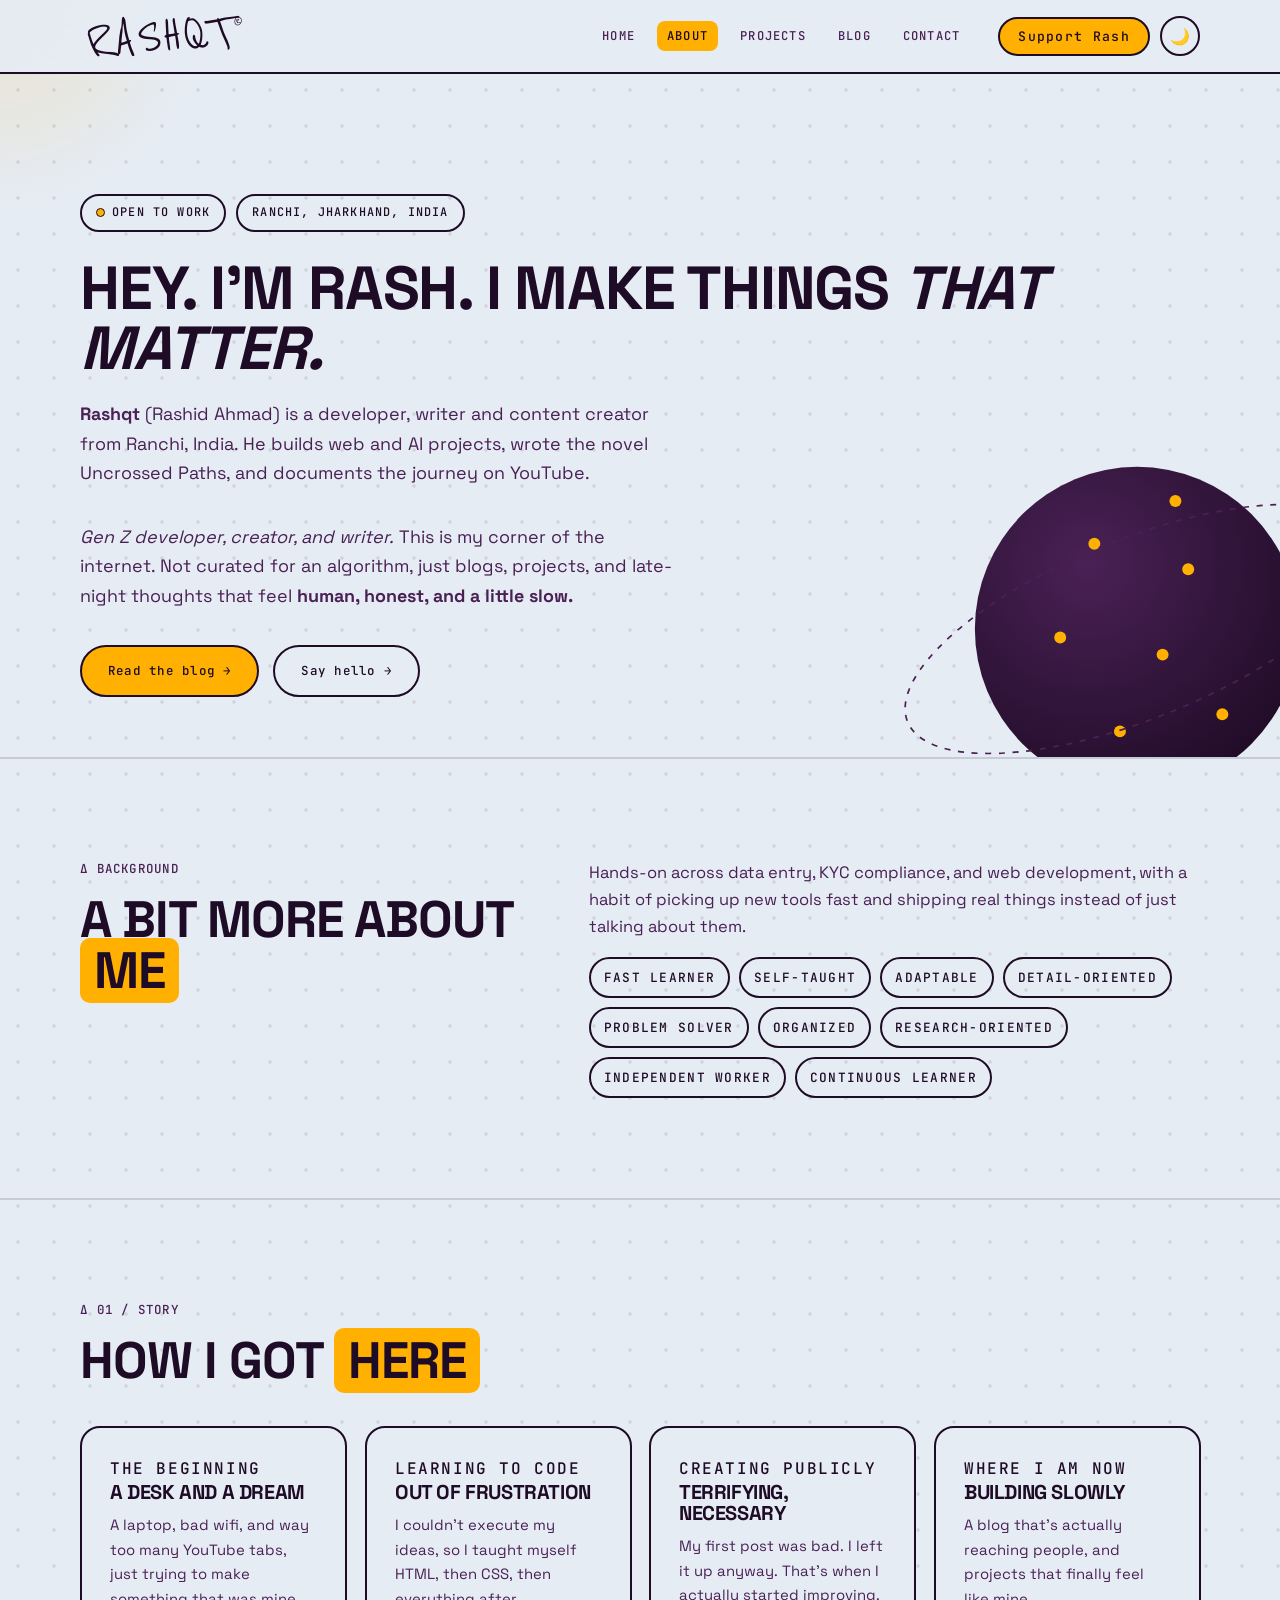
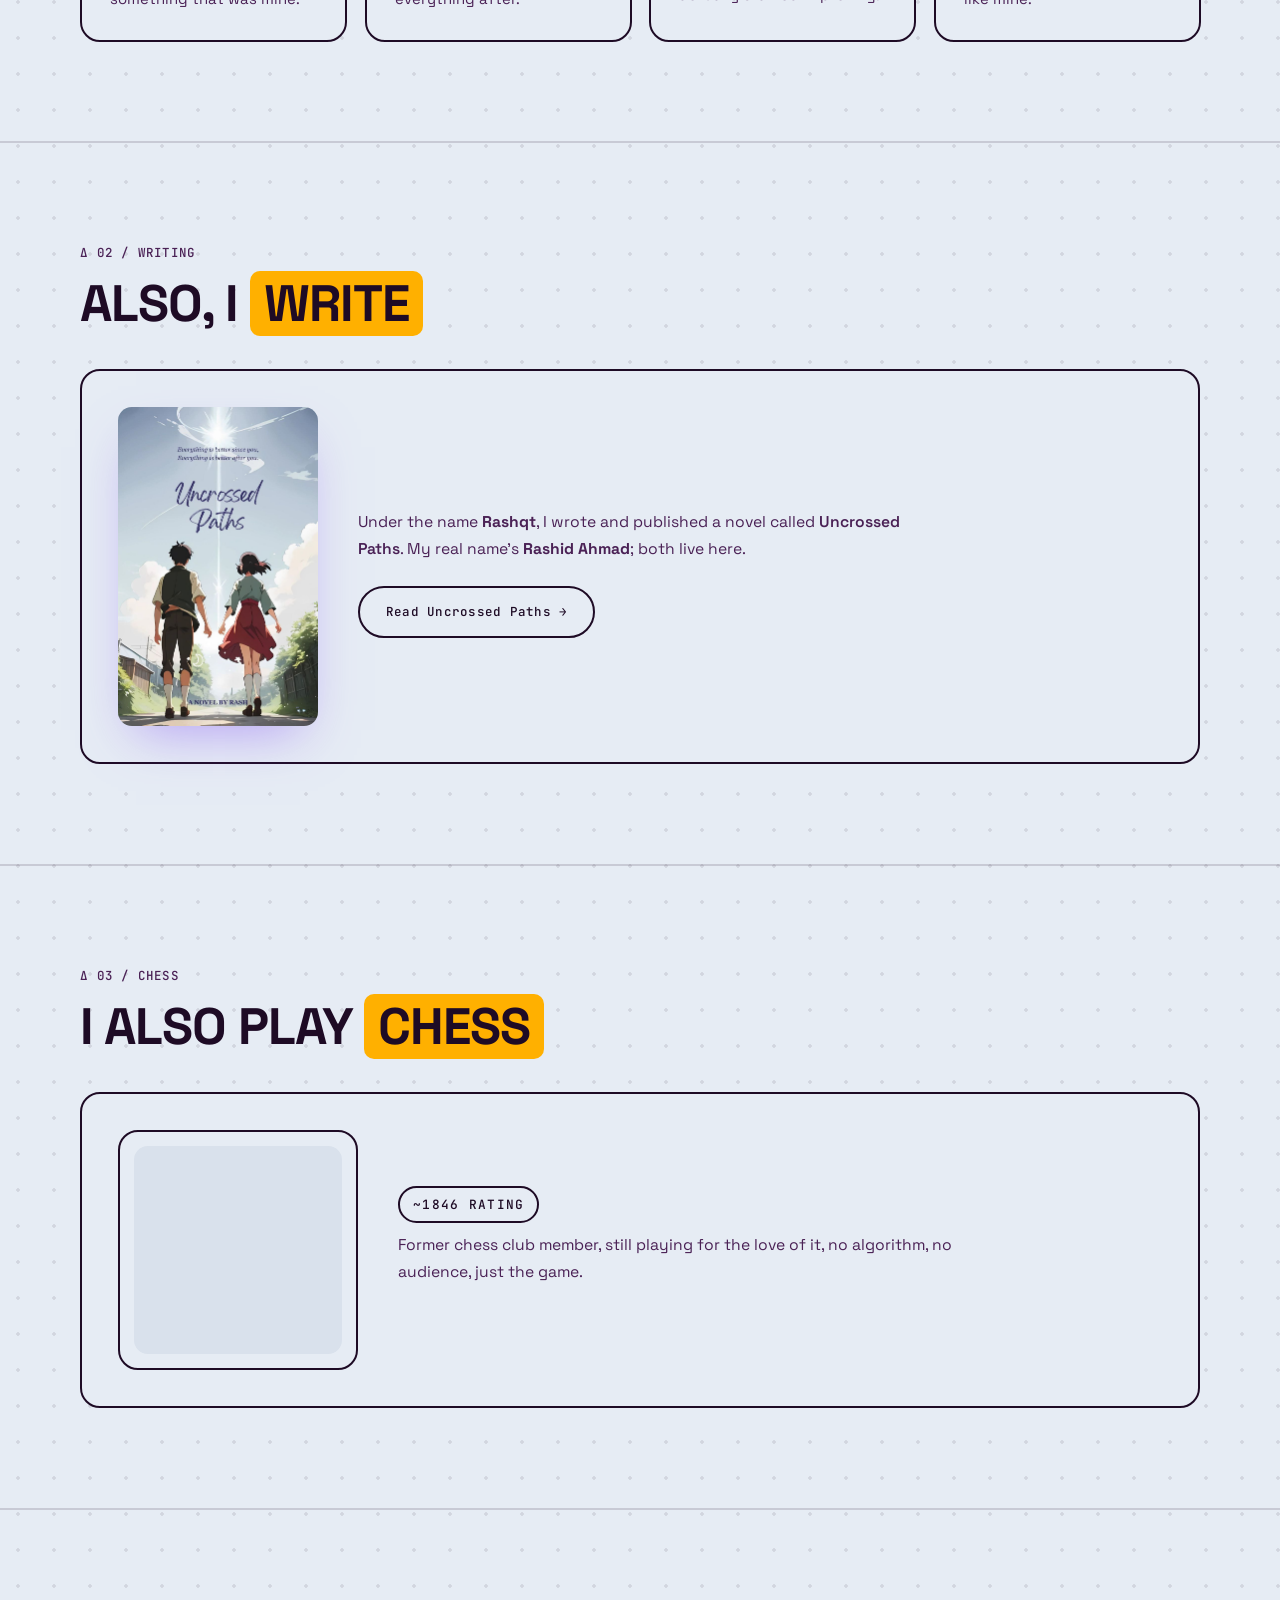
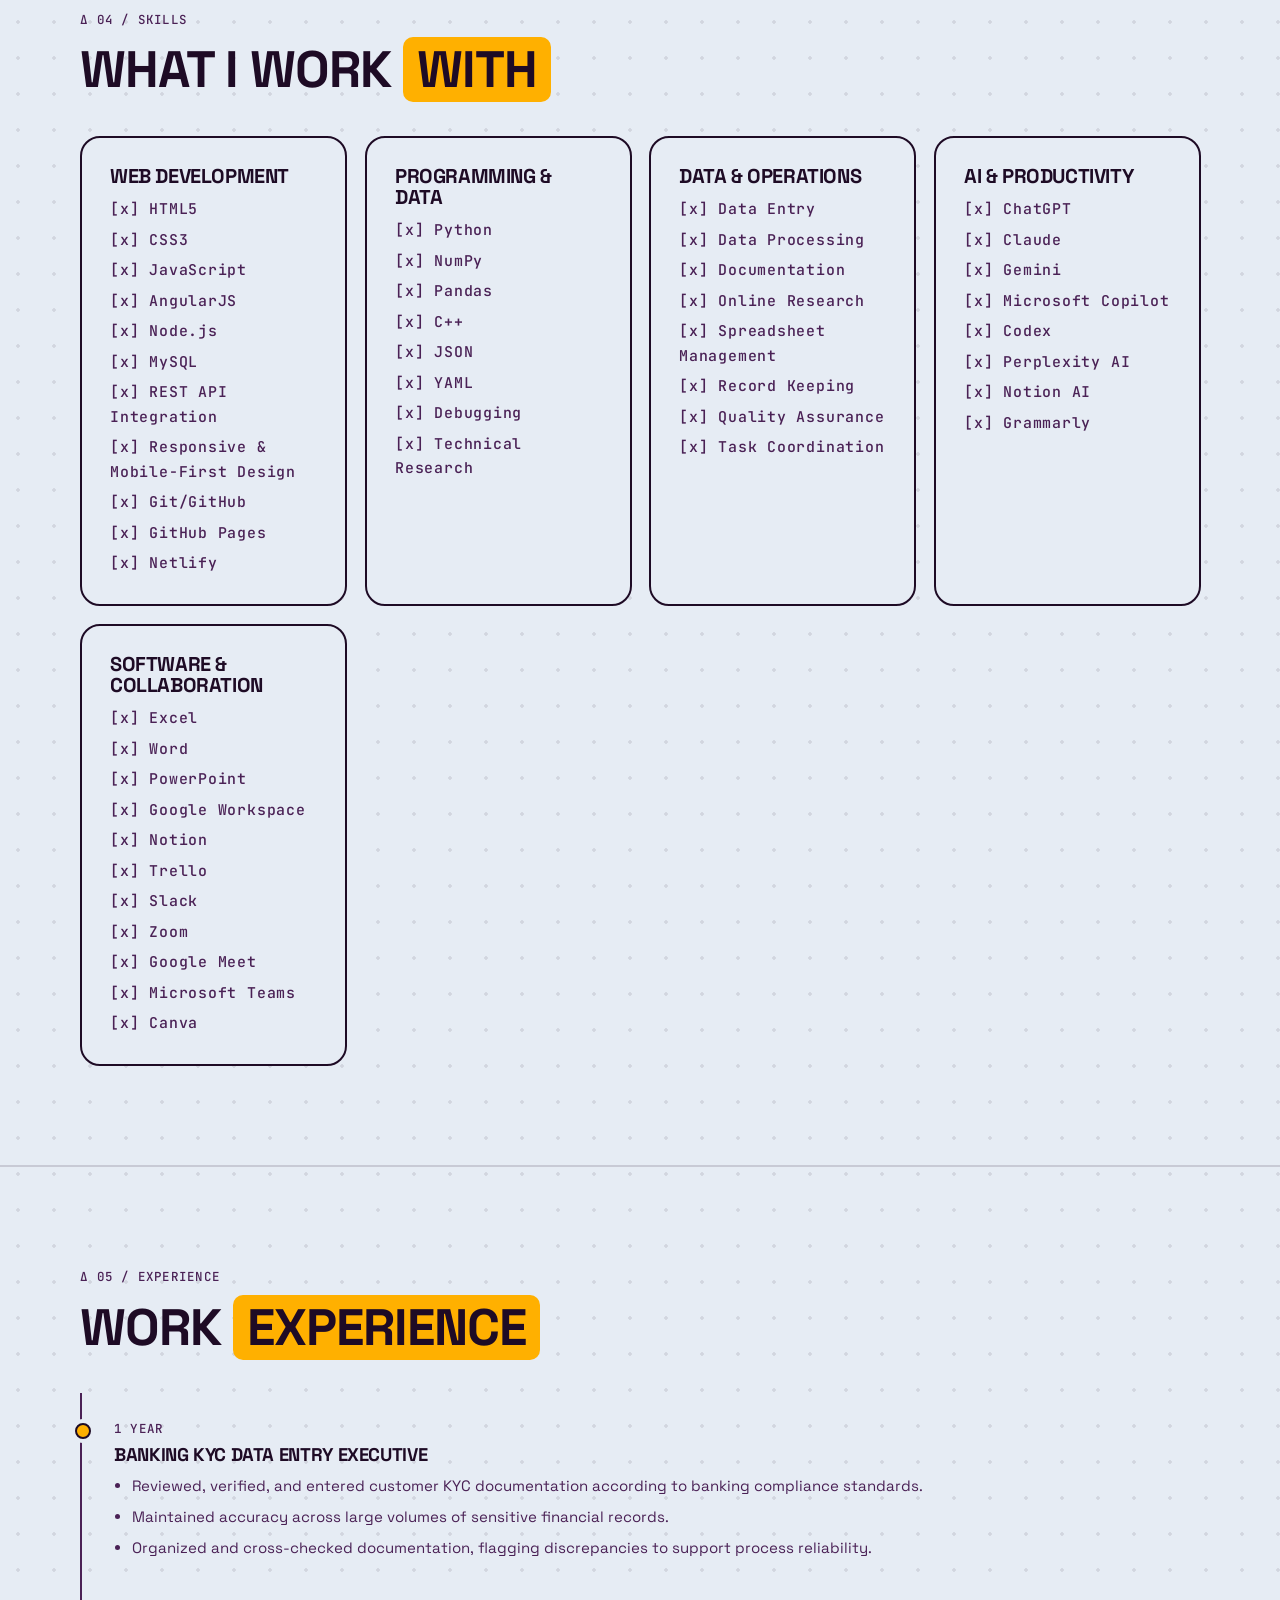
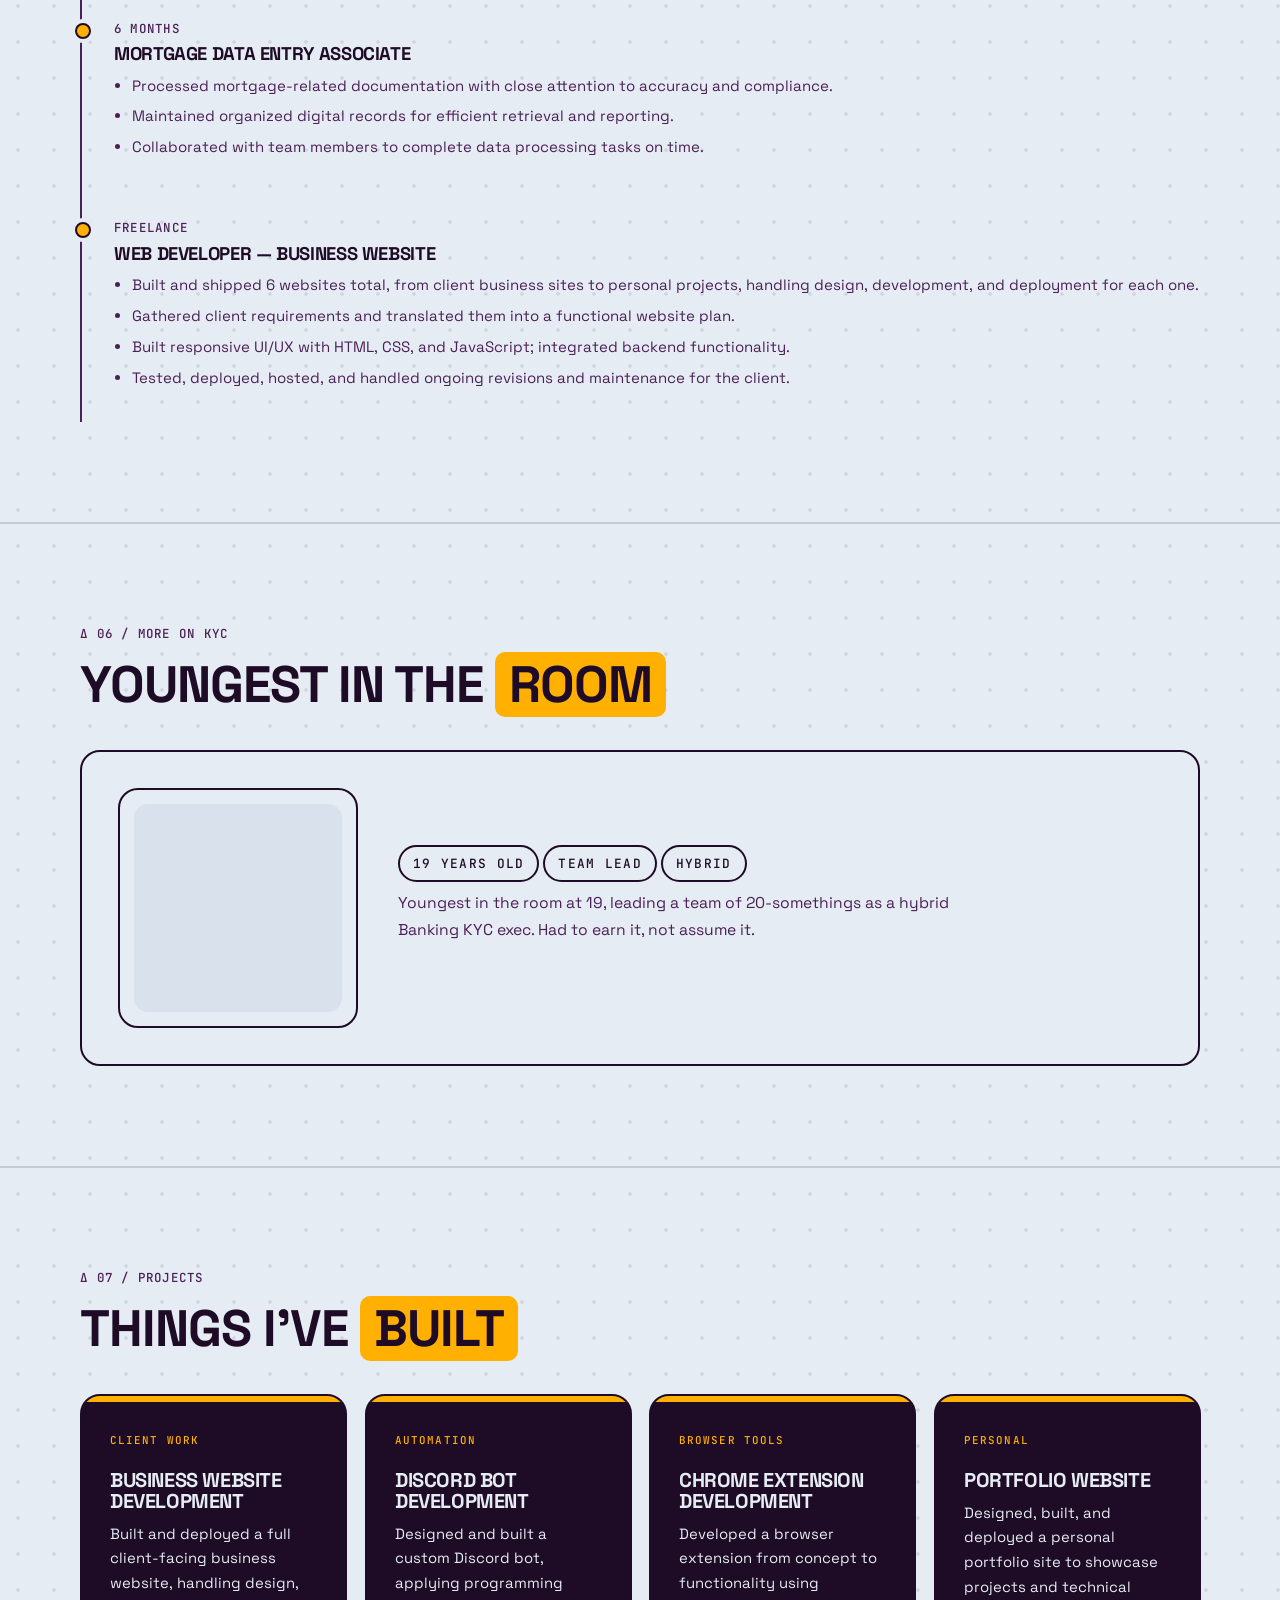
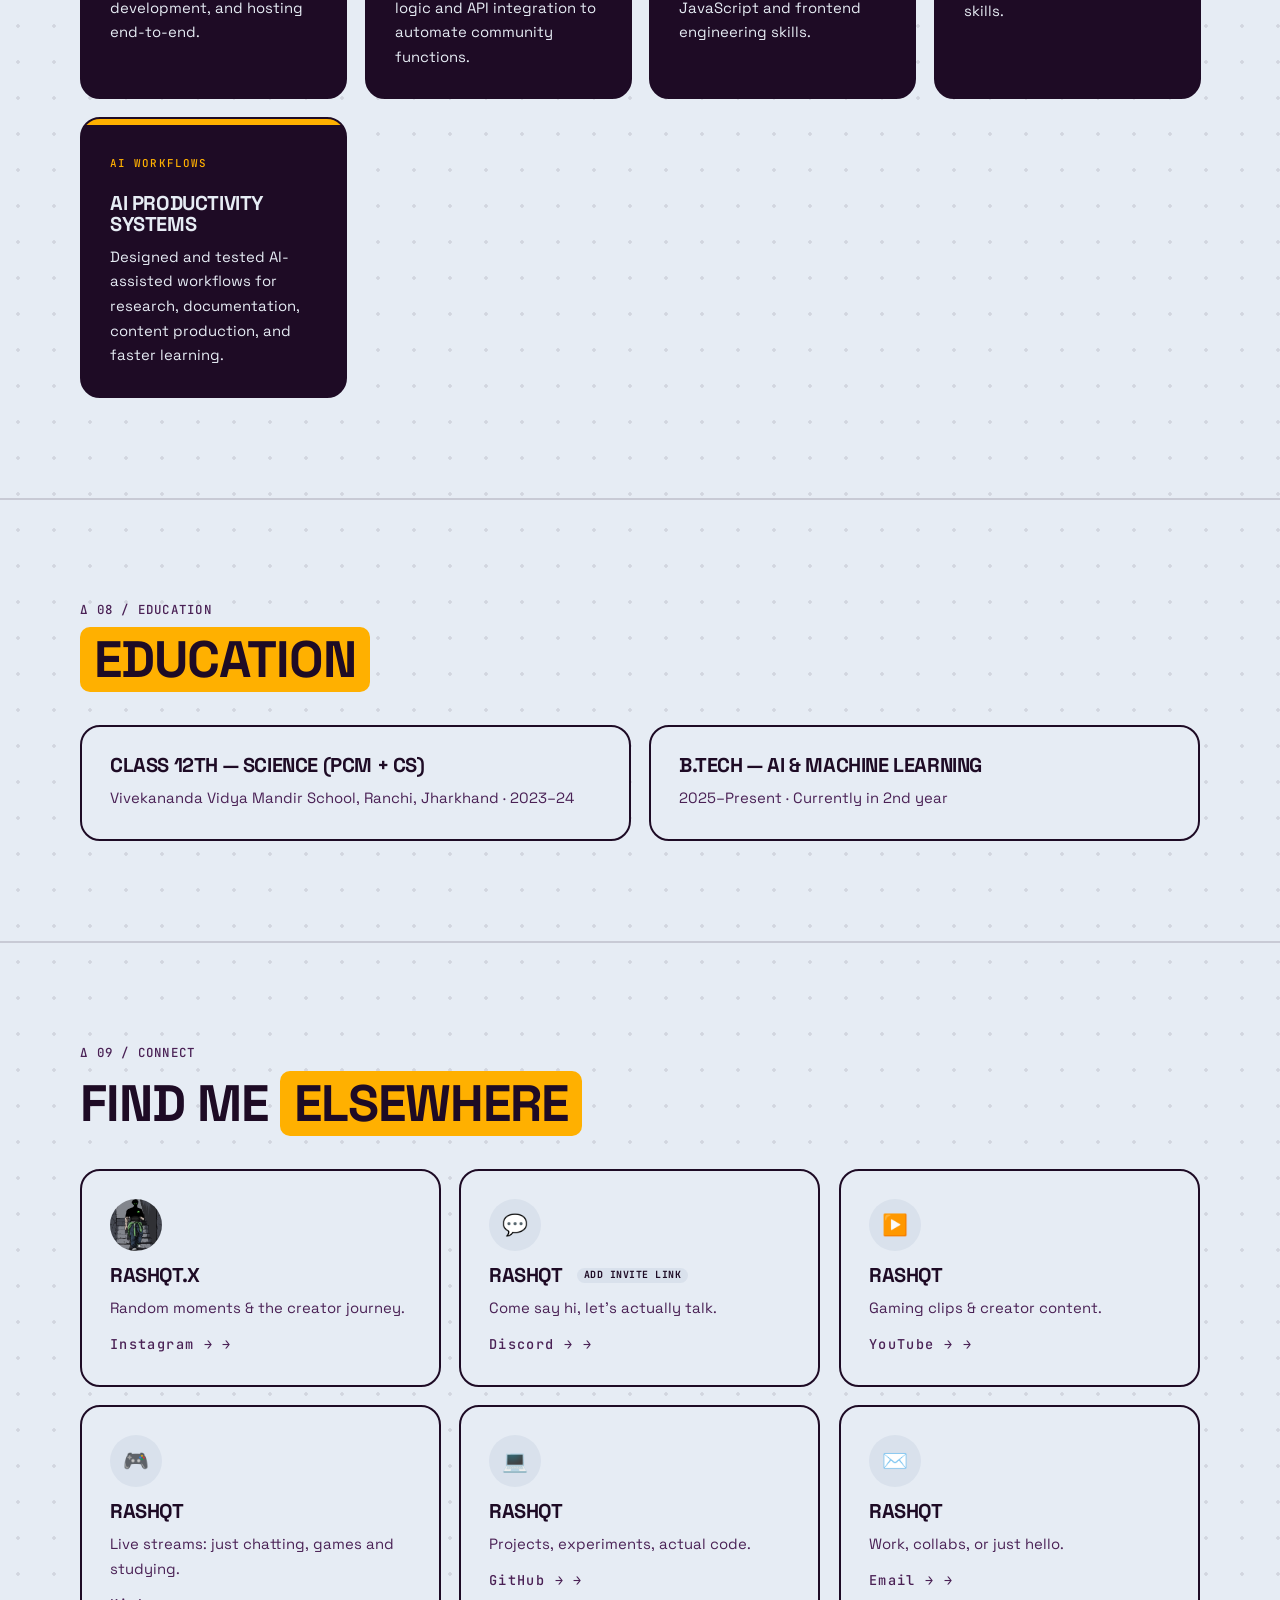
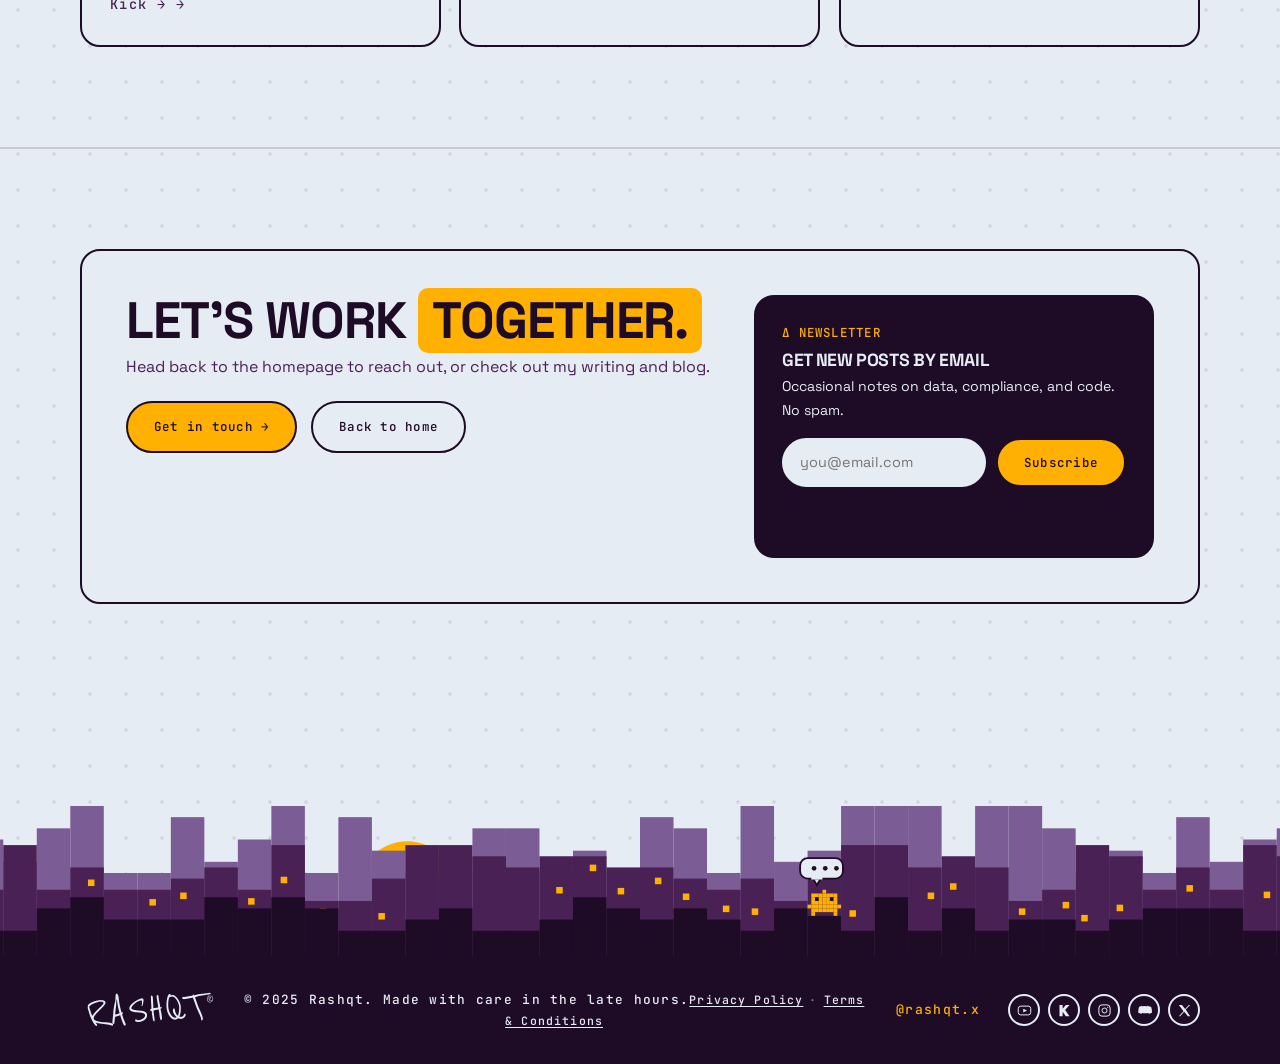
==== commit 72dd2813: "Update about.html" ====
--- a/about.html
+++ b/about.html
@@ -41,6 +41,7 @@
       "https://github.com/Rashqt",
       "https://www.youtube.com/@Rashqt",
       "https://www.instagram.com/rashqt.x/",
+        "https://kick.com/rashqt",
       "https://linkedin.com/in/rashid-ahmad-703231414"
     ]
   }
@@ -317,6 +318,12 @@
       <p>Gaming clips & creator content.</p>
       <span class="arrow-link">YouTube →</span>
     </a>
+    <a class="card social-card reveal" href="https://kick.com/rashqt" target="_blank" rel="noopener">
+      <div class="social-avatar social-avatar--icon">🎮</div>
+      <h3>Rashqt</h3>
+      <p>Live streams: just chatting, games and studying.</p>
+      <span class="arrow-link">Kick →</span>
+    </a>
     <a class="card social-card reveal" href="https://github.com/Rashqt" target="_blank" rel="noopener">
       <div class="social-avatar social-avatar--icon">💻</div>
       <h3>Rashqt</h3>
@@ -363,6 +370,7 @@
   <a class="lm-deco lm-handle" href="https://www.instagram.com/rashqt.x/" target="_blank" rel="noopener">@rashqt.x</a>
   <div class="footer-social">
     <a href="https://www.youtube.com/@Rashqt" target="_blank" rel="noopener" aria-label="YouTube"><svg viewBox="0 0 24 24" fill="none" stroke="currentColor" stroke-width="1.6"><rect x="2" y="5" width="20" height="14" rx="4"/><path d="M10 9l6 3-6 3z" fill="currentColor" stroke="none"/></svg></a>
+    <a href="https://kick.com/rashqt" target="_blank" rel="noopener" aria-label="Kick"><svg viewBox="0 0 24 24" fill="currentColor"><path d="M4 3h5v6l5-6h6l-7 8 7 10h-6l-5-7v7H4z"/></svg></a>
     <a href="https://www.instagram.com/rashqt.x/" target="_blank" rel="noopener" aria-label="Instagram"><svg viewBox="0 0 24 24" fill="none" stroke="currentColor" stroke-width="1.6"><rect x="3" y="3" width="18" height="18" rx="5"/><circle cx="12" cy="12" r="4"/><circle cx="17.2" cy="6.8" r="1" fill="currentColor" stroke="none"/></svg></a>
     <a href="https://discord.com/users/1288874094934097920" target="_blank" rel="noopener" aria-label="Discord"><svg viewBox="0 0 24 24" fill="currentColor"><path d="M8 4.5c-2.8.6-4.6 1.8-4.6 1.8S2 9 2 15c0 0 1.7 1.9 5.3 2.1l.9-1.4c-1.5-.4-2.3-1-2.3-1s.2.1.5.3c2 1 4.4 1.5 6.6 1.5s4.6-.5 6.6-1.5c.3-.2.5-.3.5-.3s-.8.6-2.3 1l.9 1.4c3.6-.2 5.3-2.1 5.3-2.1 0-6-1.4-8.7-1.4-8.7S18.8 5.1 16 4.5l-.3.7c1.7.5 2.7 1.1 2.7 1.1a15 15 0 0 0-13 0s1-.6 2.7-1.1L8 4.5z"/><circle cx="9" cy="12" r="1.3"/><circle cx="15" cy="12" r="1.3"/></svg></a>
     <a href="#" target="_blank" rel="noopener" aria-label="X"><svg viewBox="0 0 24 24" fill="currentColor"><path d="M13.9 10.5 21 3h-2l-6.1 6.5L8 3H3l7.4 10.2L3 21h2l6.5-6.9L17.5 21H21z"/></svg></a>
